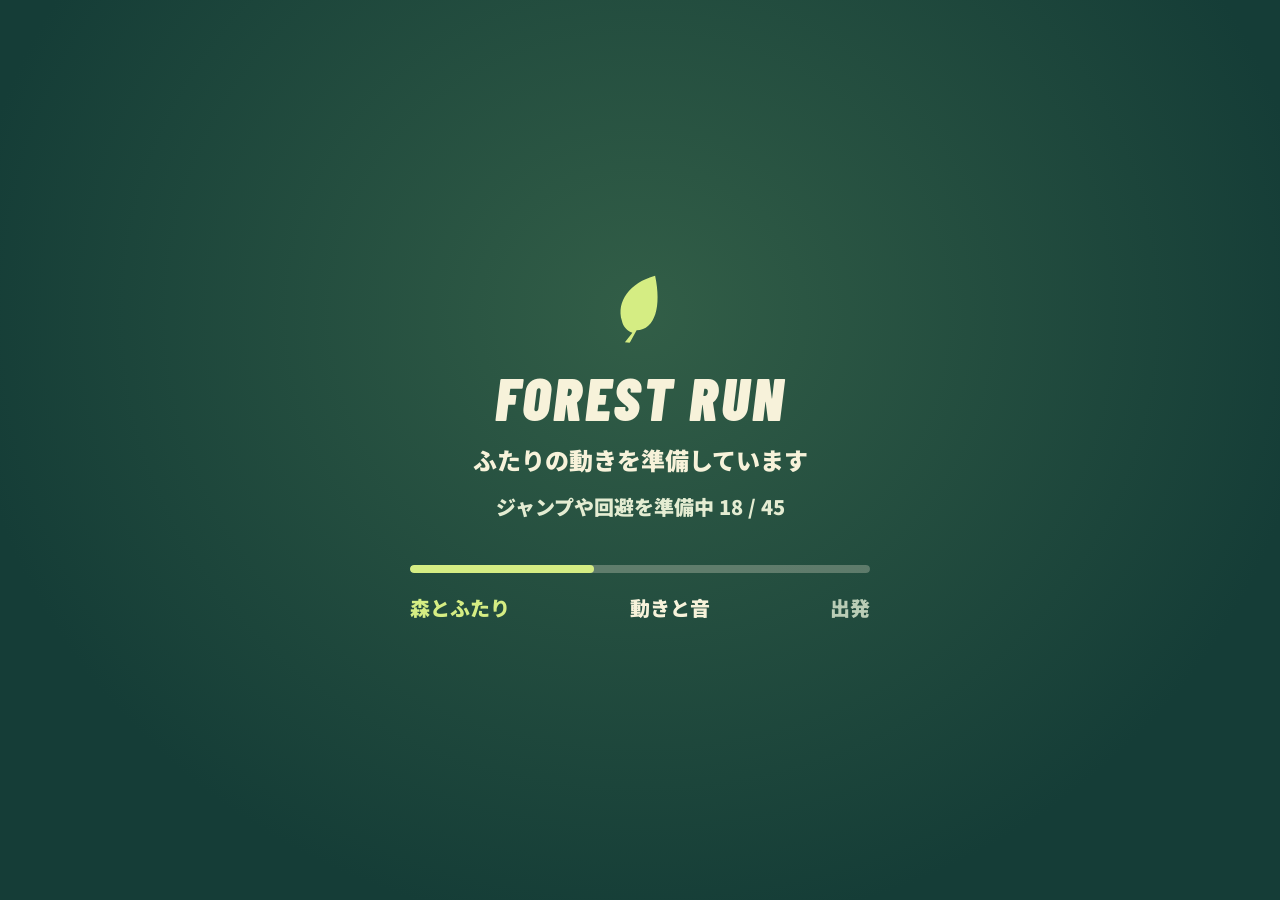
==== games/forest-runner/index.html @ 1a12293a "Use one share icon with a compact social menu" ====
<!doctype html>
<html lang="ja">
  <head>
    <meta charset="UTF-8" />
    <meta name="viewport" content="width=device-width, initial-scale=1, viewport-fit=cover" />
    <meta name="theme-color" content="#dbe9e3" />
    <meta name="description" content="犬とどんぐりと、森をひとっ走り。画面のどこでも、タイミングを合わせてタップ。" />
    <title>犬とどんぐり｜森を、ひとっ走り。</title>
    <link rel="canonical" href="https://green27donguri.github.io/games/forest-runner/" />
    <meta property="og:type" content="website" />
    <meta property="og:site_name" content="緑どんぐり" />
    <meta property="og:locale" content="ja_JP" />
    <meta property="og:url" content="https://green27donguri.github.io/games/forest-runner/" />
    <meta property="og:title" content="犬とどんぐり｜森を、ひとっ走り。" />
    <meta property="og:description" content="犬とどんぐりと、森をひとっ走り。画面のどこでも、タイミングを合わせてタップ。" />
    <meta property="og:image" content="https://green27donguri.github.io/games/forest-runner/thumbnail.png" />
    <meta property="og:image:type" content="image/png" />
    <meta property="og:image:width" content="1664" />
    <meta property="og:image:height" content="936" />
    <meta property="og:image:alt" content="森を走る犬とどんぐり" />
    <meta name="twitter:card" content="summary_large_image" />
    <meta name="twitter:title" content="犬とどんぐり｜森を、ひとっ走り。" />
    <meta name="twitter:description" content="犬とどんぐりと、森をひとっ走り。画面のどこでも、タイミングを合わせてタップ。" />
    <meta name="twitter:image" content="https://green27donguri.github.io/games/forest-runner/thumbnail.png" />
    <meta name="twitter:image:alt" content="森を走る犬とどんぐり" />
    <script type="module" crossorigin src="./assets/index-CJvctyU8.js"></script>
    <style id="game-ui">@font-face{font-family:Forest Display;src:url(./fonts/barlow-condensed-900-italic.woff2)format("woff2");font-weight:900;font-style:italic;font-display:swap}@font-face{font-family:Forest Sans JP;src:url(./fonts/noto-sans-jp-900-ui.woff2)format("woff2");font-weight:900;font-style:normal;font-display:swap}:root{--ink:#153d37;--cream:#f7f2da;--pear:#d5ed83;--mandarin:#dc8751;color:var(--ink);font-synthesis:none;text-rendering:optimizelegibility;-webkit-font-smoothing:antialiased;background:#dbe9e3;font-family:Forest Sans JP,sans-serif;font-weight:900}*{box-sizing:border-box}[hidden]{display:none!important}.instruction-part{white-space:nowrap;display:inline-block}html,body{overscroll-behavior:none;width:100%;height:100%;margin:0;overflow:hidden}body{-webkit-user-select:none;user-select:none;-webkit-tap-highlight-color:transparent}#game{--inset:7%;--ui-unit:clamp(.72px, min(.078125vw, .138889dvh), 3px);--ui-copy:max(16px, calc(20 * var(--ui-unit)));--ui-label:max(14px, calc(16 * var(--ui-unit)));--tap-size:clamp(72px, calc(92 * var(--ui-unit)), 12dvh);isolation:isolate;touch-action:none;cursor:pointer;outline:none;width:100%;height:100dvh;min-height:100%;position:relative;overflow:hidden}#scene,#scene canvas{width:100%;height:100%;display:block;position:absolute;inset:0}#loading-screen{z-index:8;padding:calc(24 * var(--ui-unit));color:var(--cream);background:radial-gradient(at 50% 35%,#325e47,#153d37 75%);place-items:center;display:grid;position:absolute;inset:0}.loading-card{width:min(100%, calc(460 * var(--ui-unit)));text-align:center}.loading-leaf{width:calc(50 * var(--ui-unit));height:calc(62 * var(--ui-unit));color:var(--pear);animation:1.8s ease-in-out infinite leaf-wait;transform:rotate(-12deg)}.loading-eyebrow{margin:calc(22 * var(--ui-unit)) 0 calc(8 * var(--ui-unit));font:italic 900 calc(60 * var(--ui-unit))/1 "Forest Display", sans-serif;letter-spacing:.045em}#loading-title{margin:calc(14 * var(--ui-unit)) 0 calc(12 * var(--ui-unit));font-size:max(var(--ui-copy), calc(24 * var(--ui-unit)));line-height:1.55}#loading-detail{min-height:3em;margin:0 0 calc(14 * var(--ui-unit));color:#e4ecd2;font-size:var(--ui-copy);line-height:1.6}#loading-progress{appearance:none;width:100%;height:calc(8 * var(--ui-unit));border-radius:calc(8 * var(--ui-unit));accent-color:var(--pear);background:#f7f2da26;border:0;display:block;overflow:hidden}#loading-progress::-webkit-progress-bar{border-radius:calc(8 * var(--ui-unit));background:#f7f2da26}#loading-progress::-webkit-progress-value{background:var(--pear);border-radius:calc(8 * var(--ui-unit))}#loading-progress::-moz-progress-bar{background:var(--pear);border-radius:calc(8 * var(--ui-unit))}.loading-steps{justify-content:space-between;gap:calc(16 * var(--ui-unit));margin:calc(20 * var(--ui-unit)) 0 0;font-size:var(--ui-copy);color:#bacdb6;padding:0;list-style:none;display:flex}.loading-steps li.active{color:var(--cream)}.loading-steps li.done{color:var(--pear)}#game[data-phase=loading] #intro,#game[data-phase=loading] #message,#game[data-phase=loading] #sound-toggle{visibility:hidden}@keyframes leaf-wait{0%,to{transform:translateY(0)rotate(-12deg)}50%{transform:translateY(calc(-7 * var(--ui-unit))) rotate(8deg)}}#sound-toggle{z-index:4;top:max(3%, calc(env(safe-area-inset-top) + calc(10 * var(--ui-unit))));width:max(44px, calc(44 * var(--ui-unit)));height:max(44px, calc(44 * var(--ui-unit)));padding:calc(9 * var(--ui-unit));border:calc(2 * var(--ui-unit)) solid var(--ink);background:var(--cream);color:var(--ink);box-shadow:calc(2 * var(--ui-unit)) calc(3 * var(--ui-unit)) 0 var(--ink);cursor:pointer;touch-action:manipulation;border-radius:50%;position:absolute;right:5%}#sound-toggle svg{width:100%;height:100%;overflow:visible}#sound-toggle .sound-slash,#sound-toggle[data-sound=off] .sound-waves{display:none}#sound-toggle[data-sound=off] .sound-slash{display:block}#sound-toggle:focus-visible{outline:calc(3 * var(--ui-unit)) solid var(--pear);outline-offset:calc(4 * var(--ui-unit))}.svg-library{width:0;height:0;position:absolute;overflow:hidden}.edge-art{pointer-events:none;position:absolute;inset:0;overflow:hidden}.edge-art:after{content:"";bottom:calc(-15 * var(--ui-unit));width:110%;height:calc(100 * var(--ui-unit));background:var(--ink);opacity:.97;position:absolute;left:-4%;transform:rotate(-5deg)}#game[data-phase=playing] .edge-art:after{opacity:0}#game[data-phase=playing] #cue{color:var(--ink);text-shadow:0 calc(1 * var(--ui-unit)) calc(2 * var(--ui-unit)) var(--cream), 0 0 calc(6 * var(--ui-unit)) var(--cream)}#intro{top:max(6.5%, calc(env(safe-area-inset-top) + calc(18 * var(--ui-unit))));left:var(--inset);pointer-events:none;transition:opacity .18s,translate .2s;position:absolute}h1{font-size:min(calc(92 * var(--ui-unit)), 16.8vw);letter-spacing:-.09em;transform-origin:0 100%;margin:0;font-weight:900;line-height:1.23;transform:rotate(-6deg)}.title-line{background:var(--cream);width:max-content;box-shadow:calc(5 * var(--ui-unit)) calc(6 * var(--ui-unit)) 0 var(--ink);margin:-.05em 0 0;padding:0 .22em .07em .13em;display:table;position:relative}.title-line:nth-child(2){margin-left:.16em}.title-line svg{width:.59em;height:.64em;margin-left:.18em;display:inline-block;transform:rotate(16deg)}.subtitle-ribbon{margin:calc(21 * var(--ui-unit)) 0 0 calc(12 * var(--ui-unit));padding:calc(7 * var(--ui-unit)) calc(22 * var(--ui-unit)) calc(9 * var(--ui-unit)) calc(14 * var(--ui-unit));background:var(--ink);color:var(--cream);font-size:var(--ui-copy);letter-spacing:.035em;clip-path:polygon(2% 0,100% 0,96% 100%,0 100%);display:table;transform:rotate(-6deg)}#message{pointer-events:none;opacity:0;visibility:hidden;transition:opacity .15s,visibility .15s;position:absolute;inset:0}#message.is-visible{opacity:1;visibility:visible}.result-heading{top:max(7.5%, calc(env(safe-area-inset-top) + calc(20 * var(--ui-unit))));left:var(--inset);transform-origin:0;position:absolute;right:6%;transform:rotate(-6deg)}.result-heading strong{padding:calc(2 * var(--ui-unit)) calc(22 * var(--ui-unit)) calc(9 * var(--ui-unit)) calc(13 * var(--ui-unit));font:italic 900 min(calc(80 * var(--ui-unit)), 17vw)/.97 "Forest Display", sans-serif;letter-spacing:-.018em;color:var(--cream);background:var(--ink);box-shadow:calc(6 * var(--ui-unit)) calc(7 * var(--ui-unit)) 0 var(--cream);white-space:nowrap;display:table;position:relative}.result-heading h2{margin:calc(16 * var(--ui-unit)) 0 0 calc(8 * var(--ui-unit));padding:calc(5 * var(--ui-unit)) calc(18 * var(--ui-unit)) calc(8 * var(--ui-unit)) calc(12 * var(--ui-unit));background:var(--pear);font-size:var(--ui-copy);letter-spacing:-.03em;clip-path:polygon(2% 0,100% 0,96% 100%,0 100%);line-height:1.25;display:table}#primary-action{bottom:max(8%, calc(env(safe-area-inset-bottom) + calc(27 * var(--ui-unit))));left:var(--inset);width:85%;min-height:calc(110 * var(--ui-unit));grid-template-columns:1fr calc(35 * var(--ui-unit));align-content:center;column-gap:calc(12 * var(--ui-unit));padding:calc(9 * var(--ui-unit)) calc(28 * var(--ui-unit)) calc(12 * var(--ui-unit)) calc(23 * var(--ui-unit));color:var(--ink);background:var(--pear);text-align:left;transform-origin:50%;box-shadow:calc(7 * var(--ui-unit)) calc(8 * var(--ui-unit)) 0 var(--ink);cursor:pointer;pointer-events:auto;border:0;border-radius:0;transition:translate .15s,box-shadow .15s,background .15s;display:grid;position:absolute;transform:rotate(-5deg)}#primary-action:after{content:"";right:calc(-1 * var(--ui-unit));top:calc(-1 * var(--ui-unit));width:calc(23 * var(--ui-unit));height:calc(23 * var(--ui-unit));background:var(--ink);clip-path:polygon(100% 0,100% 100%,0 0);position:absolute}#action-english{font:italic 900 calc(50 * var(--ui-unit))/.88 "Forest Display", sans-serif;letter-spacing:.01em}#action-japanese{margin-top:calc(6 * var(--ui-unit));font:900 var(--ui-copy)/1.35 "Forest Sans JP", sans-serif;letter-spacing:.05em;grid-column:1/-1}#primary-action svg{width:calc(29 * var(--ui-unit));height:calc(39 * var(--ui-unit));align-self:center}#primary-action:hover{translate:calc(2 * var(--ui-unit)) calc(-3 * var(--ui-unit));box-shadow:calc(9 * var(--ui-unit)) calc(11 * var(--ui-unit)) 0 var(--ink)}#primary-action:active{translate:calc(5 * var(--ui-unit)) calc(5 * var(--ui-unit));box-shadow:calc(2 * var(--ui-unit)) calc(3 * var(--ui-unit)) 0 var(--ink)}#primary-action:focus-visible{outline:calc(4 * var(--ui-unit)) solid var(--cream);outline-offset:calc(7 * var(--ui-unit))}#primary-action:disabled{opacity:.5;pointer-events:none}#message-detail{left:var(--inset);right:5%;bottom:max(3.5%, calc(env(safe-area-inset-bottom) + calc(8 * var(--ui-unit))));font-size:var(--ui-copy);color:var(--cream);text-align:center;letter-spacing:.015em;margin:0;line-height:1.5;position:absolute}#game[data-phase=ready] .result-heading{display:none}#game[data-phase=failed] #primary-action{background:var(--mandarin)}#game[data-phase=failed] .result-heading h2{background:var(--cream)}.result-summary{bottom:21%;left:calc(var(--inset) + calc(4 * var(--ui-unit)));align-items:baseline;gap:0 calc(13 * var(--ui-unit));width:max-content;padding:calc(5 * var(--ui-unit)) calc(15 * var(--ui-unit)) calc(8 * var(--ui-unit));background:var(--cream);box-shadow:calc(4 * var(--ui-unit)) calc(5 * var(--ui-unit)) 0 var(--ink);grid-template-columns:auto auto;display:grid;position:absolute;transform:rotate(-5deg)}.result-score{gap:calc(2 * var(--ui-unit));margin:calc(3 * var(--ui-unit)) 0 calc(5 * var(--ui-unit));grid-column:1/-1;display:grid}.result-score span{font:italic 900 var(--ui-label)/1 "Forest Display", sans-serif;letter-spacing:.12em}#result-score{font:italic 900 calc(80 * var(--ui-unit))/.95 "Forest Display", sans-serif;letter-spacing:-.02em;font-variant-numeric:tabular-nums}#result-label{font-size:var(--ui-label)}#result-count{font:italic 900 calc(30 * var(--ui-unit))/1 "Forest Display", sans-serif;letter-spacing:-.01em}.leaf-progress{align-items:center;gap:calc(5 * var(--ui-unit));--leaf-vein:var(--cream);display:flex}.leaf-progress svg{width:calc(13 * var(--ui-unit));height:calc(17 * var(--ui-unit));opacity:.23;transform:rotate(9deg)}.leaf-progress svg.filled{opacity:1;color:var(--charge-color,var(--ink));filter:drop-shadow(0 0 calc(var(--voltage,0) * calc(3 * var(--ui-unit))) #edc86e)}.result-summary .leaf-progress{margin-top:calc(4 * var(--ui-unit));padding:calc(2 * var(--ui-unit)) 0;grid-column:1/-1}.result-summary .leaf-progress svg{width:calc(11 * var(--ui-unit));height:calc(14 * var(--ui-unit))}#run-progress{top:max(4%, calc(env(safe-area-inset-top) + calc(12 * var(--ui-unit))));left:var(--inset);padding:calc(8 * var(--ui-unit)) calc(16 * var(--ui-unit)) calc(9 * var(--ui-unit)) calc(11 * var(--ui-unit));background:var(--cream);box-shadow:calc(4 * var(--ui-unit)) calc(5 * var(--ui-unit)) 0 var(--ink);pointer-events:none;transition:opacity .16s;position:absolute;transform:rotate(-5deg)}#run-count{font:italic 900 calc(46 * var(--ui-unit))/.95 "Forest Display", sans-serif;display:block}#run-count span{font-size:calc(28 * var(--ui-unit));margin-left:calc(3 * var(--ui-unit))}#run-progress .leaf-progress{margin-top:calc(5 * var(--ui-unit));gap:calc(3 * var(--ui-unit))}#run-progress .leaf-progress svg{width:calc(10 * var(--ui-unit));height:calc(13 * var(--ui-unit))}#tap-guide{pointer-events:none;transition:opacity .15s;position:absolute;inset:0}#cue{top:calc(90% - 39px + var(--tap-size) / 2 + 8 * var(--ui-unit));text-align:center;width:100%;font-size:var(--ui-copy);letter-spacing:.035em;color:var(--cream);margin:0;line-height:1.4;position:absolute}#cue:empty{display:none}#rhythm,#tap-acknowledgment{left:calc(50% - var(--tap-size) / 2);bottom:calc(10% + 39px - var(--tap-size) / 2);width:var(--tap-size);height:var(--tap-size);color:var(--ink);position:absolute}#tap-acknowledgment{pointer-events:none}.tap-target,#approach-ring,#tap-press,#tap-echo{border-radius:50%;position:absolute;inset:0}.tap-target{border:calc(3 * var(--ui-unit)) solid var(--ink);background:var(--cream);box-shadow:0 0 0 calc(4 * var(--ui-unit)) var(--cream), calc(3 * var(--ui-unit)) calc(6 * var(--ui-unit)) 0 calc(4 * var(--ui-unit)) #153d3744}#approach-ring{border:calc(3 * var(--ui-unit)) solid var(--pear);box-shadow:0 0 0 calc(1 * var(--ui-unit)) var(--ink)}#rhythm.waiting #approach-ring{opacity:.45;border-style:dashed}#rhythm.waiting .tap-target{background:#f7f2dabf}#rhythm.on-time .tap-target{background:var(--pear)}.target-leaf{top:calc(-17 * var(--ui-unit));right:calc(-8 * var(--ui-unit));width:calc(24 * var(--ui-unit));height:calc(29 * var(--ui-unit));color:var(--pear);filter:drop-shadow(calc(1 * var(--ui-unit)) calc(2 * var(--ui-unit)) 0 var(--ink));position:absolute;transform:rotate(35deg)}#tap-label{font:italic 900 max(23px, calc(32 * var(--ui-unit)))/1 "Forest Display", sans-serif;place-items:center;display:grid;position:absolute;inset:0}#tap-press{opacity:0;border:calc(2 * var(--ui-unit)) solid var(--ink);background:var(--cream)}#tap-echo{opacity:0;border:calc(3 * var(--ui-unit)) solid var(--cream)}#tap-feedback{top:max(18%, calc(130 * var(--ui-unit)));left:var(--inset);justify-items:start;gap:calc(7 * var(--ui-unit));transform-origin:0;pointer-events:none;transition:opacity .17s;display:grid;position:absolute;right:5%;transform:rotate(-7deg)}#tap-feedback strong{font:italic 900 min(calc(96 * var(--ui-unit)), 19vw)/.93 "Forest Display", sans-serif;letter-spacing:-.015em;padding:calc(1 * var(--ui-unit)) calc(19 * var(--ui-unit)) calc(9 * var(--ui-unit)) calc(10 * var(--ui-unit));color:var(--cream);background:var(--ink);box-shadow:calc(5 * var(--ui-unit)) calc(6 * var(--ui-unit)) 0 var(--cream);position:relative}#tap-feedback span{margin:calc(6 * var(--ui-unit)) 0 0 calc(9 * var(--ui-unit));padding:calc(4 * var(--ui-unit)) calc(19 * var(--ui-unit)) calc(7 * var(--ui-unit)) calc(12 * var(--ui-unit));background:var(--pear);font-size:var(--ui-copy);clip-path:polygon(2% 0,100% 0,96% 100%,0 100%);display:table}#tap-feedback>svg{width:calc(28 * var(--ui-unit));height:calc(34 * var(--ui-unit));left:calc(228 * var(--ui-unit));bottom:calc(-5 * var(--ui-unit));color:var(--ink);position:absolute;transform:rotate(28deg)}#tap-feedback.is-hint strong{font-size:calc(54 * var(--ui-unit))}#tap-feedback.is-hint span{font-size:var(--ui-label)}#tap-feedback[data-grade=GOOD] span{background:var(--mandarin)}#tap-feedback.is-result{top:auto;bottom:max(3.5%, calc(env(safe-area-inset-bottom) + calc(8 * var(--ui-unit))));justify-items:center;transform:rotate(-3deg)}#tap-feedback.is-result strong,#tap-feedback.is-result>svg{display:none}#tap-feedback.is-result span{padding:calc(5 * var(--ui-unit)) calc(16 * var(--ui-unit)) calc(7 * var(--ui-unit));color:var(--ink);background:var(--cream);box-shadow:calc(3 * var(--ui-unit)) calc(3 * var(--ui-unit)) 0 var(--ink);margin:0}#message.is-visible .result-heading{animation:.35s cubic-bezier(.16,.8,.25,1) both ribbon-in}#message.is-visible .result-summary{animation:.3s cubic-bezier(.16,.8,.25,1) .14s both ribbon-in}#message.is-visible #primary-action{animation:.32s cubic-bezier(.16,.8,.25,1) .28s both action-in}#game[data-phase=failed] #message.is-visible .result-heading,#game[data-phase=failed] #message.is-visible .result-summary,#game[data-phase=failed] #message.is-visible #primary-action{animation-name:result-soft-in;animation-duration:.28s}#game[data-phase=countdown] .result-heading,#game[data-phase=resuming] .result-heading{top:11%}.invisible{visibility:hidden;opacity:0!important}@keyframes ribbon-in{0%{opacity:0;translate:calc(-48 * var(--ui-unit)) calc(12 * var(--ui-unit))}to{opacity:1;translate:0}}@keyframes action-in{0%{opacity:0;translate:calc(35 * var(--ui-unit)) calc(22 * var(--ui-unit))}to{opacity:1;translate:0}}@keyframes result-soft-in{0%{opacity:0;translate:0 calc(6 * var(--ui-unit))}to{opacity:1;translate:0}}@media (aspect-ratio<=1){#game{--ui-unit:clamp(.85px, min(.25641vw, .128205dvh), 3px)}.result-summary{top:max(25%, calc(7.5% + 168 * var(--ui-unit)));align-items:center;gap:0 calc(8 * var(--ui-unit));padding:calc(5 * var(--ui-unit)) calc(11 * var(--ui-unit)) calc(6 * var(--ui-unit));grid-template-columns:auto auto auto;bottom:auto}.result-score{margin:0 calc(5 * var(--ui-unit)) 0 0;grid-area:1/1/3}#result-score{font-size:calc(50 * var(--ui-unit))}#result-label{grid-area:1/2}#result-count{font-size:calc(26 * var(--ui-unit));grid-area:1/3}.result-summary .leaf-progress{gap:calc(3 * var(--ui-unit));margin-top:calc(3 * var(--ui-unit));grid-area:2/2/auto/4}.result-summary .leaf-progress svg{width:calc(8 * var(--ui-unit));height:calc(10 * var(--ui-unit))}}@media (aspect-ratio>=1){#intro{top:8%}h1{font-size:calc(108 * var(--ui-unit))}#primary-action{width:min(40%, calc(320 * var(--ui-unit)));bottom:12%}#action-english{font-size:calc(65 * var(--ui-unit))}#message-detail{width:min(45%, calc(440 * var(--ui-unit)));text-align:left;bottom:3%}.result-heading{max-width:45%;top:9%;right:auto}.result-heading strong{font-size:calc(96 * var(--ui-unit))}.result-summary{bottom:34%}#tap-feedback{top:27%}#tap-feedback.is-result{width:min(40%, calc(320 * var(--ui-unit)));justify-items:start;top:auto;bottom:5%;right:auto}#tap-feedback strong{font-size:calc(96 * var(--ui-unit))}.edge-art:after{transform:rotate(-2deg)}}@media (height<=640px) and (aspect-ratio<=1){#intro{top:5%}.result-heading{top:7%}.result-heading strong{font-size:min(calc(64 * var(--ui-unit)), 17vw)}.result-heading h2{margin-top:calc(10 * var(--ui-unit))}#primary-action{min-height:calc(76 * var(--ui-unit));padding-top:calc(5 * var(--ui-unit));padding-bottom:calc(7 * var(--ui-unit));bottom:8%}#action-english{font-size:calc(38 * var(--ui-unit))}#action-japanese{font-size:max(14px, calc(18 * var(--ui-unit)));margin-top:calc(4 * var(--ui-unit))}#message-detail,#tap-feedback.is-result{bottom:max(1.2%, calc(env(safe-area-inset-bottom) + 6px))}.result-summary{top:max(28%, calc(7% + 128 * var(--ui-unit)));gap:0 calc(7 * var(--ui-unit))}#result-score{font-size:calc(44 * var(--ui-unit))}#result-count{font-size:calc(25 * var(--ui-unit))}#tap-feedback strong{padding-bottom:calc(5 * var(--ui-unit));font-size:14vw}#tap-feedback{top:max(18%, calc(106 * var(--ui-unit)));gap:calc(5 * var(--ui-unit))}#tap-feedback span{margin-top:calc(3 * var(--ui-unit));padding-top:calc(2 * var(--ui-unit));padding-bottom:calc(5 * var(--ui-unit))}#tap-feedback.is-result{top:auto}}@media (aspect-ratio>=3/2) and (height<=480px){h1{font-size:calc(64 * var(--ui-unit))}#message-detail,#tap-feedback.is-result{width:45%;bottom:max(2%, calc(env(safe-area-inset-bottom) + 6px))}.edge-art:after{height:max(64px, calc(80 * var(--ui-unit)))}.result-summary{left:auto;right:var(--inset);bottom:22%}}@media (prefers-reduced-motion:reduce){*,:before,:after{transition:none!important;animation:none!important}}#result-actions,#result-primary{display:contents}#game:is([data-phase=ready],[data-phase=paused],[data-phase=goal],[data-phase=failed]) #result-actions{left:var(--inset);bottom:max(3.5%, calc(env(safe-area-inset-bottom) + 10px));gap:max(12px, calc(14 * var(--ui-unit)));width:85%;display:grid;position:absolute}#game:is([data-phase=ready],[data-phase=paused],[data-phase=goal],[data-phase=failed]) #primary-action{width:100%;position:relative;inset:auto;transform:rotate(-3deg)}#game:is([data-phase=ready],[data-phase=paused],[data-phase=goal],[data-phase=failed]) #message-detail{text-align:left;width:100%;margin:0;position:static}#message-detail:empty{display:none}#result-links{gap:max(6px, calc(8 * var(--ui-unit)));pointer-events:auto;display:flex}#result-links>*{min-width:44px;min-height:max(44px, calc(44 * var(--ui-unit)));border:2px solid var(--ink);background:var(--cream);color:var(--ink);font:inherit;font-size:var(--ui-label);cursor:pointer;touch-action:manipulation;box-shadow:calc(3 * var(--ui-unit)) calc(3 * var(--ui-unit)) 0 var(--ink);border-radius:4px;flex:1 1 0;justify-content:center;align-items:center;gap:8px;padding:8px 2px;line-height:1.3;text-decoration:none;display:flex}#result-links svg{flex:none;width:20px;height:20px}#result-links>:hover{background:var(--pear)}#result-links>:focus-visible{outline:3px solid var(--cream);outline-offset:4px}#result-links>:disabled{opacity:.5;cursor:default}#game:is([data-phase=goal],[data-phase=failed]) #site-home span{display:none}#result-links[inert]{opacity:.5}#game:is([data-phase=goal],[data-phase=failed]) #result-primary{grid-template-columns:minmax(0,1fr) auto;align-items:center;gap:12px;display:grid;position:relative}#game:is([data-phase=goal],[data-phase=failed]) #result-links>*{width:max(44px, calc(44 * var(--ui-unit)));flex:none}#share-menu{z-index:7;overscroll-behavior:contain;touch-action:pan-y;pointer-events:auto;width:224px;max-width:calc(100vw - 32px);color:var(--ink);background:#fffef7;border:1px solid #153d3730;border-radius:10px;padding:6px;position:absolute;bottom:calc(100% + 12px);right:0;overflow-y:auto;box-shadow:0 8px 30px #153d3733,0 2px 5px #153d3726}#game.share-menu-open{touch-action:pan-y}#share-menu [role=menuitem]{width:100%;min-height:44px;color:inherit;text-align:left;cursor:pointer;touch-action:manipulation;background:0 0;border:0;border-radius:5px;align-items:center;gap:12px;padding:8px 10px;font:500 15px/1.4 system-ui,sans-serif;text-decoration:none;display:flex}#share-menu [role=menuitem]:hover,#share-menu [role=menuitem]:focus-visible{background:#e5efd7;outline:none}#share-menu [role=menuitem]:is(:disabled,[aria-disabled=true]){opacity:.45;cursor:default}.share-mark{flex:none;place-items:center;width:20px;height:20px;font:600 21px/1 sans-serif;display:grid}.share-x-mark{font-size:17px;font-weight:400}.share-line-mark{color:#fff;background:#06c755;border-radius:50%;font-size:6px;font-weight:800}.share-facebook-mark{color:#fff;background:#1877f2;border-radius:50%;padding-top:3px;font:900 22px/1 sans-serif}.share-divider{background:#153d3720;height:1px;margin:5px -6px}#game:is([data-phase=goal],[data-phase=failed]) #primary-action{min-height:max(64px, calc(72 * var(--ui-unit)));padding-top:6px;padding-bottom:8px}#game:is([data-phase=goal],[data-phase=failed]) #action-english{font-size:calc(42 * var(--ui-unit))}#game:is([data-phase=goal],[data-phase=failed]) #action-japanese{font-size:var(--ui-label);margin-top:4px}#share-status{font-size:var(--ui-label);color:var(--cream);margin:0;line-height:1.5}#share-status:empty,.has-share-status #message-detail{display:none}#share-manual{pointer-events:auto;gap:6px;display:flex}#share-text{width:0;min-height:44px;color:var(--ink);background:var(--cream);border:2px solid var(--ink);-webkit-user-select:text;user-select:text;border-radius:4px;flex:1;padding:8px;font:16px/1.5 sans-serif}#share-back{border:2px solid var(--ink);background:var(--cream);min-width:52px;min-height:44px;color:var(--ink);font:inherit;cursor:pointer;border-radius:4px;padding:6px;font-size:14px}#share-text:focus-visible,#share-back:focus-visible{outline:3px solid var(--cream);outline-offset:3px}@media (aspect-ratio>=1){#game:is([data-phase=ready],[data-phase=paused],[data-phase=goal],[data-phase=failed]) #result-actions{width:min(40%, calc(320 * var(--ui-unit)));bottom:max(3%, calc(env(safe-area-inset-bottom) + 10px))}#game:is([data-phase=goal],[data-phase=failed]) .result-summary{bottom:38%}}@media (aspect-ratio>=3/2) and (height<=480px){#game:is([data-phase=ready],[data-phase=paused],[data-phase=goal],[data-phase=failed]) #result-actions{bottom:max(2%, calc(env(safe-area-inset-bottom) + 6px));gap:10px}#primary-action{min-height:64px;padding-top:5px;padding-bottom:7px}#action-english{font-size:calc(48 * var(--ui-unit))}#game:is([data-phase=goal],[data-phase=failed]) .result-summary{bottom:22%}}@media (aspect-ratio<=1){#game:is([data-phase=goal],[data-phase=failed]) #result-primary{gap:8px}#game:is([data-phase=goal],[data-phase=failed]) #action-english{font-size:34px}#game:is([data-phase=goal],[data-phase=failed]) #primary-action{grid-template-columns:1fr;padding-left:12px;padding-right:12px}#game:is([data-phase=goal],[data-phase=failed]) #primary-action svg{display:none}}
</style>
  </head>
  <body>
    <main id="game" data-phase="loading" tabindex="0" aria-label="犬とどんぐり。画面のどこでもタップして遊べます。キーボードではスペースまたはエンター。">
      <section id="loading-screen" role="status" aria-live="polite" aria-label="ゲームの読み込み">
        <div class="loading-card">
          <svg class="loading-leaf" viewBox="0 0 32 40" aria-hidden="true"><path d="M30 1C13 2 2 12 3 25c0 4 2 7 5 9L2 39l3 1 6-7c12 2 19-12 19-32Z" fill="currentColor"/></svg>
          <p class="loading-eyebrow">FOREST RUN</p>
          <h2 id="loading-title">森を準備しています</h2>
          <p id="loading-detail">もうすぐ、出発。</p>
          <progress id="loading-progress" max="10" value="0" aria-label="森の読み込み"></progress>
          <ol class="loading-steps" aria-label="出発までの準備"><li data-loading-step="assets" class="active">森とふたり</li><li data-loading-step="motion">動きと音</li><li data-loading-step="graphics">出発</li></ol>
        </div>
      </section>
      <div id="scene" aria-hidden="true"></div>
      <svg class="svg-library" xmlns="http://www.w3.org/2000/svg" aria-hidden="true"><defs>
        <symbol id="leaf-mark" viewBox="0 0 32 40"><path fill="currentColor" d="M30 1C13 2 2 12 3 25c0 4 2 7 5 9L2 39l3 1 6-7c12 2 19-12 19-32Z"/><path d="m8 31 15-20" stroke="var(--leaf-vein, #f7f2da)" stroke-width="1.5" fill="none"/></symbol>
        <symbol id="forward-mark" viewBox="0 0 24 32"><path fill="currentColor" d="M3 2 22 16 3 30l4-14Z"/></symbol>
      </defs></svg>
      <div class="edge-art" aria-hidden="true"></div>
      <button id="sound-toggle" data-ui-control type="button" aria-label="音を切る" aria-pressed="true"><svg viewBox="0 0 28 28" aria-hidden="true"><path d="M4 11h5l6-5v16l-6-5H4Z" fill="currentColor"/><path class="sound-waves" d="M19 9q6 5 0 10M22 5q10 9 0 18" fill="none" stroke="currentColor" stroke-width="2" stroke-linecap="round"/><path class="sound-slash" d="m5 4 19 20" stroke="currentColor" stroke-width="2.5"/></svg></button>
      <header id="intro">
        <h1><span class="title-line"><span>犬と</span><svg><use href="#leaf-mark"/></svg></span><span class="title-line">どんぐり</span></h1>
        <p class="subtitle-ribbon">森を、ひとっ走り。</p>
      </header>
      <div id="run-progress" class="invisible" role="progressbar" aria-label="障害物の突破数" aria-valuemin="0" aria-valuemax="8" aria-valuenow="0">
        <span id="run-count">00<span>/08</span></span><span id="run-leaves" class="leaf-progress" aria-hidden="true"></span>
      </div>
      <section id="message" class="is-visible" aria-live="polite" aria-atomic="true">
        <div class="result-heading"><strong id="message-english">LOADING</strong><h2 id="message-title">森を準備しています</h2></div>
        <div id="result-summary" class="result-summary" hidden>
          <div class="result-score" aria-label="スコア"><span>SCORE</span><b id="result-score">0</b></div>
          <span id="result-label">突破</span><b id="result-count">00/08</b><span id="result-leaves" class="leaf-progress" aria-hidden="true"></span>
        </div>
        <div id="result-actions">
          <div id="result-primary">
          <button id="primary-action" type="button" hidden><span id="action-english">START</span><svg aria-hidden="true"><use href="#forward-mark"/></svg><span id="action-japanese">タップでスタート</span></button>
          <div id="result-links" data-ui-control hidden>
            <button id="share-toggle" type="button" aria-label="結果をシェア" aria-haspopup="menu" aria-controls="share-menu" aria-expanded="false" title="シェア" hidden><svg viewBox="0 0 24 24" aria-hidden="true" fill="none" stroke="currentColor" stroke-width="1.8" stroke-linecap="round" stroke-linejoin="round"><path d="M12 15V3m-4 4 4-4 4 4M7 10H5v11h14V10h-2"/></svg></button>
            <a id="site-home" href="https://green27donguri.github.io/" aria-label="ホームへ" title="ホームへ"><svg viewBox="0 0 24 24" aria-hidden="true" fill="none" stroke="currentColor" stroke-width="2" stroke-linecap="round" stroke-linejoin="round"><path d="m3 11 9-8 9 8M5 10v11h14V10M10 21v-7h4v7"/></svg><span>ホームへ</span></a>
          </div>
          <div id="share-menu" role="menu" aria-label="共有先を選ぶ" data-ui-control hidden>
            <button id="share-copy-link" type="button" role="menuitem"><span class="share-mark" aria-hidden="true">↗</span>リンクをコピー</button>
            <a id="share-x" role="menuitem" target="_blank" rel="noopener" aria-label="Xで結果をシェア"><span class="share-mark share-x-mark" aria-hidden="true">X</span>X</a>
            <a id="share-line" role="menuitem" target="_blank" rel="noopener" aria-label="LINEで結果をシェア"><span class="share-mark share-line-mark" aria-hidden="true">LINE</span>LINE</a>
            <a id="share-facebook" role="menuitem" target="_blank" rel="noopener" aria-label="Facebookでゲームをシェア"><span class="share-mark share-facebook-mark" aria-hidden="true">f</span>Facebook</a>
            <a id="share-threads" role="menuitem" target="_blank" rel="noopener" aria-label="Threadsで結果をシェア"><span class="share-mark" aria-hidden="true">@</span>Threads</a>
            <div class="share-divider" role="separator"></div>
            <a id="save-image" role="menuitem" aria-label="結果画像を保存" aria-disabled="true" tabindex="-1"><span class="share-mark" aria-hidden="true">↓</span><span id="save-image-label">画像を準備中</span></a>
            <button id="share-image" role="menuitem" type="button" aria-label="結果画像をSNSにシェア" hidden disabled><span class="share-mark" aria-hidden="true">↑</span>画像をシェア</button>
            <button id="share-copy" role="menuitem" type="button" aria-label="タグ付きの投稿文をコピー"><span class="share-mark" aria-hidden="true">≡</span>投稿文をコピー</button>
          </div>
          </div>
          <div id="share-manual" data-ui-control hidden><input id="share-text" type="text" readonly aria-label="コピーする結果とゲームURL"><button id="share-back" type="button" aria-label="共有ボタンに戻る">戻る</button></div>
          <p id="share-status" role="status" aria-live="polite"></p>
          <p id="message-detail">もうすぐ、出発。</p>
        </div>
      </section>
      <div id="tap-guide" class="invisible" aria-hidden="true">
        <div id="rhythm">
          <div class="tap-target"></div><div id="approach-ring"></div><svg class="target-leaf"><use href="#leaf-mark"/></svg>
          <span id="tap-label">TAP</span>
        </div>
        <p id="cue" role="status" aria-live="polite"></p>
      </div>
      <div id="tap-acknowledgment" aria-hidden="true"><div id="tap-press"></div><div id="tap-echo"></div></div>
      <div id="tap-feedback" class="invisible" role="status" aria-live="polite" aria-atomic="true"><strong></strong><span></span><svg aria-hidden="true"><use href="#leaf-mark"/></svg></div>
    </main>
    <noscript>遊ぶにはJavaScriptを有効にしてください。</noscript>

  </body>
</html>
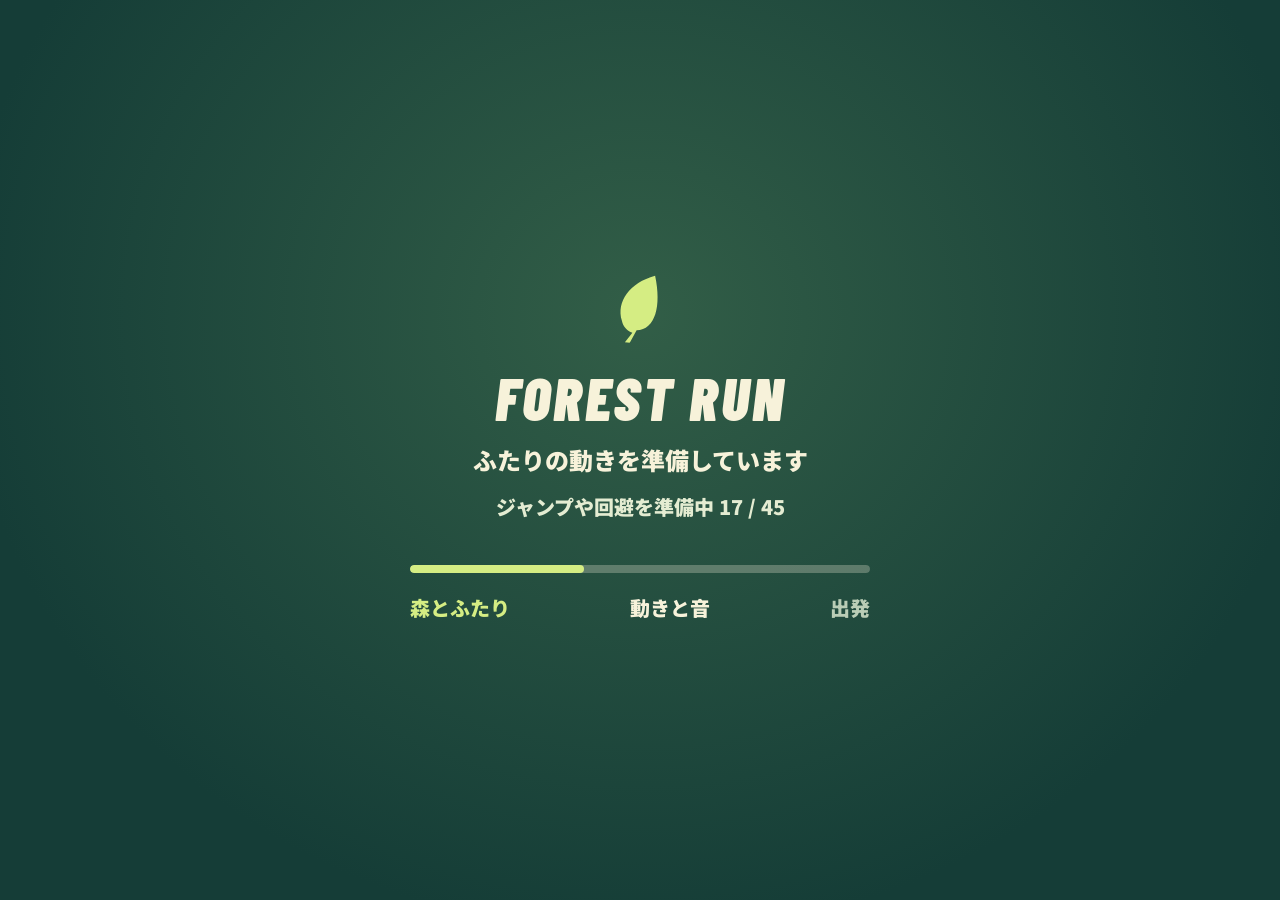
==== commit 41e90f1c: "Save result screenshots when opening social share destinations" ====
--- a/games/forest-runner/index.html
+++ b/games/forest-runner/index.html
@@ -23,8 +23,8 @@
     <meta name="twitter:description" content="犬とどんぐりと、森をひとっ走り。画面のどこでも、タイミングを合わせてタップ。" />
     <meta name="twitter:image" content="https://green27donguri.github.io/games/forest-runner/thumbnail.png" />
     <meta name="twitter:image:alt" content="森を走る犬とどんぐり" />
-    <script type="module" crossorigin src="./assets/index-CJvctyU8.js"></script>
-    <style id="game-ui">@font-face{font-family:Forest Display;src:url(./fonts/barlow-condensed-900-italic.woff2)format("woff2");font-weight:900;font-style:italic;font-display:swap}@font-face{font-family:Forest Sans JP;src:url(./fonts/noto-sans-jp-900-ui.woff2)format("woff2");font-weight:900;font-style:normal;font-display:swap}:root{--ink:#153d37;--cream:#f7f2da;--pear:#d5ed83;--mandarin:#dc8751;color:var(--ink);font-synthesis:none;text-rendering:optimizelegibility;-webkit-font-smoothing:antialiased;background:#dbe9e3;font-family:Forest Sans JP,sans-serif;font-weight:900}*{box-sizing:border-box}[hidden]{display:none!important}.instruction-part{white-space:nowrap;display:inline-block}html,body{overscroll-behavior:none;width:100%;height:100%;margin:0;overflow:hidden}body{-webkit-user-select:none;user-select:none;-webkit-tap-highlight-color:transparent}#game{--inset:7%;--ui-unit:clamp(.72px, min(.078125vw, .138889dvh), 3px);--ui-copy:max(16px, calc(20 * var(--ui-unit)));--ui-label:max(14px, calc(16 * var(--ui-unit)));--tap-size:clamp(72px, calc(92 * var(--ui-unit)), 12dvh);isolation:isolate;touch-action:none;cursor:pointer;outline:none;width:100%;height:100dvh;min-height:100%;position:relative;overflow:hidden}#scene,#scene canvas{width:100%;height:100%;display:block;position:absolute;inset:0}#loading-screen{z-index:8;padding:calc(24 * var(--ui-unit));color:var(--cream);background:radial-gradient(at 50% 35%,#325e47,#153d37 75%);place-items:center;display:grid;position:absolute;inset:0}.loading-card{width:min(100%, calc(460 * var(--ui-unit)));text-align:center}.loading-leaf{width:calc(50 * var(--ui-unit));height:calc(62 * var(--ui-unit));color:var(--pear);animation:1.8s ease-in-out infinite leaf-wait;transform:rotate(-12deg)}.loading-eyebrow{margin:calc(22 * var(--ui-unit)) 0 calc(8 * var(--ui-unit));font:italic 900 calc(60 * var(--ui-unit))/1 "Forest Display", sans-serif;letter-spacing:.045em}#loading-title{margin:calc(14 * var(--ui-unit)) 0 calc(12 * var(--ui-unit));font-size:max(var(--ui-copy), calc(24 * var(--ui-unit)));line-height:1.55}#loading-detail{min-height:3em;margin:0 0 calc(14 * var(--ui-unit));color:#e4ecd2;font-size:var(--ui-copy);line-height:1.6}#loading-progress{appearance:none;width:100%;height:calc(8 * var(--ui-unit));border-radius:calc(8 * var(--ui-unit));accent-color:var(--pear);background:#f7f2da26;border:0;display:block;overflow:hidden}#loading-progress::-webkit-progress-bar{border-radius:calc(8 * var(--ui-unit));background:#f7f2da26}#loading-progress::-webkit-progress-value{background:var(--pear);border-radius:calc(8 * var(--ui-unit))}#loading-progress::-moz-progress-bar{background:var(--pear);border-radius:calc(8 * var(--ui-unit))}.loading-steps{justify-content:space-between;gap:calc(16 * var(--ui-unit));margin:calc(20 * var(--ui-unit)) 0 0;font-size:var(--ui-copy);color:#bacdb6;padding:0;list-style:none;display:flex}.loading-steps li.active{color:var(--cream)}.loading-steps li.done{color:var(--pear)}#game[data-phase=loading] #intro,#game[data-phase=loading] #message,#game[data-phase=loading] #sound-toggle{visibility:hidden}@keyframes leaf-wait{0%,to{transform:translateY(0)rotate(-12deg)}50%{transform:translateY(calc(-7 * var(--ui-unit))) rotate(8deg)}}#sound-toggle{z-index:4;top:max(3%, calc(env(safe-area-inset-top) + calc(10 * var(--ui-unit))));width:max(44px, calc(44 * var(--ui-unit)));height:max(44px, calc(44 * var(--ui-unit)));padding:calc(9 * var(--ui-unit));border:calc(2 * var(--ui-unit)) solid var(--ink);background:var(--cream);color:var(--ink);box-shadow:calc(2 * var(--ui-unit)) calc(3 * var(--ui-unit)) 0 var(--ink);cursor:pointer;touch-action:manipulation;border-radius:50%;position:absolute;right:5%}#sound-toggle svg{width:100%;height:100%;overflow:visible}#sound-toggle .sound-slash,#sound-toggle[data-sound=off] .sound-waves{display:none}#sound-toggle[data-sound=off] .sound-slash{display:block}#sound-toggle:focus-visible{outline:calc(3 * var(--ui-unit)) solid var(--pear);outline-offset:calc(4 * var(--ui-unit))}.svg-library{width:0;height:0;position:absolute;overflow:hidden}.edge-art{pointer-events:none;position:absolute;inset:0;overflow:hidden}.edge-art:after{content:"";bottom:calc(-15 * var(--ui-unit));width:110%;height:calc(100 * var(--ui-unit));background:var(--ink);opacity:.97;position:absolute;left:-4%;transform:rotate(-5deg)}#game[data-phase=playing] .edge-art:after{opacity:0}#game[data-phase=playing] #cue{color:var(--ink);text-shadow:0 calc(1 * var(--ui-unit)) calc(2 * var(--ui-unit)) var(--cream), 0 0 calc(6 * var(--ui-unit)) var(--cream)}#intro{top:max(6.5%, calc(env(safe-area-inset-top) + calc(18 * var(--ui-unit))));left:var(--inset);pointer-events:none;transition:opacity .18s,translate .2s;position:absolute}h1{font-size:min(calc(92 * var(--ui-unit)), 16.8vw);letter-spacing:-.09em;transform-origin:0 100%;margin:0;font-weight:900;line-height:1.23;transform:rotate(-6deg)}.title-line{background:var(--cream);width:max-content;box-shadow:calc(5 * var(--ui-unit)) calc(6 * var(--ui-unit)) 0 var(--ink);margin:-.05em 0 0;padding:0 .22em .07em .13em;display:table;position:relative}.title-line:nth-child(2){margin-left:.16em}.title-line svg{width:.59em;height:.64em;margin-left:.18em;display:inline-block;transform:rotate(16deg)}.subtitle-ribbon{margin:calc(21 * var(--ui-unit)) 0 0 calc(12 * var(--ui-unit));padding:calc(7 * var(--ui-unit)) calc(22 * var(--ui-unit)) calc(9 * var(--ui-unit)) calc(14 * var(--ui-unit));background:var(--ink);color:var(--cream);font-size:var(--ui-copy);letter-spacing:.035em;clip-path:polygon(2% 0,100% 0,96% 100%,0 100%);display:table;transform:rotate(-6deg)}#message{pointer-events:none;opacity:0;visibility:hidden;transition:opacity .15s,visibility .15s;position:absolute;inset:0}#message.is-visible{opacity:1;visibility:visible}.result-heading{top:max(7.5%, calc(env(safe-area-inset-top) + calc(20 * var(--ui-unit))));left:var(--inset);transform-origin:0;position:absolute;right:6%;transform:rotate(-6deg)}.result-heading strong{padding:calc(2 * var(--ui-unit)) calc(22 * var(--ui-unit)) calc(9 * var(--ui-unit)) calc(13 * var(--ui-unit));font:italic 900 min(calc(80 * var(--ui-unit)), 17vw)/.97 "Forest Display", sans-serif;letter-spacing:-.018em;color:var(--cream);background:var(--ink);box-shadow:calc(6 * var(--ui-unit)) calc(7 * var(--ui-unit)) 0 var(--cream);white-space:nowrap;display:table;position:relative}.result-heading h2{margin:calc(16 * var(--ui-unit)) 0 0 calc(8 * var(--ui-unit));padding:calc(5 * var(--ui-unit)) calc(18 * var(--ui-unit)) calc(8 * var(--ui-unit)) calc(12 * var(--ui-unit));background:var(--pear);font-size:var(--ui-copy);letter-spacing:-.03em;clip-path:polygon(2% 0,100% 0,96% 100%,0 100%);line-height:1.25;display:table}#primary-action{bottom:max(8%, calc(env(safe-area-inset-bottom) + calc(27 * var(--ui-unit))));left:var(--inset);width:85%;min-height:calc(110 * var(--ui-unit));grid-template-columns:1fr calc(35 * var(--ui-unit));align-content:center;column-gap:calc(12 * var(--ui-unit));padding:calc(9 * var(--ui-unit)) calc(28 * var(--ui-unit)) calc(12 * var(--ui-unit)) calc(23 * var(--ui-unit));color:var(--ink);background:var(--pear);text-align:left;transform-origin:50%;box-shadow:calc(7 * var(--ui-unit)) calc(8 * var(--ui-unit)) 0 var(--ink);cursor:pointer;pointer-events:auto;border:0;border-radius:0;transition:translate .15s,box-shadow .15s,background .15s;display:grid;position:absolute;transform:rotate(-5deg)}#primary-action:after{content:"";right:calc(-1 * var(--ui-unit));top:calc(-1 * var(--ui-unit));width:calc(23 * var(--ui-unit));height:calc(23 * var(--ui-unit));background:var(--ink);clip-path:polygon(100% 0,100% 100%,0 0);position:absolute}#action-english{font:italic 900 calc(50 * var(--ui-unit))/.88 "Forest Display", sans-serif;letter-spacing:.01em}#action-japanese{margin-top:calc(6 * var(--ui-unit));font:900 var(--ui-copy)/1.35 "Forest Sans JP", sans-serif;letter-spacing:.05em;grid-column:1/-1}#primary-action svg{width:calc(29 * var(--ui-unit));height:calc(39 * var(--ui-unit));align-self:center}#primary-action:hover{translate:calc(2 * var(--ui-unit)) calc(-3 * var(--ui-unit));box-shadow:calc(9 * var(--ui-unit)) calc(11 * var(--ui-unit)) 0 var(--ink)}#primary-action:active{translate:calc(5 * var(--ui-unit)) calc(5 * var(--ui-unit));box-shadow:calc(2 * var(--ui-unit)) calc(3 * var(--ui-unit)) 0 var(--ink)}#primary-action:focus-visible{outline:calc(4 * var(--ui-unit)) solid var(--cream);outline-offset:calc(7 * var(--ui-unit))}#primary-action:disabled{opacity:.5;pointer-events:none}#message-detail{left:var(--inset);right:5%;bottom:max(3.5%, calc(env(safe-area-inset-bottom) + calc(8 * var(--ui-unit))));font-size:var(--ui-copy);color:var(--cream);text-align:center;letter-spacing:.015em;margin:0;line-height:1.5;position:absolute}#game[data-phase=ready] .result-heading{display:none}#game[data-phase=failed] #primary-action{background:var(--mandarin)}#game[data-phase=failed] .result-heading h2{background:var(--cream)}.result-summary{bottom:21%;left:calc(var(--inset) + calc(4 * var(--ui-unit)));align-items:baseline;gap:0 calc(13 * var(--ui-unit));width:max-content;padding:calc(5 * var(--ui-unit)) calc(15 * var(--ui-unit)) calc(8 * var(--ui-unit));background:var(--cream);box-shadow:calc(4 * var(--ui-unit)) calc(5 * var(--ui-unit)) 0 var(--ink);grid-template-columns:auto auto;display:grid;position:absolute;transform:rotate(-5deg)}.result-score{gap:calc(2 * var(--ui-unit));margin:calc(3 * var(--ui-unit)) 0 calc(5 * var(--ui-unit));grid-column:1/-1;display:grid}.result-score span{font:italic 900 var(--ui-label)/1 "Forest Display", sans-serif;letter-spacing:.12em}#result-score{font:italic 900 calc(80 * var(--ui-unit))/.95 "Forest Display", sans-serif;letter-spacing:-.02em;font-variant-numeric:tabular-nums}#result-label{font-size:var(--ui-label)}#result-count{font:italic 900 calc(30 * var(--ui-unit))/1 "Forest Display", sans-serif;letter-spacing:-.01em}.leaf-progress{align-items:center;gap:calc(5 * var(--ui-unit));--leaf-vein:var(--cream);display:flex}.leaf-progress svg{width:calc(13 * var(--ui-unit));height:calc(17 * var(--ui-unit));opacity:.23;transform:rotate(9deg)}.leaf-progress svg.filled{opacity:1;color:var(--charge-color,var(--ink));filter:drop-shadow(0 0 calc(var(--voltage,0) * calc(3 * var(--ui-unit))) #edc86e)}.result-summary .leaf-progress{margin-top:calc(4 * var(--ui-unit));padding:calc(2 * var(--ui-unit)) 0;grid-column:1/-1}.result-summary .leaf-progress svg{width:calc(11 * var(--ui-unit));height:calc(14 * var(--ui-unit))}#run-progress{top:max(4%, calc(env(safe-area-inset-top) + calc(12 * var(--ui-unit))));left:var(--inset);padding:calc(8 * var(--ui-unit)) calc(16 * var(--ui-unit)) calc(9 * var(--ui-unit)) calc(11 * var(--ui-unit));background:var(--cream);box-shadow:calc(4 * var(--ui-unit)) calc(5 * var(--ui-unit)) 0 var(--ink);pointer-events:none;transition:opacity .16s;position:absolute;transform:rotate(-5deg)}#run-count{font:italic 900 calc(46 * var(--ui-unit))/.95 "Forest Display", sans-serif;display:block}#run-count span{font-size:calc(28 * var(--ui-unit));margin-left:calc(3 * var(--ui-unit))}#run-progress .leaf-progress{margin-top:calc(5 * var(--ui-unit));gap:calc(3 * var(--ui-unit))}#run-progress .leaf-progress svg{width:calc(10 * var(--ui-unit));height:calc(13 * var(--ui-unit))}#tap-guide{pointer-events:none;transition:opacity .15s;position:absolute;inset:0}#cue{top:calc(90% - 39px + var(--tap-size) / 2 + 8 * var(--ui-unit));text-align:center;width:100%;font-size:var(--ui-copy);letter-spacing:.035em;color:var(--cream);margin:0;line-height:1.4;position:absolute}#cue:empty{display:none}#rhythm,#tap-acknowledgment{left:calc(50% - var(--tap-size) / 2);bottom:calc(10% + 39px - var(--tap-size) / 2);width:var(--tap-size);height:var(--tap-size);color:var(--ink);position:absolute}#tap-acknowledgment{pointer-events:none}.tap-target,#approach-ring,#tap-press,#tap-echo{border-radius:50%;position:absolute;inset:0}.tap-target{border:calc(3 * var(--ui-unit)) solid var(--ink);background:var(--cream);box-shadow:0 0 0 calc(4 * var(--ui-unit)) var(--cream), calc(3 * var(--ui-unit)) calc(6 * var(--ui-unit)) 0 calc(4 * var(--ui-unit)) #153d3744}#approach-ring{border:calc(3 * var(--ui-unit)) solid var(--pear);box-shadow:0 0 0 calc(1 * var(--ui-unit)) var(--ink)}#rhythm.waiting #approach-ring{opacity:.45;border-style:dashed}#rhythm.waiting .tap-target{background:#f7f2dabf}#rhythm.on-time .tap-target{background:var(--pear)}.target-leaf{top:calc(-17 * var(--ui-unit));right:calc(-8 * var(--ui-unit));width:calc(24 * var(--ui-unit));height:calc(29 * var(--ui-unit));color:var(--pear);filter:drop-shadow(calc(1 * var(--ui-unit)) calc(2 * var(--ui-unit)) 0 var(--ink));position:absolute;transform:rotate(35deg)}#tap-label{font:italic 900 max(23px, calc(32 * var(--ui-unit)))/1 "Forest Display", sans-serif;place-items:center;display:grid;position:absolute;inset:0}#tap-press{opacity:0;border:calc(2 * var(--ui-unit)) solid var(--ink);background:var(--cream)}#tap-echo{opacity:0;border:calc(3 * var(--ui-unit)) solid var(--cream)}#tap-feedback{top:max(18%, calc(130 * var(--ui-unit)));left:var(--inset);justify-items:start;gap:calc(7 * var(--ui-unit));transform-origin:0;pointer-events:none;transition:opacity .17s;display:grid;position:absolute;right:5%;transform:rotate(-7deg)}#tap-feedback strong{font:italic 900 min(calc(96 * var(--ui-unit)), 19vw)/.93 "Forest Display", sans-serif;letter-spacing:-.015em;padding:calc(1 * var(--ui-unit)) calc(19 * var(--ui-unit)) calc(9 * var(--ui-unit)) calc(10 * var(--ui-unit));color:var(--cream);background:var(--ink);box-shadow:calc(5 * var(--ui-unit)) calc(6 * var(--ui-unit)) 0 var(--cream);position:relative}#tap-feedback span{margin:calc(6 * var(--ui-unit)) 0 0 calc(9 * var(--ui-unit));padding:calc(4 * var(--ui-unit)) calc(19 * var(--ui-unit)) calc(7 * var(--ui-unit)) calc(12 * var(--ui-unit));background:var(--pear);font-size:var(--ui-copy);clip-path:polygon(2% 0,100% 0,96% 100%,0 100%);display:table}#tap-feedback>svg{width:calc(28 * var(--ui-unit));height:calc(34 * var(--ui-unit));left:calc(228 * var(--ui-unit));bottom:calc(-5 * var(--ui-unit));color:var(--ink);position:absolute;transform:rotate(28deg)}#tap-feedback.is-hint strong{font-size:calc(54 * var(--ui-unit))}#tap-feedback.is-hint span{font-size:var(--ui-label)}#tap-feedback[data-grade=GOOD] span{background:var(--mandarin)}#tap-feedback.is-result{top:auto;bottom:max(3.5%, calc(env(safe-area-inset-bottom) + calc(8 * var(--ui-unit))));justify-items:center;transform:rotate(-3deg)}#tap-feedback.is-result strong,#tap-feedback.is-result>svg{display:none}#tap-feedback.is-result span{padding:calc(5 * var(--ui-unit)) calc(16 * var(--ui-unit)) calc(7 * var(--ui-unit));color:var(--ink);background:var(--cream);box-shadow:calc(3 * var(--ui-unit)) calc(3 * var(--ui-unit)) 0 var(--ink);margin:0}#message.is-visible .result-heading{animation:.35s cubic-bezier(.16,.8,.25,1) both ribbon-in}#message.is-visible .result-summary{animation:.3s cubic-bezier(.16,.8,.25,1) .14s both ribbon-in}#message.is-visible #primary-action{animation:.32s cubic-bezier(.16,.8,.25,1) .28s both action-in}#game[data-phase=failed] #message.is-visible .result-heading,#game[data-phase=failed] #message.is-visible .result-summary,#game[data-phase=failed] #message.is-visible #primary-action{animation-name:result-soft-in;animation-duration:.28s}#game[data-phase=countdown] .result-heading,#game[data-phase=resuming] .result-heading{top:11%}.invisible{visibility:hidden;opacity:0!important}@keyframes ribbon-in{0%{opacity:0;translate:calc(-48 * var(--ui-unit)) calc(12 * var(--ui-unit))}to{opacity:1;translate:0}}@keyframes action-in{0%{opacity:0;translate:calc(35 * var(--ui-unit)) calc(22 * var(--ui-unit))}to{opacity:1;translate:0}}@keyframes result-soft-in{0%{opacity:0;translate:0 calc(6 * var(--ui-unit))}to{opacity:1;translate:0}}@media (aspect-ratio<=1){#game{--ui-unit:clamp(.85px, min(.25641vw, .128205dvh), 3px)}.result-summary{top:max(25%, calc(7.5% + 168 * var(--ui-unit)));align-items:center;gap:0 calc(8 * var(--ui-unit));padding:calc(5 * var(--ui-unit)) calc(11 * var(--ui-unit)) calc(6 * var(--ui-unit));grid-template-columns:auto auto auto;bottom:auto}.result-score{margin:0 calc(5 * var(--ui-unit)) 0 0;grid-area:1/1/3}#result-score{font-size:calc(50 * var(--ui-unit))}#result-label{grid-area:1/2}#result-count{font-size:calc(26 * var(--ui-unit));grid-area:1/3}.result-summary .leaf-progress{gap:calc(3 * var(--ui-unit));margin-top:calc(3 * var(--ui-unit));grid-area:2/2/auto/4}.result-summary .leaf-progress svg{width:calc(8 * var(--ui-unit));height:calc(10 * var(--ui-unit))}}@media (aspect-ratio>=1){#intro{top:8%}h1{font-size:calc(108 * var(--ui-unit))}#primary-action{width:min(40%, calc(320 * var(--ui-unit)));bottom:12%}#action-english{font-size:calc(65 * var(--ui-unit))}#message-detail{width:min(45%, calc(440 * var(--ui-unit)));text-align:left;bottom:3%}.result-heading{max-width:45%;top:9%;right:auto}.result-heading strong{font-size:calc(96 * var(--ui-unit))}.result-summary{bottom:34%}#tap-feedback{top:27%}#tap-feedback.is-result{width:min(40%, calc(320 * var(--ui-unit)));justify-items:start;top:auto;bottom:5%;right:auto}#tap-feedback strong{font-size:calc(96 * var(--ui-unit))}.edge-art:after{transform:rotate(-2deg)}}@media (height<=640px) and (aspect-ratio<=1){#intro{top:5%}.result-heading{top:7%}.result-heading strong{font-size:min(calc(64 * var(--ui-unit)), 17vw)}.result-heading h2{margin-top:calc(10 * var(--ui-unit))}#primary-action{min-height:calc(76 * var(--ui-unit));padding-top:calc(5 * var(--ui-unit));padding-bottom:calc(7 * var(--ui-unit));bottom:8%}#action-english{font-size:calc(38 * var(--ui-unit))}#action-japanese{font-size:max(14px, calc(18 * var(--ui-unit)));margin-top:calc(4 * var(--ui-unit))}#message-detail,#tap-feedback.is-result{bottom:max(1.2%, calc(env(safe-area-inset-bottom) + 6px))}.result-summary{top:max(28%, calc(7% + 128 * var(--ui-unit)));gap:0 calc(7 * var(--ui-unit))}#result-score{font-size:calc(44 * var(--ui-unit))}#result-count{font-size:calc(25 * var(--ui-unit))}#tap-feedback strong{padding-bottom:calc(5 * var(--ui-unit));font-size:14vw}#tap-feedback{top:max(18%, calc(106 * var(--ui-unit)));gap:calc(5 * var(--ui-unit))}#tap-feedback span{margin-top:calc(3 * var(--ui-unit));padding-top:calc(2 * var(--ui-unit));padding-bottom:calc(5 * var(--ui-unit))}#tap-feedback.is-result{top:auto}}@media (aspect-ratio>=3/2) and (height<=480px){h1{font-size:calc(64 * var(--ui-unit))}#message-detail,#tap-feedback.is-result{width:45%;bottom:max(2%, calc(env(safe-area-inset-bottom) + 6px))}.edge-art:after{height:max(64px, calc(80 * var(--ui-unit)))}.result-summary{left:auto;right:var(--inset);bottom:22%}}@media (prefers-reduced-motion:reduce){*,:before,:after{transition:none!important;animation:none!important}}#result-actions,#result-primary{display:contents}#game:is([data-phase=ready],[data-phase=paused],[data-phase=goal],[data-phase=failed]) #result-actions{left:var(--inset);bottom:max(3.5%, calc(env(safe-area-inset-bottom) + 10px));gap:max(12px, calc(14 * var(--ui-unit)));width:85%;display:grid;position:absolute}#game:is([data-phase=ready],[data-phase=paused],[data-phase=goal],[data-phase=failed]) #primary-action{width:100%;position:relative;inset:auto;transform:rotate(-3deg)}#game:is([data-phase=ready],[data-phase=paused],[data-phase=goal],[data-phase=failed]) #message-detail{text-align:left;width:100%;margin:0;position:static}#message-detail:empty{display:none}#result-links{gap:max(6px, calc(8 * var(--ui-unit)));pointer-events:auto;display:flex}#result-links>*{min-width:44px;min-height:max(44px, calc(44 * var(--ui-unit)));border:2px solid var(--ink);background:var(--cream);color:var(--ink);font:inherit;font-size:var(--ui-label);cursor:pointer;touch-action:manipulation;box-shadow:calc(3 * var(--ui-unit)) calc(3 * var(--ui-unit)) 0 var(--ink);border-radius:4px;flex:1 1 0;justify-content:center;align-items:center;gap:8px;padding:8px 2px;line-height:1.3;text-decoration:none;display:flex}#result-links svg{flex:none;width:20px;height:20px}#result-links>:hover{background:var(--pear)}#result-links>:focus-visible{outline:3px solid var(--cream);outline-offset:4px}#result-links>:disabled{opacity:.5;cursor:default}#game:is([data-phase=goal],[data-phase=failed]) #site-home span{display:none}#result-links[inert]{opacity:.5}#game:is([data-phase=goal],[data-phase=failed]) #result-primary{grid-template-columns:minmax(0,1fr) auto;align-items:center;gap:12px;display:grid;position:relative}#game:is([data-phase=goal],[data-phase=failed]) #result-links>*{width:max(44px, calc(44 * var(--ui-unit)));flex:none}#share-menu{z-index:7;overscroll-behavior:contain;touch-action:pan-y;pointer-events:auto;width:224px;max-width:calc(100vw - 32px);color:var(--ink);background:#fffef7;border:1px solid #153d3730;border-radius:10px;padding:6px;position:absolute;bottom:calc(100% + 12px);right:0;overflow-y:auto;box-shadow:0 8px 30px #153d3733,0 2px 5px #153d3726}#game.share-menu-open{touch-action:pan-y}#share-menu [role=menuitem]{width:100%;min-height:44px;color:inherit;text-align:left;cursor:pointer;touch-action:manipulation;background:0 0;border:0;border-radius:5px;align-items:center;gap:12px;padding:8px 10px;font:500 15px/1.4 system-ui,sans-serif;text-decoration:none;display:flex}#share-menu [role=menuitem]:hover,#share-menu [role=menuitem]:focus-visible{background:#e5efd7;outline:none}#share-menu [role=menuitem]:is(:disabled,[aria-disabled=true]){opacity:.45;cursor:default}.share-mark{flex:none;place-items:center;width:20px;height:20px;font:600 21px/1 sans-serif;display:grid}.share-x-mark{font-size:17px;font-weight:400}.share-line-mark{color:#fff;background:#06c755;border-radius:50%;font-size:6px;font-weight:800}.share-facebook-mark{color:#fff;background:#1877f2;border-radius:50%;padding-top:3px;font:900 22px/1 sans-serif}.share-divider{background:#153d3720;height:1px;margin:5px -6px}#game:is([data-phase=goal],[data-phase=failed]) #primary-action{min-height:max(64px, calc(72 * var(--ui-unit)));padding-top:6px;padding-bottom:8px}#game:is([data-phase=goal],[data-phase=failed]) #action-english{font-size:calc(42 * var(--ui-unit))}#game:is([data-phase=goal],[data-phase=failed]) #action-japanese{font-size:var(--ui-label);margin-top:4px}#share-status{font-size:var(--ui-label);color:var(--cream);margin:0;line-height:1.5}#share-status:empty,.has-share-status #message-detail{display:none}#share-manual{pointer-events:auto;gap:6px;display:flex}#share-text{width:0;min-height:44px;color:var(--ink);background:var(--cream);border:2px solid var(--ink);-webkit-user-select:text;user-select:text;border-radius:4px;flex:1;padding:8px;font:16px/1.5 sans-serif}#share-back{border:2px solid var(--ink);background:var(--cream);min-width:52px;min-height:44px;color:var(--ink);font:inherit;cursor:pointer;border-radius:4px;padding:6px;font-size:14px}#share-text:focus-visible,#share-back:focus-visible{outline:3px solid var(--cream);outline-offset:3px}@media (aspect-ratio>=1){#game:is([data-phase=ready],[data-phase=paused],[data-phase=goal],[data-phase=failed]) #result-actions{width:min(40%, calc(320 * var(--ui-unit)));bottom:max(3%, calc(env(safe-area-inset-bottom) + 10px))}#game:is([data-phase=goal],[data-phase=failed]) .result-summary{bottom:38%}}@media (aspect-ratio>=3/2) and (height<=480px){#game:is([data-phase=ready],[data-phase=paused],[data-phase=goal],[data-phase=failed]) #result-actions{bottom:max(2%, calc(env(safe-area-inset-bottom) + 6px));gap:10px}#primary-action{min-height:64px;padding-top:5px;padding-bottom:7px}#action-english{font-size:calc(48 * var(--ui-unit))}#game:is([data-phase=goal],[data-phase=failed]) .result-summary{bottom:22%}}@media (aspect-ratio<=1){#game:is([data-phase=goal],[data-phase=failed]) #result-primary{gap:8px}#game:is([data-phase=goal],[data-phase=failed]) #action-english{font-size:34px}#game:is([data-phase=goal],[data-phase=failed]) #primary-action{grid-template-columns:1fr;padding-left:12px;padding-right:12px}#game:is([data-phase=goal],[data-phase=failed]) #primary-action svg{display:none}}
+    <script type="module" crossorigin src="./assets/index-Bt08RuH2.js"></script>
+    <style id="game-ui">@font-face{font-family:Forest Display;src:url(./fonts/barlow-condensed-900-italic.woff2)format("woff2");font-weight:900;font-style:italic;font-display:swap}@font-face{font-family:Forest Sans JP;src:url(./fonts/noto-sans-jp-900-ui.woff2)format("woff2");font-weight:900;font-style:normal;font-display:swap}:root{--ink:#153d37;--cream:#f7f2da;--pear:#d5ed83;--mandarin:#dc8751;color:var(--ink);font-synthesis:none;text-rendering:optimizelegibility;-webkit-font-smoothing:antialiased;background:#dbe9e3;font-family:Forest Sans JP,sans-serif;font-weight:900}*{box-sizing:border-box}[hidden]{display:none!important}.instruction-part{white-space:nowrap;display:inline-block}html,body{overscroll-behavior:none;width:100%;height:100%;margin:0;overflow:hidden}body{-webkit-user-select:none;user-select:none;-webkit-tap-highlight-color:transparent}#game{--inset:7%;--ui-unit:clamp(.72px, min(.078125vw, .138889dvh), 3px);--ui-copy:max(16px, calc(20 * var(--ui-unit)));--ui-label:max(14px, calc(16 * var(--ui-unit)));--tap-size:clamp(72px, calc(92 * var(--ui-unit)), 12dvh);isolation:isolate;touch-action:none;cursor:pointer;outline:none;width:100%;height:100dvh;min-height:100%;position:relative;overflow:hidden}#scene,#scene canvas{width:100%;height:100%;display:block;position:absolute;inset:0}#loading-screen{z-index:8;padding:calc(24 * var(--ui-unit));color:var(--cream);background:radial-gradient(at 50% 35%,#325e47,#153d37 75%);place-items:center;display:grid;position:absolute;inset:0}.loading-card{width:min(100%, calc(460 * var(--ui-unit)));text-align:center}.loading-leaf{width:calc(50 * var(--ui-unit));height:calc(62 * var(--ui-unit));color:var(--pear);animation:1.8s ease-in-out infinite leaf-wait;transform:rotate(-12deg)}.loading-eyebrow{margin:calc(22 * var(--ui-unit)) 0 calc(8 * var(--ui-unit));font:italic 900 calc(60 * var(--ui-unit))/1 "Forest Display", sans-serif;letter-spacing:.045em}#loading-title{margin:calc(14 * var(--ui-unit)) 0 calc(12 * var(--ui-unit));font-size:max(var(--ui-copy), calc(24 * var(--ui-unit)));line-height:1.55}#loading-detail{min-height:3em;margin:0 0 calc(14 * var(--ui-unit));color:#e4ecd2;font-size:var(--ui-copy);line-height:1.6}#loading-progress{appearance:none;width:100%;height:calc(8 * var(--ui-unit));border-radius:calc(8 * var(--ui-unit));accent-color:var(--pear);background:#f7f2da26;border:0;display:block;overflow:hidden}#loading-progress::-webkit-progress-bar{border-radius:calc(8 * var(--ui-unit));background:#f7f2da26}#loading-progress::-webkit-progress-value{background:var(--pear);border-radius:calc(8 * var(--ui-unit))}#loading-progress::-moz-progress-bar{background:var(--pear);border-radius:calc(8 * var(--ui-unit))}.loading-steps{justify-content:space-between;gap:calc(16 * var(--ui-unit));margin:calc(20 * var(--ui-unit)) 0 0;font-size:var(--ui-copy);color:#bacdb6;padding:0;list-style:none;display:flex}.loading-steps li.active{color:var(--cream)}.loading-steps li.done{color:var(--pear)}#game[data-phase=loading] #intro,#game[data-phase=loading] #message,#game[data-phase=loading] #sound-toggle{visibility:hidden}@keyframes leaf-wait{0%,to{transform:translateY(0)rotate(-12deg)}50%{transform:translateY(calc(-7 * var(--ui-unit))) rotate(8deg)}}#sound-toggle{z-index:4;top:max(3%, calc(env(safe-area-inset-top) + calc(10 * var(--ui-unit))));width:max(44px, calc(44 * var(--ui-unit)));height:max(44px, calc(44 * var(--ui-unit)));padding:calc(9 * var(--ui-unit));border:calc(2 * var(--ui-unit)) solid var(--ink);background:var(--cream);color:var(--ink);box-shadow:calc(2 * var(--ui-unit)) calc(3 * var(--ui-unit)) 0 var(--ink);cursor:pointer;touch-action:manipulation;border-radius:50%;position:absolute;right:5%}#sound-toggle svg{width:100%;height:100%;overflow:visible}#sound-toggle .sound-slash,#sound-toggle[data-sound=off] .sound-waves{display:none}#sound-toggle[data-sound=off] .sound-slash{display:block}#sound-toggle:focus-visible{outline:calc(3 * var(--ui-unit)) solid var(--pear);outline-offset:calc(4 * var(--ui-unit))}.svg-library{width:0;height:0;position:absolute;overflow:hidden}.edge-art{pointer-events:none;position:absolute;inset:0;overflow:hidden}.edge-art:after{content:"";bottom:calc(-15 * var(--ui-unit));width:110%;height:calc(100 * var(--ui-unit));background:var(--ink);opacity:.97;position:absolute;left:-4%;transform:rotate(-5deg)}#game[data-phase=playing] .edge-art:after{opacity:0}#game[data-phase=playing] #cue{color:var(--ink);text-shadow:0 calc(1 * var(--ui-unit)) calc(2 * var(--ui-unit)) var(--cream), 0 0 calc(6 * var(--ui-unit)) var(--cream)}#intro{top:max(6.5%, calc(env(safe-area-inset-top) + calc(18 * var(--ui-unit))));left:var(--inset);pointer-events:none;transition:opacity .18s,translate .2s;position:absolute}h1{font-size:min(calc(92 * var(--ui-unit)), 16.8vw);letter-spacing:-.09em;transform-origin:0 100%;margin:0;font-weight:900;line-height:1.23;transform:rotate(-6deg)}.title-line{background:var(--cream);width:max-content;box-shadow:calc(5 * var(--ui-unit)) calc(6 * var(--ui-unit)) 0 var(--ink);margin:-.05em 0 0;padding:0 .22em .07em .13em;display:table;position:relative}.title-line:nth-child(2){margin-left:.16em}.title-line svg{width:.59em;height:.64em;margin-left:.18em;display:inline-block;transform:rotate(16deg)}.subtitle-ribbon{margin:calc(21 * var(--ui-unit)) 0 0 calc(12 * var(--ui-unit));padding:calc(7 * var(--ui-unit)) calc(22 * var(--ui-unit)) calc(9 * var(--ui-unit)) calc(14 * var(--ui-unit));background:var(--ink);color:var(--cream);font-size:var(--ui-copy);letter-spacing:.035em;clip-path:polygon(2% 0,100% 0,96% 100%,0 100%);display:table;transform:rotate(-6deg)}#message{pointer-events:none;opacity:0;visibility:hidden;transition:opacity .15s,visibility .15s;position:absolute;inset:0}#message.is-visible{opacity:1;visibility:visible}.result-heading{top:max(7.5%, calc(env(safe-area-inset-top) + calc(20 * var(--ui-unit))));left:var(--inset);transform-origin:0;position:absolute;right:6%;transform:rotate(-6deg)}.result-heading strong{padding:calc(2 * var(--ui-unit)) calc(22 * var(--ui-unit)) calc(9 * var(--ui-unit)) calc(13 * var(--ui-unit));font:italic 900 min(calc(80 * var(--ui-unit)), 17vw)/.97 "Forest Display", sans-serif;letter-spacing:-.018em;color:var(--cream);background:var(--ink);box-shadow:calc(6 * var(--ui-unit)) calc(7 * var(--ui-unit)) 0 var(--cream);white-space:nowrap;display:table;position:relative}.result-heading h2{margin:calc(16 * var(--ui-unit)) 0 0 calc(8 * var(--ui-unit));padding:calc(5 * var(--ui-unit)) calc(18 * var(--ui-unit)) calc(8 * var(--ui-unit)) calc(12 * var(--ui-unit));background:var(--pear);font-size:var(--ui-copy);letter-spacing:-.03em;clip-path:polygon(2% 0,100% 0,96% 100%,0 100%);line-height:1.25;display:table}#primary-action{bottom:max(8%, calc(env(safe-area-inset-bottom) + calc(27 * var(--ui-unit))));left:var(--inset);width:85%;min-height:calc(110 * var(--ui-unit));grid-template-columns:1fr calc(35 * var(--ui-unit));align-content:center;column-gap:calc(12 * var(--ui-unit));padding:calc(9 * var(--ui-unit)) calc(28 * var(--ui-unit)) calc(12 * var(--ui-unit)) calc(23 * var(--ui-unit));color:var(--ink);background:var(--pear);text-align:left;transform-origin:50%;box-shadow:calc(7 * var(--ui-unit)) calc(8 * var(--ui-unit)) 0 var(--ink);cursor:pointer;pointer-events:auto;border:0;border-radius:0;transition:translate .15s,box-shadow .15s,background .15s;display:grid;position:absolute;transform:rotate(-5deg)}#primary-action:after{content:"";right:calc(-1 * var(--ui-unit));top:calc(-1 * var(--ui-unit));width:calc(23 * var(--ui-unit));height:calc(23 * var(--ui-unit));background:var(--ink);clip-path:polygon(100% 0,100% 100%,0 0);position:absolute}#action-english{font:italic 900 calc(50 * var(--ui-unit))/.88 "Forest Display", sans-serif;letter-spacing:.01em}#action-japanese{margin-top:calc(6 * var(--ui-unit));font:900 var(--ui-copy)/1.35 "Forest Sans JP", sans-serif;letter-spacing:.05em;grid-column:1/-1}#primary-action svg{width:calc(29 * var(--ui-unit));height:calc(39 * var(--ui-unit));align-self:center}#primary-action:hover{translate:calc(2 * var(--ui-unit)) calc(-3 * var(--ui-unit));box-shadow:calc(9 * var(--ui-unit)) calc(11 * var(--ui-unit)) 0 var(--ink)}#primary-action:active{translate:calc(5 * var(--ui-unit)) calc(5 * var(--ui-unit));box-shadow:calc(2 * var(--ui-unit)) calc(3 * var(--ui-unit)) 0 var(--ink)}#primary-action:focus-visible{outline:calc(4 * var(--ui-unit)) solid var(--cream);outline-offset:calc(7 * var(--ui-unit))}#primary-action:disabled{opacity:.5;pointer-events:none}#message-detail{left:var(--inset);right:5%;bottom:max(3.5%, calc(env(safe-area-inset-bottom) + calc(8 * var(--ui-unit))));font-size:var(--ui-copy);color:var(--cream);text-align:center;letter-spacing:.015em;margin:0;line-height:1.5;position:absolute}#game[data-phase=ready] .result-heading{display:none}#game[data-phase=failed] #primary-action{background:var(--mandarin)}#game[data-phase=failed] .result-heading h2{background:var(--cream)}.result-summary{bottom:21%;left:calc(var(--inset) + calc(4 * var(--ui-unit)));align-items:baseline;gap:0 calc(13 * var(--ui-unit));width:max-content;padding:calc(5 * var(--ui-unit)) calc(15 * var(--ui-unit)) calc(8 * var(--ui-unit));background:var(--cream);box-shadow:calc(4 * var(--ui-unit)) calc(5 * var(--ui-unit)) 0 var(--ink);grid-template-columns:auto auto;display:grid;position:absolute;transform:rotate(-5deg)}.result-score{gap:calc(2 * var(--ui-unit));margin:calc(3 * var(--ui-unit)) 0 calc(5 * var(--ui-unit));grid-column:1/-1;display:grid}.result-score span{font:italic 900 var(--ui-label)/1 "Forest Display", sans-serif;letter-spacing:.12em}#result-score{font:italic 900 calc(80 * var(--ui-unit))/.95 "Forest Display", sans-serif;letter-spacing:-.02em;font-variant-numeric:tabular-nums}#result-label{font-size:var(--ui-label)}#result-count{font:italic 900 calc(30 * var(--ui-unit))/1 "Forest Display", sans-serif;letter-spacing:-.01em}.leaf-progress{align-items:center;gap:calc(5 * var(--ui-unit));--leaf-vein:var(--cream);display:flex}.leaf-progress svg{width:calc(13 * var(--ui-unit));height:calc(17 * var(--ui-unit));opacity:.23;transform:rotate(9deg)}.leaf-progress svg.filled{opacity:1;color:var(--charge-color,var(--ink));filter:drop-shadow(0 0 calc(var(--voltage,0) * calc(3 * var(--ui-unit))) #edc86e)}.result-summary .leaf-progress{margin-top:calc(4 * var(--ui-unit));padding:calc(2 * var(--ui-unit)) 0;grid-column:1/-1}.result-summary .leaf-progress svg{width:calc(11 * var(--ui-unit));height:calc(14 * var(--ui-unit))}#run-progress{top:max(4%, calc(env(safe-area-inset-top) + calc(12 * var(--ui-unit))));left:var(--inset);padding:calc(8 * var(--ui-unit)) calc(16 * var(--ui-unit)) calc(9 * var(--ui-unit)) calc(11 * var(--ui-unit));background:var(--cream);box-shadow:calc(4 * var(--ui-unit)) calc(5 * var(--ui-unit)) 0 var(--ink);pointer-events:none;transition:opacity .16s;position:absolute;transform:rotate(-5deg)}#run-count{font:italic 900 calc(46 * var(--ui-unit))/.95 "Forest Display", sans-serif;display:block}#run-count span{font-size:calc(28 * var(--ui-unit));margin-left:calc(3 * var(--ui-unit))}#run-progress .leaf-progress{margin-top:calc(5 * var(--ui-unit));gap:calc(3 * var(--ui-unit))}#run-progress .leaf-progress svg{width:calc(10 * var(--ui-unit));height:calc(13 * var(--ui-unit))}#tap-guide{pointer-events:none;transition:opacity .15s;position:absolute;inset:0}#cue{top:calc(90% - 39px + var(--tap-size) / 2 + 8 * var(--ui-unit));text-align:center;width:100%;font-size:var(--ui-copy);letter-spacing:.035em;color:var(--cream);margin:0;line-height:1.4;position:absolute}#cue:empty{display:none}#rhythm,#tap-acknowledgment{left:calc(50% - var(--tap-size) / 2);bottom:calc(10% + 39px - var(--tap-size) / 2);width:var(--tap-size);height:var(--tap-size);color:var(--ink);position:absolute}#tap-acknowledgment{pointer-events:none}.tap-target,#approach-ring,#tap-press,#tap-echo{border-radius:50%;position:absolute;inset:0}.tap-target{border:calc(3 * var(--ui-unit)) solid var(--ink);background:var(--cream);box-shadow:0 0 0 calc(4 * var(--ui-unit)) var(--cream), calc(3 * var(--ui-unit)) calc(6 * var(--ui-unit)) 0 calc(4 * var(--ui-unit)) #153d3744}#approach-ring{border:calc(3 * var(--ui-unit)) solid var(--pear);box-shadow:0 0 0 calc(1 * var(--ui-unit)) var(--ink)}#rhythm.waiting #approach-ring{opacity:.45;border-style:dashed}#rhythm.waiting .tap-target{background:#f7f2dabf}#rhythm.on-time .tap-target{background:var(--pear)}.target-leaf{top:calc(-17 * var(--ui-unit));right:calc(-8 * var(--ui-unit));width:calc(24 * var(--ui-unit));height:calc(29 * var(--ui-unit));color:var(--pear);filter:drop-shadow(calc(1 * var(--ui-unit)) calc(2 * var(--ui-unit)) 0 var(--ink));position:absolute;transform:rotate(35deg)}#tap-label{font:italic 900 max(23px, calc(32 * var(--ui-unit)))/1 "Forest Display", sans-serif;place-items:center;display:grid;position:absolute;inset:0}#tap-press{opacity:0;border:calc(2 * var(--ui-unit)) solid var(--ink);background:var(--cream)}#tap-echo{opacity:0;border:calc(3 * var(--ui-unit)) solid var(--cream)}#tap-feedback{top:max(18%, calc(130 * var(--ui-unit)));left:var(--inset);justify-items:start;gap:calc(7 * var(--ui-unit));transform-origin:0;pointer-events:none;transition:opacity .17s;display:grid;position:absolute;right:5%;transform:rotate(-7deg)}#tap-feedback strong{font:italic 900 min(calc(96 * var(--ui-unit)), 19vw)/.93 "Forest Display", sans-serif;letter-spacing:-.015em;padding:calc(1 * var(--ui-unit)) calc(19 * var(--ui-unit)) calc(9 * var(--ui-unit)) calc(10 * var(--ui-unit));color:var(--cream);background:var(--ink);box-shadow:calc(5 * var(--ui-unit)) calc(6 * var(--ui-unit)) 0 var(--cream);position:relative}#tap-feedback span{margin:calc(6 * var(--ui-unit)) 0 0 calc(9 * var(--ui-unit));padding:calc(4 * var(--ui-unit)) calc(19 * var(--ui-unit)) calc(7 * var(--ui-unit)) calc(12 * var(--ui-unit));background:var(--pear);font-size:var(--ui-copy);clip-path:polygon(2% 0,100% 0,96% 100%,0 100%);display:table}#tap-feedback>svg{width:calc(28 * var(--ui-unit));height:calc(34 * var(--ui-unit));left:calc(228 * var(--ui-unit));bottom:calc(-5 * var(--ui-unit));color:var(--ink);position:absolute;transform:rotate(28deg)}#tap-feedback.is-hint strong{font-size:calc(54 * var(--ui-unit))}#tap-feedback.is-hint span{font-size:var(--ui-label)}#tap-feedback[data-grade=GOOD] span{background:var(--mandarin)}#tap-feedback.is-result{top:auto;bottom:max(3.5%, calc(env(safe-area-inset-bottom) + calc(8 * var(--ui-unit))));justify-items:center;transform:rotate(-3deg)}#tap-feedback.is-result strong,#tap-feedback.is-result>svg{display:none}#tap-feedback.is-result span{padding:calc(5 * var(--ui-unit)) calc(16 * var(--ui-unit)) calc(7 * var(--ui-unit));color:var(--ink);background:var(--cream);box-shadow:calc(3 * var(--ui-unit)) calc(3 * var(--ui-unit)) 0 var(--ink);margin:0}#message.is-visible .result-heading{animation:.35s cubic-bezier(.16,.8,.25,1) both ribbon-in}#message.is-visible .result-summary{animation:.3s cubic-bezier(.16,.8,.25,1) .14s both ribbon-in}#message.is-visible #primary-action{animation:.32s cubic-bezier(.16,.8,.25,1) .28s both action-in}#game[data-phase=failed] #message.is-visible .result-heading,#game[data-phase=failed] #message.is-visible .result-summary,#game[data-phase=failed] #message.is-visible #primary-action{animation-name:result-soft-in;animation-duration:.28s}#game[data-phase=countdown] .result-heading,#game[data-phase=resuming] .result-heading{top:11%}.invisible{visibility:hidden;opacity:0!important}@keyframes ribbon-in{0%{opacity:0;translate:calc(-48 * var(--ui-unit)) calc(12 * var(--ui-unit))}to{opacity:1;translate:0}}@keyframes action-in{0%{opacity:0;translate:calc(35 * var(--ui-unit)) calc(22 * var(--ui-unit))}to{opacity:1;translate:0}}@keyframes result-soft-in{0%{opacity:0;translate:0 calc(6 * var(--ui-unit))}to{opacity:1;translate:0}}@media (aspect-ratio<=1){#game{--ui-unit:clamp(.85px, min(.25641vw, .128205dvh), 3px)}.result-summary{top:max(25%, calc(7.5% + 168 * var(--ui-unit)));align-items:center;gap:0 calc(8 * var(--ui-unit));padding:calc(5 * var(--ui-unit)) calc(11 * var(--ui-unit)) calc(6 * var(--ui-unit));grid-template-columns:auto auto auto;bottom:auto}.result-score{margin:0 calc(5 * var(--ui-unit)) 0 0;grid-area:1/1/3}#result-score{font-size:calc(50 * var(--ui-unit))}#result-label{grid-area:1/2}#result-count{font-size:calc(26 * var(--ui-unit));grid-area:1/3}.result-summary .leaf-progress{gap:calc(3 * var(--ui-unit));margin-top:calc(3 * var(--ui-unit));grid-area:2/2/auto/4}.result-summary .leaf-progress svg{width:calc(8 * var(--ui-unit));height:calc(10 * var(--ui-unit))}}@media (aspect-ratio>=1){#intro{top:8%}h1{font-size:calc(108 * var(--ui-unit))}#primary-action{width:min(40%, calc(320 * var(--ui-unit)));bottom:12%}#action-english{font-size:calc(65 * var(--ui-unit))}#message-detail{width:min(45%, calc(440 * var(--ui-unit)));text-align:left;bottom:3%}.result-heading{max-width:45%;top:9%;right:auto}.result-heading strong{font-size:calc(96 * var(--ui-unit))}.result-summary{bottom:34%}#tap-feedback{top:27%}#tap-feedback.is-result{width:min(40%, calc(320 * var(--ui-unit)));justify-items:start;top:auto;bottom:5%;right:auto}#tap-feedback strong{font-size:calc(96 * var(--ui-unit))}.edge-art:after{transform:rotate(-2deg)}}@media (height<=640px) and (aspect-ratio<=1){#intro{top:5%}.result-heading{top:7%}.result-heading strong{font-size:min(calc(64 * var(--ui-unit)), 17vw)}.result-heading h2{margin-top:calc(10 * var(--ui-unit))}#primary-action{min-height:calc(76 * var(--ui-unit));padding-top:calc(5 * var(--ui-unit));padding-bottom:calc(7 * var(--ui-unit));bottom:8%}#action-english{font-size:calc(38 * var(--ui-unit))}#action-japanese{font-size:max(14px, calc(18 * var(--ui-unit)));margin-top:calc(4 * var(--ui-unit))}#message-detail,#tap-feedback.is-result{bottom:max(1.2%, calc(env(safe-area-inset-bottom) + 6px))}.result-summary{top:max(28%, calc(7% + 128 * var(--ui-unit)));gap:0 calc(7 * var(--ui-unit))}#result-score{font-size:calc(44 * var(--ui-unit))}#result-count{font-size:calc(25 * var(--ui-unit))}#tap-feedback strong{padding-bottom:calc(5 * var(--ui-unit));font-size:14vw}#tap-feedback{top:max(18%, calc(106 * var(--ui-unit)));gap:calc(5 * var(--ui-unit))}#tap-feedback span{margin-top:calc(3 * var(--ui-unit));padding-top:calc(2 * var(--ui-unit));padding-bottom:calc(5 * var(--ui-unit))}#tap-feedback.is-result{top:auto}}@media (aspect-ratio>=3/2) and (height<=480px){h1{font-size:calc(64 * var(--ui-unit))}#message-detail,#tap-feedback.is-result{width:45%;bottom:max(2%, calc(env(safe-area-inset-bottom) + 6px))}.edge-art:after{height:max(64px, calc(80 * var(--ui-unit)))}.result-summary{left:auto;right:var(--inset);bottom:22%}}@media (prefers-reduced-motion:reduce){*,:before,:after{transition:none!important;animation:none!important}}#result-actions,#result-primary{display:contents}#game:is([data-phase=ready],[data-phase=paused],[data-phase=goal],[data-phase=failed]) #result-actions{left:var(--inset);bottom:max(3.5%, calc(env(safe-area-inset-bottom) + 10px));gap:max(12px, calc(14 * var(--ui-unit)));width:85%;display:grid;position:absolute}#game:is([data-phase=ready],[data-phase=paused],[data-phase=goal],[data-phase=failed]) #primary-action{width:100%;position:relative;inset:auto;transform:rotate(-3deg)}#game:is([data-phase=ready],[data-phase=paused],[data-phase=goal],[data-phase=failed]) #message-detail{text-align:left;width:100%;margin:0;position:static}#message-detail:empty{display:none}#result-links{gap:max(6px, calc(8 * var(--ui-unit)));pointer-events:auto;display:flex}#result-links>*{min-width:44px;min-height:max(44px, calc(44 * var(--ui-unit)));border:2px solid var(--ink);background:var(--cream);color:var(--ink);font:inherit;font-size:var(--ui-label);cursor:pointer;touch-action:manipulation;box-shadow:calc(3 * var(--ui-unit)) calc(3 * var(--ui-unit)) 0 var(--ink);border-radius:4px;flex:1 1 0;justify-content:center;align-items:center;gap:8px;padding:8px 2px;line-height:1.3;text-decoration:none;display:flex}#result-links svg{flex:none;width:20px;height:20px}#result-links>:hover{background:var(--pear)}#result-links>:focus-visible{outline:3px solid var(--cream);outline-offset:4px}#result-links>:disabled{opacity:.5;cursor:default}#game:is([data-phase=goal],[data-phase=failed]) #site-home span{display:none}#result-links[inert]{opacity:.5}#game:is([data-phase=goal],[data-phase=failed]) #result-primary{grid-template-columns:minmax(0,1fr) auto;align-items:center;gap:12px;display:grid;position:relative}#game:is([data-phase=goal],[data-phase=failed]) #result-links>*{width:max(44px, calc(44 * var(--ui-unit)));flex:none}#share-menu{z-index:7;overscroll-behavior:contain;touch-action:pan-y;pointer-events:auto;width:260px;max-width:calc(100vw - 32px);color:var(--ink);background:#fffef7;border:1px solid #153d3730;border-radius:10px;padding:6px;position:absolute;bottom:calc(100% + 12px);right:0;overflow-y:auto;box-shadow:0 8px 30px #153d3733,0 2px 5px #153d3726}#game.share-menu-open{touch-action:pan-y}#share-menu :is([role=menuitem],[role=menuitemcheckbox]){width:100%;min-height:44px;color:inherit;text-align:left;cursor:pointer;touch-action:manipulation;background:0 0;border:0;border-radius:5px;align-items:center;gap:12px;padding:8px 10px;font:500 15px/1.4 system-ui,sans-serif;text-decoration:none;display:flex}#share-menu :is([role=menuitem],[role=menuitemcheckbox]):hover,#share-menu :is([role=menuitem],[role=menuitemcheckbox]):focus-visible{background:#e5efd7;outline:none}#share-menu [role=menuitem]:is(:disabled,[aria-disabled=true]){opacity:.45;cursor:default}.share-mark{flex:none;place-items:center;width:20px;height:20px;font:600 21px/1 sans-serif;display:grid}.share-x-mark{font-size:17px;font-weight:400}.share-line-mark{color:#fff;background:#06c755;border-radius:50%;font-size:6px;font-weight:800}.share-facebook-mark{color:#fff;background:#1877f2;border-radius:50%;padding-top:3px;font:900 22px/1 sans-serif}.share-bluesky-mark{color:#168aff;font-size:16px}.share-whatsapp-mark{color:#128c5e;font-size:15px}.share-telegram-mark{color:#168ac5}.share-tumblr-mark{color:#35465c}.share-destinations{grid-template-columns:repeat(2,minmax(0,1fr));display:grid}#share-menu .share-destinations [role=menuitem]{gap:7px;padding:8px 6px;font-size:14px}.share-option-mark{border:1.5px solid var(--ink);border-radius:3px;place-items:center;width:18px;height:18px;display:grid}#share-with-image[aria-checked=true] .share-option-mark:before{content:"✓";font-size:14px}.share-hint{color:#596b63;margin:0 10px 8px;font:12px/1.5 system-ui,sans-serif}#share-menu #share-image{background:#e5efd7}.share-divider{background:#153d3720;height:1px;margin:5px -6px}#game:is([data-phase=goal],[data-phase=failed]) #primary-action{min-height:max(64px, calc(72 * var(--ui-unit)));padding-top:6px;padding-bottom:8px}#game:is([data-phase=goal],[data-phase=failed]) #action-english{font-size:calc(42 * var(--ui-unit))}#game:is([data-phase=goal],[data-phase=failed]) #action-japanese{font-size:var(--ui-label);margin-top:4px}#share-status{font-size:var(--ui-label);color:var(--cream);margin:0;line-height:1.5}#share-status:empty,.has-share-status #message-detail{display:none}#share-manual{pointer-events:auto;gap:6px;display:flex}#share-text{width:0;min-height:44px;color:var(--ink);background:var(--cream);border:2px solid var(--ink);-webkit-user-select:text;user-select:text;border-radius:4px;flex:1;padding:8px;font:16px/1.5 sans-serif}#share-back{border:2px solid var(--ink);background:var(--cream);min-width:52px;min-height:44px;color:var(--ink);font:inherit;cursor:pointer;border-radius:4px;padding:6px;font-size:14px}#share-text:focus-visible,#share-back:focus-visible{outline:3px solid var(--cream);outline-offset:3px}@media (aspect-ratio>=1){#game:is([data-phase=ready],[data-phase=paused],[data-phase=goal],[data-phase=failed]) #result-actions{width:min(40%, calc(320 * var(--ui-unit)));bottom:max(3%, calc(env(safe-area-inset-bottom) + 10px))}#game:is([data-phase=goal],[data-phase=failed]) .result-summary{bottom:38%}}@media (aspect-ratio>=3/2) and (height<=480px){#game:is([data-phase=ready],[data-phase=paused],[data-phase=goal],[data-phase=failed]) #result-actions{bottom:max(2%, calc(env(safe-area-inset-bottom) + 6px));gap:10px}#primary-action{min-height:64px;padding-top:5px;padding-bottom:7px}#action-english{font-size:calc(48 * var(--ui-unit))}#game:is([data-phase=goal],[data-phase=failed]) .result-summary{bottom:22%}}@media (aspect-ratio<=1){#game:is([data-phase=goal],[data-phase=failed]) #result-primary{gap:8px}#game:is([data-phase=goal],[data-phase=failed]) #action-english{font-size:34px}#game:is([data-phase=goal],[data-phase=failed]) #primary-action{grid-template-columns:1fr;padding-left:12px;padding-right:12px}#game:is([data-phase=goal],[data-phase=failed]) #primary-action svg{display:none}}
 </style>
   </head>
   <body>
@@ -67,14 +67,23 @@
             <a id="site-home" href="https://green27donguri.github.io/" aria-label="ホームへ" title="ホームへ"><svg viewBox="0 0 24 24" aria-hidden="true" fill="none" stroke="currentColor" stroke-width="2" stroke-linecap="round" stroke-linejoin="round"><path d="m3 11 9-8 9 8M5 10v11h14V10M10 21v-7h4v7"/></svg><span>ホームへ</span></a>
           </div>
           <div id="share-menu" role="menu" aria-label="共有先を選ぶ" data-ui-control hidden>
-            <button id="share-copy-link" type="button" role="menuitem"><span class="share-mark" aria-hidden="true">↗</span>リンクをコピー</button>
+            <button id="share-image" role="menuitem" type="button" aria-label="スクショをアプリに共有" hidden disabled><span class="share-mark" aria-hidden="true">↑</span>スクショをシェア</button>
+            <button id="share-with-image" role="menuitemcheckbox" aria-checked="true" type="button"><span class="share-option-mark" aria-hidden="true"></span>スクショも保存する</button>
+            <p id="share-image-hint" class="share-hint">保存されたスクショを投稿画面で添付してください。</p>
+            <div class="share-divider" role="separator"></div>
+            <div class="share-destinations" role="group" aria-label="SNSを選ぶ・8種類">
             <a id="share-x" role="menuitem" target="_blank" rel="noopener" aria-label="Xで結果をシェア"><span class="share-mark share-x-mark" aria-hidden="true">X</span>X</a>
             <a id="share-line" role="menuitem" target="_blank" rel="noopener" aria-label="LINEで結果をシェア"><span class="share-mark share-line-mark" aria-hidden="true">LINE</span>LINE</a>
             <a id="share-facebook" role="menuitem" target="_blank" rel="noopener" aria-label="Facebookでゲームをシェア"><span class="share-mark share-facebook-mark" aria-hidden="true">f</span>Facebook</a>
             <a id="share-threads" role="menuitem" target="_blank" rel="noopener" aria-label="Threadsで結果をシェア"><span class="share-mark" aria-hidden="true">@</span>Threads</a>
+            <a id="share-bluesky" role="menuitem" target="_blank" rel="noopener" aria-label="Blueskyで結果をシェア"><span class="share-mark share-bluesky-mark" aria-hidden="true">B</span>Bluesky</a>
+            <a id="share-whatsapp" role="menuitem" target="_blank" rel="noopener" aria-label="WhatsAppで結果をシェア"><span class="share-mark share-whatsapp-mark" aria-hidden="true">W</span>WhatsApp</a>
+            <a id="share-telegram" role="menuitem" target="_blank" rel="noopener" aria-label="Telegramで結果をシェア"><span class="share-mark share-telegram-mark" aria-hidden="true">↗</span>Telegram</a>
+            <a id="share-tumblr" role="menuitem" target="_blank" rel="noopener" aria-label="Tumblrで結果をシェア"><span class="share-mark share-tumblr-mark" aria-hidden="true">t</span>Tumblr</a>
+            </div>
             <div class="share-divider" role="separator"></div>
+            <button id="share-copy-link" type="button" role="menuitem"><span class="share-mark" aria-hidden="true">↗</span>リンクをコピー</button>
             <a id="save-image" role="menuitem" aria-label="結果画像を保存" aria-disabled="true" tabindex="-1"><span class="share-mark" aria-hidden="true">↓</span><span id="save-image-label">画像を準備中</span></a>
-            <button id="share-image" role="menuitem" type="button" aria-label="結果画像をSNSにシェア" hidden disabled><span class="share-mark" aria-hidden="true">↑</span>画像をシェア</button>
             <button id="share-copy" role="menuitem" type="button" aria-label="タグ付きの投稿文をコピー"><span class="share-mark" aria-hidden="true">≡</span>投稿文をコピー</button>
           </div>
           </div>
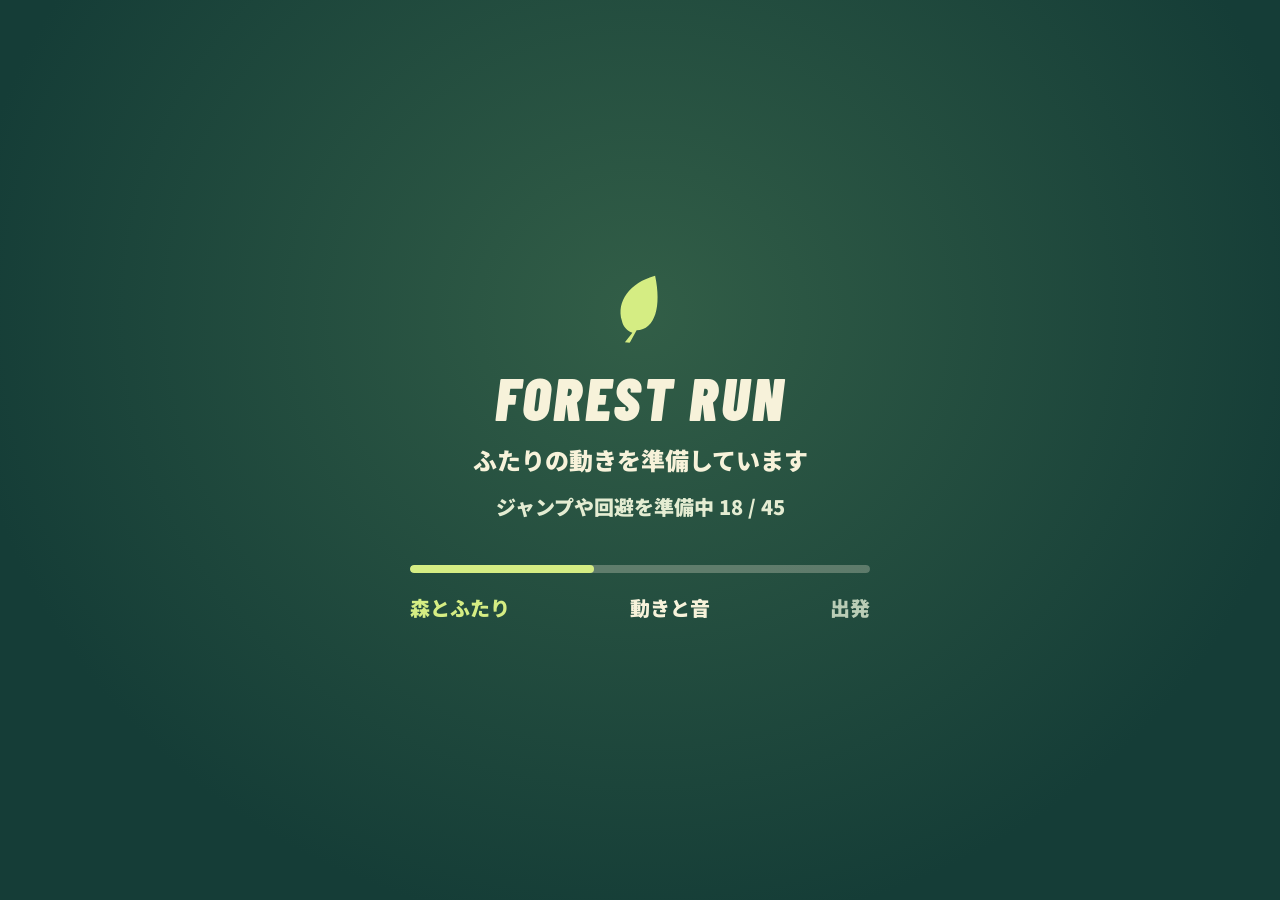
==== commit eec4a474: "Limit game sharing to X, Threads and PNG save" ====
--- a/games/forest-runner/index.html
+++ b/games/forest-runner/index.html
@@ -23,8 +23,8 @@
     <meta name="twitter:description" content="犬とどんぐりと、森をひとっ走り。画面のどこでも、タイミングを合わせてタップ。" />
     <meta name="twitter:image" content="https://green27donguri.github.io/games/forest-runner/thumbnail.png" />
     <meta name="twitter:image:alt" content="森を走る犬とどんぐり" />
-    <script type="module" crossorigin src="./assets/index-Bt08RuH2.js"></script>
-    <style id="game-ui">@font-face{font-family:Forest Display;src:url(./fonts/barlow-condensed-900-italic.woff2)format("woff2");font-weight:900;font-style:italic;font-display:swap}@font-face{font-family:Forest Sans JP;src:url(./fonts/noto-sans-jp-900-ui.woff2)format("woff2");font-weight:900;font-style:normal;font-display:swap}:root{--ink:#153d37;--cream:#f7f2da;--pear:#d5ed83;--mandarin:#dc8751;color:var(--ink);font-synthesis:none;text-rendering:optimizelegibility;-webkit-font-smoothing:antialiased;background:#dbe9e3;font-family:Forest Sans JP,sans-serif;font-weight:900}*{box-sizing:border-box}[hidden]{display:none!important}.instruction-part{white-space:nowrap;display:inline-block}html,body{overscroll-behavior:none;width:100%;height:100%;margin:0;overflow:hidden}body{-webkit-user-select:none;user-select:none;-webkit-tap-highlight-color:transparent}#game{--inset:7%;--ui-unit:clamp(.72px, min(.078125vw, .138889dvh), 3px);--ui-copy:max(16px, calc(20 * var(--ui-unit)));--ui-label:max(14px, calc(16 * var(--ui-unit)));--tap-size:clamp(72px, calc(92 * var(--ui-unit)), 12dvh);isolation:isolate;touch-action:none;cursor:pointer;outline:none;width:100%;height:100dvh;min-height:100%;position:relative;overflow:hidden}#scene,#scene canvas{width:100%;height:100%;display:block;position:absolute;inset:0}#loading-screen{z-index:8;padding:calc(24 * var(--ui-unit));color:var(--cream);background:radial-gradient(at 50% 35%,#325e47,#153d37 75%);place-items:center;display:grid;position:absolute;inset:0}.loading-card{width:min(100%, calc(460 * var(--ui-unit)));text-align:center}.loading-leaf{width:calc(50 * var(--ui-unit));height:calc(62 * var(--ui-unit));color:var(--pear);animation:1.8s ease-in-out infinite leaf-wait;transform:rotate(-12deg)}.loading-eyebrow{margin:calc(22 * var(--ui-unit)) 0 calc(8 * var(--ui-unit));font:italic 900 calc(60 * var(--ui-unit))/1 "Forest Display", sans-serif;letter-spacing:.045em}#loading-title{margin:calc(14 * var(--ui-unit)) 0 calc(12 * var(--ui-unit));font-size:max(var(--ui-copy), calc(24 * var(--ui-unit)));line-height:1.55}#loading-detail{min-height:3em;margin:0 0 calc(14 * var(--ui-unit));color:#e4ecd2;font-size:var(--ui-copy);line-height:1.6}#loading-progress{appearance:none;width:100%;height:calc(8 * var(--ui-unit));border-radius:calc(8 * var(--ui-unit));accent-color:var(--pear);background:#f7f2da26;border:0;display:block;overflow:hidden}#loading-progress::-webkit-progress-bar{border-radius:calc(8 * var(--ui-unit));background:#f7f2da26}#loading-progress::-webkit-progress-value{background:var(--pear);border-radius:calc(8 * var(--ui-unit))}#loading-progress::-moz-progress-bar{background:var(--pear);border-radius:calc(8 * var(--ui-unit))}.loading-steps{justify-content:space-between;gap:calc(16 * var(--ui-unit));margin:calc(20 * var(--ui-unit)) 0 0;font-size:var(--ui-copy);color:#bacdb6;padding:0;list-style:none;display:flex}.loading-steps li.active{color:var(--cream)}.loading-steps li.done{color:var(--pear)}#game[data-phase=loading] #intro,#game[data-phase=loading] #message,#game[data-phase=loading] #sound-toggle{visibility:hidden}@keyframes leaf-wait{0%,to{transform:translateY(0)rotate(-12deg)}50%{transform:translateY(calc(-7 * var(--ui-unit))) rotate(8deg)}}#sound-toggle{z-index:4;top:max(3%, calc(env(safe-area-inset-top) + calc(10 * var(--ui-unit))));width:max(44px, calc(44 * var(--ui-unit)));height:max(44px, calc(44 * var(--ui-unit)));padding:calc(9 * var(--ui-unit));border:calc(2 * var(--ui-unit)) solid var(--ink);background:var(--cream);color:var(--ink);box-shadow:calc(2 * var(--ui-unit)) calc(3 * var(--ui-unit)) 0 var(--ink);cursor:pointer;touch-action:manipulation;border-radius:50%;position:absolute;right:5%}#sound-toggle svg{width:100%;height:100%;overflow:visible}#sound-toggle .sound-slash,#sound-toggle[data-sound=off] .sound-waves{display:none}#sound-toggle[data-sound=off] .sound-slash{display:block}#sound-toggle:focus-visible{outline:calc(3 * var(--ui-unit)) solid var(--pear);outline-offset:calc(4 * var(--ui-unit))}.svg-library{width:0;height:0;position:absolute;overflow:hidden}.edge-art{pointer-events:none;position:absolute;inset:0;overflow:hidden}.edge-art:after{content:"";bottom:calc(-15 * var(--ui-unit));width:110%;height:calc(100 * var(--ui-unit));background:var(--ink);opacity:.97;position:absolute;left:-4%;transform:rotate(-5deg)}#game[data-phase=playing] .edge-art:after{opacity:0}#game[data-phase=playing] #cue{color:var(--ink);text-shadow:0 calc(1 * var(--ui-unit)) calc(2 * var(--ui-unit)) var(--cream), 0 0 calc(6 * var(--ui-unit)) var(--cream)}#intro{top:max(6.5%, calc(env(safe-area-inset-top) + calc(18 * var(--ui-unit))));left:var(--inset);pointer-events:none;transition:opacity .18s,translate .2s;position:absolute}h1{font-size:min(calc(92 * var(--ui-unit)), 16.8vw);letter-spacing:-.09em;transform-origin:0 100%;margin:0;font-weight:900;line-height:1.23;transform:rotate(-6deg)}.title-line{background:var(--cream);width:max-content;box-shadow:calc(5 * var(--ui-unit)) calc(6 * var(--ui-unit)) 0 var(--ink);margin:-.05em 0 0;padding:0 .22em .07em .13em;display:table;position:relative}.title-line:nth-child(2){margin-left:.16em}.title-line svg{width:.59em;height:.64em;margin-left:.18em;display:inline-block;transform:rotate(16deg)}.subtitle-ribbon{margin:calc(21 * var(--ui-unit)) 0 0 calc(12 * var(--ui-unit));padding:calc(7 * var(--ui-unit)) calc(22 * var(--ui-unit)) calc(9 * var(--ui-unit)) calc(14 * var(--ui-unit));background:var(--ink);color:var(--cream);font-size:var(--ui-copy);letter-spacing:.035em;clip-path:polygon(2% 0,100% 0,96% 100%,0 100%);display:table;transform:rotate(-6deg)}#message{pointer-events:none;opacity:0;visibility:hidden;transition:opacity .15s,visibility .15s;position:absolute;inset:0}#message.is-visible{opacity:1;visibility:visible}.result-heading{top:max(7.5%, calc(env(safe-area-inset-top) + calc(20 * var(--ui-unit))));left:var(--inset);transform-origin:0;position:absolute;right:6%;transform:rotate(-6deg)}.result-heading strong{padding:calc(2 * var(--ui-unit)) calc(22 * var(--ui-unit)) calc(9 * var(--ui-unit)) calc(13 * var(--ui-unit));font:italic 900 min(calc(80 * var(--ui-unit)), 17vw)/.97 "Forest Display", sans-serif;letter-spacing:-.018em;color:var(--cream);background:var(--ink);box-shadow:calc(6 * var(--ui-unit)) calc(7 * var(--ui-unit)) 0 var(--cream);white-space:nowrap;display:table;position:relative}.result-heading h2{margin:calc(16 * var(--ui-unit)) 0 0 calc(8 * var(--ui-unit));padding:calc(5 * var(--ui-unit)) calc(18 * var(--ui-unit)) calc(8 * var(--ui-unit)) calc(12 * var(--ui-unit));background:var(--pear);font-size:var(--ui-copy);letter-spacing:-.03em;clip-path:polygon(2% 0,100% 0,96% 100%,0 100%);line-height:1.25;display:table}#primary-action{bottom:max(8%, calc(env(safe-area-inset-bottom) + calc(27 * var(--ui-unit))));left:var(--inset);width:85%;min-height:calc(110 * var(--ui-unit));grid-template-columns:1fr calc(35 * var(--ui-unit));align-content:center;column-gap:calc(12 * var(--ui-unit));padding:calc(9 * var(--ui-unit)) calc(28 * var(--ui-unit)) calc(12 * var(--ui-unit)) calc(23 * var(--ui-unit));color:var(--ink);background:var(--pear);text-align:left;transform-origin:50%;box-shadow:calc(7 * var(--ui-unit)) calc(8 * var(--ui-unit)) 0 var(--ink);cursor:pointer;pointer-events:auto;border:0;border-radius:0;transition:translate .15s,box-shadow .15s,background .15s;display:grid;position:absolute;transform:rotate(-5deg)}#primary-action:after{content:"";right:calc(-1 * var(--ui-unit));top:calc(-1 * var(--ui-unit));width:calc(23 * var(--ui-unit));height:calc(23 * var(--ui-unit));background:var(--ink);clip-path:polygon(100% 0,100% 100%,0 0);position:absolute}#action-english{font:italic 900 calc(50 * var(--ui-unit))/.88 "Forest Display", sans-serif;letter-spacing:.01em}#action-japanese{margin-top:calc(6 * var(--ui-unit));font:900 var(--ui-copy)/1.35 "Forest Sans JP", sans-serif;letter-spacing:.05em;grid-column:1/-1}#primary-action svg{width:calc(29 * var(--ui-unit));height:calc(39 * var(--ui-unit));align-self:center}#primary-action:hover{translate:calc(2 * var(--ui-unit)) calc(-3 * var(--ui-unit));box-shadow:calc(9 * var(--ui-unit)) calc(11 * var(--ui-unit)) 0 var(--ink)}#primary-action:active{translate:calc(5 * var(--ui-unit)) calc(5 * var(--ui-unit));box-shadow:calc(2 * var(--ui-unit)) calc(3 * var(--ui-unit)) 0 var(--ink)}#primary-action:focus-visible{outline:calc(4 * var(--ui-unit)) solid var(--cream);outline-offset:calc(7 * var(--ui-unit))}#primary-action:disabled{opacity:.5;pointer-events:none}#message-detail{left:var(--inset);right:5%;bottom:max(3.5%, calc(env(safe-area-inset-bottom) + calc(8 * var(--ui-unit))));font-size:var(--ui-copy);color:var(--cream);text-align:center;letter-spacing:.015em;margin:0;line-height:1.5;position:absolute}#game[data-phase=ready] .result-heading{display:none}#game[data-phase=failed] #primary-action{background:var(--mandarin)}#game[data-phase=failed] .result-heading h2{background:var(--cream)}.result-summary{bottom:21%;left:calc(var(--inset) + calc(4 * var(--ui-unit)));align-items:baseline;gap:0 calc(13 * var(--ui-unit));width:max-content;padding:calc(5 * var(--ui-unit)) calc(15 * var(--ui-unit)) calc(8 * var(--ui-unit));background:var(--cream);box-shadow:calc(4 * var(--ui-unit)) calc(5 * var(--ui-unit)) 0 var(--ink);grid-template-columns:auto auto;display:grid;position:absolute;transform:rotate(-5deg)}.result-score{gap:calc(2 * var(--ui-unit));margin:calc(3 * var(--ui-unit)) 0 calc(5 * var(--ui-unit));grid-column:1/-1;display:grid}.result-score span{font:italic 900 var(--ui-label)/1 "Forest Display", sans-serif;letter-spacing:.12em}#result-score{font:italic 900 calc(80 * var(--ui-unit))/.95 "Forest Display", sans-serif;letter-spacing:-.02em;font-variant-numeric:tabular-nums}#result-label{font-size:var(--ui-label)}#result-count{font:italic 900 calc(30 * var(--ui-unit))/1 "Forest Display", sans-serif;letter-spacing:-.01em}.leaf-progress{align-items:center;gap:calc(5 * var(--ui-unit));--leaf-vein:var(--cream);display:flex}.leaf-progress svg{width:calc(13 * var(--ui-unit));height:calc(17 * var(--ui-unit));opacity:.23;transform:rotate(9deg)}.leaf-progress svg.filled{opacity:1;color:var(--charge-color,var(--ink));filter:drop-shadow(0 0 calc(var(--voltage,0) * calc(3 * var(--ui-unit))) #edc86e)}.result-summary .leaf-progress{margin-top:calc(4 * var(--ui-unit));padding:calc(2 * var(--ui-unit)) 0;grid-column:1/-1}.result-summary .leaf-progress svg{width:calc(11 * var(--ui-unit));height:calc(14 * var(--ui-unit))}#run-progress{top:max(4%, calc(env(safe-area-inset-top) + calc(12 * var(--ui-unit))));left:var(--inset);padding:calc(8 * var(--ui-unit)) calc(16 * var(--ui-unit)) calc(9 * var(--ui-unit)) calc(11 * var(--ui-unit));background:var(--cream);box-shadow:calc(4 * var(--ui-unit)) calc(5 * var(--ui-unit)) 0 var(--ink);pointer-events:none;transition:opacity .16s;position:absolute;transform:rotate(-5deg)}#run-count{font:italic 900 calc(46 * var(--ui-unit))/.95 "Forest Display", sans-serif;display:block}#run-count span{font-size:calc(28 * var(--ui-unit));margin-left:calc(3 * var(--ui-unit))}#run-progress .leaf-progress{margin-top:calc(5 * var(--ui-unit));gap:calc(3 * var(--ui-unit))}#run-progress .leaf-progress svg{width:calc(10 * var(--ui-unit));height:calc(13 * var(--ui-unit))}#tap-guide{pointer-events:none;transition:opacity .15s;position:absolute;inset:0}#cue{top:calc(90% - 39px + var(--tap-size) / 2 + 8 * var(--ui-unit));text-align:center;width:100%;font-size:var(--ui-copy);letter-spacing:.035em;color:var(--cream);margin:0;line-height:1.4;position:absolute}#cue:empty{display:none}#rhythm,#tap-acknowledgment{left:calc(50% - var(--tap-size) / 2);bottom:calc(10% + 39px - var(--tap-size) / 2);width:var(--tap-size);height:var(--tap-size);color:var(--ink);position:absolute}#tap-acknowledgment{pointer-events:none}.tap-target,#approach-ring,#tap-press,#tap-echo{border-radius:50%;position:absolute;inset:0}.tap-target{border:calc(3 * var(--ui-unit)) solid var(--ink);background:var(--cream);box-shadow:0 0 0 calc(4 * var(--ui-unit)) var(--cream), calc(3 * var(--ui-unit)) calc(6 * var(--ui-unit)) 0 calc(4 * var(--ui-unit)) #153d3744}#approach-ring{border:calc(3 * var(--ui-unit)) solid var(--pear);box-shadow:0 0 0 calc(1 * var(--ui-unit)) var(--ink)}#rhythm.waiting #approach-ring{opacity:.45;border-style:dashed}#rhythm.waiting .tap-target{background:#f7f2dabf}#rhythm.on-time .tap-target{background:var(--pear)}.target-leaf{top:calc(-17 * var(--ui-unit));right:calc(-8 * var(--ui-unit));width:calc(24 * var(--ui-unit));height:calc(29 * var(--ui-unit));color:var(--pear);filter:drop-shadow(calc(1 * var(--ui-unit)) calc(2 * var(--ui-unit)) 0 var(--ink));position:absolute;transform:rotate(35deg)}#tap-label{font:italic 900 max(23px, calc(32 * var(--ui-unit)))/1 "Forest Display", sans-serif;place-items:center;display:grid;position:absolute;inset:0}#tap-press{opacity:0;border:calc(2 * var(--ui-unit)) solid var(--ink);background:var(--cream)}#tap-echo{opacity:0;border:calc(3 * var(--ui-unit)) solid var(--cream)}#tap-feedback{top:max(18%, calc(130 * var(--ui-unit)));left:var(--inset);justify-items:start;gap:calc(7 * var(--ui-unit));transform-origin:0;pointer-events:none;transition:opacity .17s;display:grid;position:absolute;right:5%;transform:rotate(-7deg)}#tap-feedback strong{font:italic 900 min(calc(96 * var(--ui-unit)), 19vw)/.93 "Forest Display", sans-serif;letter-spacing:-.015em;padding:calc(1 * var(--ui-unit)) calc(19 * var(--ui-unit)) calc(9 * var(--ui-unit)) calc(10 * var(--ui-unit));color:var(--cream);background:var(--ink);box-shadow:calc(5 * var(--ui-unit)) calc(6 * var(--ui-unit)) 0 var(--cream);position:relative}#tap-feedback span{margin:calc(6 * var(--ui-unit)) 0 0 calc(9 * var(--ui-unit));padding:calc(4 * var(--ui-unit)) calc(19 * var(--ui-unit)) calc(7 * var(--ui-unit)) calc(12 * var(--ui-unit));background:var(--pear);font-size:var(--ui-copy);clip-path:polygon(2% 0,100% 0,96% 100%,0 100%);display:table}#tap-feedback>svg{width:calc(28 * var(--ui-unit));height:calc(34 * var(--ui-unit));left:calc(228 * var(--ui-unit));bottom:calc(-5 * var(--ui-unit));color:var(--ink);position:absolute;transform:rotate(28deg)}#tap-feedback.is-hint strong{font-size:calc(54 * var(--ui-unit))}#tap-feedback.is-hint span{font-size:var(--ui-label)}#tap-feedback[data-grade=GOOD] span{background:var(--mandarin)}#tap-feedback.is-result{top:auto;bottom:max(3.5%, calc(env(safe-area-inset-bottom) + calc(8 * var(--ui-unit))));justify-items:center;transform:rotate(-3deg)}#tap-feedback.is-result strong,#tap-feedback.is-result>svg{display:none}#tap-feedback.is-result span{padding:calc(5 * var(--ui-unit)) calc(16 * var(--ui-unit)) calc(7 * var(--ui-unit));color:var(--ink);background:var(--cream);box-shadow:calc(3 * var(--ui-unit)) calc(3 * var(--ui-unit)) 0 var(--ink);margin:0}#message.is-visible .result-heading{animation:.35s cubic-bezier(.16,.8,.25,1) both ribbon-in}#message.is-visible .result-summary{animation:.3s cubic-bezier(.16,.8,.25,1) .14s both ribbon-in}#message.is-visible #primary-action{animation:.32s cubic-bezier(.16,.8,.25,1) .28s both action-in}#game[data-phase=failed] #message.is-visible .result-heading,#game[data-phase=failed] #message.is-visible .result-summary,#game[data-phase=failed] #message.is-visible #primary-action{animation-name:result-soft-in;animation-duration:.28s}#game[data-phase=countdown] .result-heading,#game[data-phase=resuming] .result-heading{top:11%}.invisible{visibility:hidden;opacity:0!important}@keyframes ribbon-in{0%{opacity:0;translate:calc(-48 * var(--ui-unit)) calc(12 * var(--ui-unit))}to{opacity:1;translate:0}}@keyframes action-in{0%{opacity:0;translate:calc(35 * var(--ui-unit)) calc(22 * var(--ui-unit))}to{opacity:1;translate:0}}@keyframes result-soft-in{0%{opacity:0;translate:0 calc(6 * var(--ui-unit))}to{opacity:1;translate:0}}@media (aspect-ratio<=1){#game{--ui-unit:clamp(.85px, min(.25641vw, .128205dvh), 3px)}.result-summary{top:max(25%, calc(7.5% + 168 * var(--ui-unit)));align-items:center;gap:0 calc(8 * var(--ui-unit));padding:calc(5 * var(--ui-unit)) calc(11 * var(--ui-unit)) calc(6 * var(--ui-unit));grid-template-columns:auto auto auto;bottom:auto}.result-score{margin:0 calc(5 * var(--ui-unit)) 0 0;grid-area:1/1/3}#result-score{font-size:calc(50 * var(--ui-unit))}#result-label{grid-area:1/2}#result-count{font-size:calc(26 * var(--ui-unit));grid-area:1/3}.result-summary .leaf-progress{gap:calc(3 * var(--ui-unit));margin-top:calc(3 * var(--ui-unit));grid-area:2/2/auto/4}.result-summary .leaf-progress svg{width:calc(8 * var(--ui-unit));height:calc(10 * var(--ui-unit))}}@media (aspect-ratio>=1){#intro{top:8%}h1{font-size:calc(108 * var(--ui-unit))}#primary-action{width:min(40%, calc(320 * var(--ui-unit)));bottom:12%}#action-english{font-size:calc(65 * var(--ui-unit))}#message-detail{width:min(45%, calc(440 * var(--ui-unit)));text-align:left;bottom:3%}.result-heading{max-width:45%;top:9%;right:auto}.result-heading strong{font-size:calc(96 * var(--ui-unit))}.result-summary{bottom:34%}#tap-feedback{top:27%}#tap-feedback.is-result{width:min(40%, calc(320 * var(--ui-unit)));justify-items:start;top:auto;bottom:5%;right:auto}#tap-feedback strong{font-size:calc(96 * var(--ui-unit))}.edge-art:after{transform:rotate(-2deg)}}@media (height<=640px) and (aspect-ratio<=1){#intro{top:5%}.result-heading{top:7%}.result-heading strong{font-size:min(calc(64 * var(--ui-unit)), 17vw)}.result-heading h2{margin-top:calc(10 * var(--ui-unit))}#primary-action{min-height:calc(76 * var(--ui-unit));padding-top:calc(5 * var(--ui-unit));padding-bottom:calc(7 * var(--ui-unit));bottom:8%}#action-english{font-size:calc(38 * var(--ui-unit))}#action-japanese{font-size:max(14px, calc(18 * var(--ui-unit)));margin-top:calc(4 * var(--ui-unit))}#message-detail,#tap-feedback.is-result{bottom:max(1.2%, calc(env(safe-area-inset-bottom) + 6px))}.result-summary{top:max(28%, calc(7% + 128 * var(--ui-unit)));gap:0 calc(7 * var(--ui-unit))}#result-score{font-size:calc(44 * var(--ui-unit))}#result-count{font-size:calc(25 * var(--ui-unit))}#tap-feedback strong{padding-bottom:calc(5 * var(--ui-unit));font-size:14vw}#tap-feedback{top:max(18%, calc(106 * var(--ui-unit)));gap:calc(5 * var(--ui-unit))}#tap-feedback span{margin-top:calc(3 * var(--ui-unit));padding-top:calc(2 * var(--ui-unit));padding-bottom:calc(5 * var(--ui-unit))}#tap-feedback.is-result{top:auto}}@media (aspect-ratio>=3/2) and (height<=480px){h1{font-size:calc(64 * var(--ui-unit))}#message-detail,#tap-feedback.is-result{width:45%;bottom:max(2%, calc(env(safe-area-inset-bottom) + 6px))}.edge-art:after{height:max(64px, calc(80 * var(--ui-unit)))}.result-summary{left:auto;right:var(--inset);bottom:22%}}@media (prefers-reduced-motion:reduce){*,:before,:after{transition:none!important;animation:none!important}}#result-actions,#result-primary{display:contents}#game:is([data-phase=ready],[data-phase=paused],[data-phase=goal],[data-phase=failed]) #result-actions{left:var(--inset);bottom:max(3.5%, calc(env(safe-area-inset-bottom) + 10px));gap:max(12px, calc(14 * var(--ui-unit)));width:85%;display:grid;position:absolute}#game:is([data-phase=ready],[data-phase=paused],[data-phase=goal],[data-phase=failed]) #primary-action{width:100%;position:relative;inset:auto;transform:rotate(-3deg)}#game:is([data-phase=ready],[data-phase=paused],[data-phase=goal],[data-phase=failed]) #message-detail{text-align:left;width:100%;margin:0;position:static}#message-detail:empty{display:none}#result-links{gap:max(6px, calc(8 * var(--ui-unit)));pointer-events:auto;display:flex}#result-links>*{min-width:44px;min-height:max(44px, calc(44 * var(--ui-unit)));border:2px solid var(--ink);background:var(--cream);color:var(--ink);font:inherit;font-size:var(--ui-label);cursor:pointer;touch-action:manipulation;box-shadow:calc(3 * var(--ui-unit)) calc(3 * var(--ui-unit)) 0 var(--ink);border-radius:4px;flex:1 1 0;justify-content:center;align-items:center;gap:8px;padding:8px 2px;line-height:1.3;text-decoration:none;display:flex}#result-links svg{flex:none;width:20px;height:20px}#result-links>:hover{background:var(--pear)}#result-links>:focus-visible{outline:3px solid var(--cream);outline-offset:4px}#result-links>:disabled{opacity:.5;cursor:default}#game:is([data-phase=goal],[data-phase=failed]) #site-home span{display:none}#result-links[inert]{opacity:.5}#game:is([data-phase=goal],[data-phase=failed]) #result-primary{grid-template-columns:minmax(0,1fr) auto;align-items:center;gap:12px;display:grid;position:relative}#game:is([data-phase=goal],[data-phase=failed]) #result-links>*{width:max(44px, calc(44 * var(--ui-unit)));flex:none}#share-menu{z-index:7;overscroll-behavior:contain;touch-action:pan-y;pointer-events:auto;width:260px;max-width:calc(100vw - 32px);color:var(--ink);background:#fffef7;border:1px solid #153d3730;border-radius:10px;padding:6px;position:absolute;bottom:calc(100% + 12px);right:0;overflow-y:auto;box-shadow:0 8px 30px #153d3733,0 2px 5px #153d3726}#game.share-menu-open{touch-action:pan-y}#share-menu :is([role=menuitem],[role=menuitemcheckbox]){width:100%;min-height:44px;color:inherit;text-align:left;cursor:pointer;touch-action:manipulation;background:0 0;border:0;border-radius:5px;align-items:center;gap:12px;padding:8px 10px;font:500 15px/1.4 system-ui,sans-serif;text-decoration:none;display:flex}#share-menu :is([role=menuitem],[role=menuitemcheckbox]):hover,#share-menu :is([role=menuitem],[role=menuitemcheckbox]):focus-visible{background:#e5efd7;outline:none}#share-menu [role=menuitem]:is(:disabled,[aria-disabled=true]){opacity:.45;cursor:default}.share-mark{flex:none;place-items:center;width:20px;height:20px;font:600 21px/1 sans-serif;display:grid}.share-x-mark{font-size:17px;font-weight:400}.share-line-mark{color:#fff;background:#06c755;border-radius:50%;font-size:6px;font-weight:800}.share-facebook-mark{color:#fff;background:#1877f2;border-radius:50%;padding-top:3px;font:900 22px/1 sans-serif}.share-bluesky-mark{color:#168aff;font-size:16px}.share-whatsapp-mark{color:#128c5e;font-size:15px}.share-telegram-mark{color:#168ac5}.share-tumblr-mark{color:#35465c}.share-destinations{grid-template-columns:repeat(2,minmax(0,1fr));display:grid}#share-menu .share-destinations [role=menuitem]{gap:7px;padding:8px 6px;font-size:14px}.share-option-mark{border:1.5px solid var(--ink);border-radius:3px;place-items:center;width:18px;height:18px;display:grid}#share-with-image[aria-checked=true] .share-option-mark:before{content:"✓";font-size:14px}.share-hint{color:#596b63;margin:0 10px 8px;font:12px/1.5 system-ui,sans-serif}#share-menu #share-image{background:#e5efd7}.share-divider{background:#153d3720;height:1px;margin:5px -6px}#game:is([data-phase=goal],[data-phase=failed]) #primary-action{min-height:max(64px, calc(72 * var(--ui-unit)));padding-top:6px;padding-bottom:8px}#game:is([data-phase=goal],[data-phase=failed]) #action-english{font-size:calc(42 * var(--ui-unit))}#game:is([data-phase=goal],[data-phase=failed]) #action-japanese{font-size:var(--ui-label);margin-top:4px}#share-status{font-size:var(--ui-label);color:var(--cream);margin:0;line-height:1.5}#share-status:empty,.has-share-status #message-detail{display:none}#share-manual{pointer-events:auto;gap:6px;display:flex}#share-text{width:0;min-height:44px;color:var(--ink);background:var(--cream);border:2px solid var(--ink);-webkit-user-select:text;user-select:text;border-radius:4px;flex:1;padding:8px;font:16px/1.5 sans-serif}#share-back{border:2px solid var(--ink);background:var(--cream);min-width:52px;min-height:44px;color:var(--ink);font:inherit;cursor:pointer;border-radius:4px;padding:6px;font-size:14px}#share-text:focus-visible,#share-back:focus-visible{outline:3px solid var(--cream);outline-offset:3px}@media (aspect-ratio>=1){#game:is([data-phase=ready],[data-phase=paused],[data-phase=goal],[data-phase=failed]) #result-actions{width:min(40%, calc(320 * var(--ui-unit)));bottom:max(3%, calc(env(safe-area-inset-bottom) + 10px))}#game:is([data-phase=goal],[data-phase=failed]) .result-summary{bottom:38%}}@media (aspect-ratio>=3/2) and (height<=480px){#game:is([data-phase=ready],[data-phase=paused],[data-phase=goal],[data-phase=failed]) #result-actions{bottom:max(2%, calc(env(safe-area-inset-bottom) + 6px));gap:10px}#primary-action{min-height:64px;padding-top:5px;padding-bottom:7px}#action-english{font-size:calc(48 * var(--ui-unit))}#game:is([data-phase=goal],[data-phase=failed]) .result-summary{bottom:22%}}@media (aspect-ratio<=1){#game:is([data-phase=goal],[data-phase=failed]) #result-primary{gap:8px}#game:is([data-phase=goal],[data-phase=failed]) #action-english{font-size:34px}#game:is([data-phase=goal],[data-phase=failed]) #primary-action{grid-template-columns:1fr;padding-left:12px;padding-right:12px}#game:is([data-phase=goal],[data-phase=failed]) #primary-action svg{display:none}}
+    <script type="module" crossorigin src="./assets/index-D-UmJDlc.js"></script>
+    <style id="game-ui">@font-face{font-family:Forest Display;src:url(./fonts/barlow-condensed-900-italic.woff2)format("woff2");font-weight:900;font-style:italic;font-display:swap}@font-face{font-family:Forest Sans JP;src:url(./fonts/noto-sans-jp-900-ui.woff2)format("woff2");font-weight:900;font-style:normal;font-display:swap}:root{--ink:#153d37;--cream:#f7f2da;--pear:#d5ed83;--mandarin:#dc8751;color:var(--ink);font-synthesis:none;text-rendering:optimizelegibility;-webkit-font-smoothing:antialiased;background:#dbe9e3;font-family:Forest Sans JP,sans-serif;font-weight:900}*{box-sizing:border-box}[hidden]{display:none!important}.instruction-part{white-space:nowrap;display:inline-block}html,body{overscroll-behavior:none;width:100%;height:100%;margin:0;overflow:hidden}body{-webkit-user-select:none;user-select:none;-webkit-tap-highlight-color:transparent}#game{--inset:7%;--ui-unit:clamp(.72px, min(.078125vw, .138889dvh), 3px);--ui-copy:max(16px, calc(20 * var(--ui-unit)));--ui-label:max(14px, calc(16 * var(--ui-unit)));--tap-size:clamp(72px, calc(92 * var(--ui-unit)), 12dvh);isolation:isolate;touch-action:none;cursor:pointer;outline:none;width:100%;height:100dvh;min-height:100%;position:relative;overflow:hidden}#scene,#scene canvas{width:100%;height:100%;display:block;position:absolute;inset:0}#loading-screen{z-index:8;padding:calc(24 * var(--ui-unit));color:var(--cream);background:radial-gradient(at 50% 35%,#325e47,#153d37 75%);place-items:center;display:grid;position:absolute;inset:0}.loading-card{width:min(100%, calc(460 * var(--ui-unit)));text-align:center}.loading-leaf{width:calc(50 * var(--ui-unit));height:calc(62 * var(--ui-unit));color:var(--pear);animation:1.8s ease-in-out infinite leaf-wait;transform:rotate(-12deg)}.loading-eyebrow{margin:calc(22 * var(--ui-unit)) 0 calc(8 * var(--ui-unit));font:italic 900 calc(60 * var(--ui-unit))/1 "Forest Display", sans-serif;letter-spacing:.045em}#loading-title{margin:calc(14 * var(--ui-unit)) 0 calc(12 * var(--ui-unit));font-size:max(var(--ui-copy), calc(24 * var(--ui-unit)));line-height:1.55}#loading-detail{min-height:3em;margin:0 0 calc(14 * var(--ui-unit));color:#e4ecd2;font-size:var(--ui-copy);line-height:1.6}#loading-progress{appearance:none;width:100%;height:calc(8 * var(--ui-unit));border-radius:calc(8 * var(--ui-unit));accent-color:var(--pear);background:#f7f2da26;border:0;display:block;overflow:hidden}#loading-progress::-webkit-progress-bar{border-radius:calc(8 * var(--ui-unit));background:#f7f2da26}#loading-progress::-webkit-progress-value{background:var(--pear);border-radius:calc(8 * var(--ui-unit))}#loading-progress::-moz-progress-bar{background:var(--pear);border-radius:calc(8 * var(--ui-unit))}.loading-steps{justify-content:space-between;gap:calc(16 * var(--ui-unit));margin:calc(20 * var(--ui-unit)) 0 0;font-size:var(--ui-copy);color:#bacdb6;padding:0;list-style:none;display:flex}.loading-steps li.active{color:var(--cream)}.loading-steps li.done{color:var(--pear)}#game[data-phase=loading] #intro,#game[data-phase=loading] #message,#game[data-phase=loading] #sound-toggle{visibility:hidden}@keyframes leaf-wait{0%,to{transform:translateY(0)rotate(-12deg)}50%{transform:translateY(calc(-7 * var(--ui-unit))) rotate(8deg)}}#sound-toggle{z-index:4;top:max(3%, calc(env(safe-area-inset-top) + calc(10 * var(--ui-unit))));width:max(44px, calc(44 * var(--ui-unit)));height:max(44px, calc(44 * var(--ui-unit)));padding:calc(9 * var(--ui-unit));border:calc(2 * var(--ui-unit)) solid var(--ink);background:var(--cream);color:var(--ink);box-shadow:calc(2 * var(--ui-unit)) calc(3 * var(--ui-unit)) 0 var(--ink);cursor:pointer;touch-action:manipulation;border-radius:50%;position:absolute;right:5%}#sound-toggle svg{width:100%;height:100%;overflow:visible}#sound-toggle .sound-slash,#sound-toggle[data-sound=off] .sound-waves{display:none}#sound-toggle[data-sound=off] .sound-slash{display:block}#sound-toggle:focus-visible{outline:calc(3 * var(--ui-unit)) solid var(--pear);outline-offset:calc(4 * var(--ui-unit))}.svg-library{width:0;height:0;position:absolute;overflow:hidden}.edge-art{pointer-events:none;position:absolute;inset:0;overflow:hidden}.edge-art:after{content:"";bottom:calc(-15 * var(--ui-unit));width:110%;height:calc(100 * var(--ui-unit));background:var(--ink);opacity:.97;position:absolute;left:-4%;transform:rotate(-5deg)}#game[data-phase=playing] .edge-art:after{opacity:0}#game[data-phase=playing] #cue{color:var(--ink);text-shadow:0 calc(1 * var(--ui-unit)) calc(2 * var(--ui-unit)) var(--cream), 0 0 calc(6 * var(--ui-unit)) var(--cream)}#intro{top:max(6.5%, calc(env(safe-area-inset-top) + calc(18 * var(--ui-unit))));left:var(--inset);pointer-events:none;transition:opacity .18s,translate .2s;position:absolute}h1{font-size:min(calc(92 * var(--ui-unit)), 16.8vw);letter-spacing:-.09em;transform-origin:0 100%;margin:0;font-weight:900;line-height:1.23;transform:rotate(-6deg)}.title-line{background:var(--cream);width:max-content;box-shadow:calc(5 * var(--ui-unit)) calc(6 * var(--ui-unit)) 0 var(--ink);margin:-.05em 0 0;padding:0 .22em .07em .13em;display:table;position:relative}.title-line:nth-child(2){margin-left:.16em}.title-line svg{width:.59em;height:.64em;margin-left:.18em;display:inline-block;transform:rotate(16deg)}.subtitle-ribbon{margin:calc(21 * var(--ui-unit)) 0 0 calc(12 * var(--ui-unit));padding:calc(7 * var(--ui-unit)) calc(22 * var(--ui-unit)) calc(9 * var(--ui-unit)) calc(14 * var(--ui-unit));background:var(--ink);color:var(--cream);font-size:var(--ui-copy);letter-spacing:.035em;clip-path:polygon(2% 0,100% 0,96% 100%,0 100%);display:table;transform:rotate(-6deg)}#message{pointer-events:none;opacity:0;visibility:hidden;transition:opacity .15s,visibility .15s;position:absolute;inset:0}#message.is-visible{opacity:1;visibility:visible}.result-heading{top:max(7.5%, calc(env(safe-area-inset-top) + calc(20 * var(--ui-unit))));left:var(--inset);transform-origin:0;position:absolute;right:6%;transform:rotate(-6deg)}.result-heading strong{padding:calc(2 * var(--ui-unit)) calc(22 * var(--ui-unit)) calc(9 * var(--ui-unit)) calc(13 * var(--ui-unit));font:italic 900 min(calc(80 * var(--ui-unit)), 17vw)/.97 "Forest Display", sans-serif;letter-spacing:-.018em;color:var(--cream);background:var(--ink);box-shadow:calc(6 * var(--ui-unit)) calc(7 * var(--ui-unit)) 0 var(--cream);white-space:nowrap;display:table;position:relative}.result-heading h2{margin:calc(16 * var(--ui-unit)) 0 0 calc(8 * var(--ui-unit));padding:calc(5 * var(--ui-unit)) calc(18 * var(--ui-unit)) calc(8 * var(--ui-unit)) calc(12 * var(--ui-unit));background:var(--pear);font-size:var(--ui-copy);letter-spacing:-.03em;clip-path:polygon(2% 0,100% 0,96% 100%,0 100%);line-height:1.25;display:table}#primary-action{bottom:max(8%, calc(env(safe-area-inset-bottom) + calc(27 * var(--ui-unit))));left:var(--inset);width:85%;min-height:calc(110 * var(--ui-unit));grid-template-columns:1fr calc(35 * var(--ui-unit));align-content:center;column-gap:calc(12 * var(--ui-unit));padding:calc(9 * var(--ui-unit)) calc(28 * var(--ui-unit)) calc(12 * var(--ui-unit)) calc(23 * var(--ui-unit));color:var(--ink);background:var(--pear);text-align:left;transform-origin:50%;box-shadow:calc(7 * var(--ui-unit)) calc(8 * var(--ui-unit)) 0 var(--ink);cursor:pointer;pointer-events:auto;border:0;border-radius:0;transition:translate .15s,box-shadow .15s,background .15s;display:grid;position:absolute;transform:rotate(-5deg)}#primary-action:after{content:"";right:calc(-1 * var(--ui-unit));top:calc(-1 * var(--ui-unit));width:calc(23 * var(--ui-unit));height:calc(23 * var(--ui-unit));background:var(--ink);clip-path:polygon(100% 0,100% 100%,0 0);position:absolute}#action-english{font:italic 900 calc(50 * var(--ui-unit))/.88 "Forest Display", sans-serif;letter-spacing:.01em}#action-japanese{margin-top:calc(6 * var(--ui-unit));font:900 var(--ui-copy)/1.35 "Forest Sans JP", sans-serif;letter-spacing:.05em;grid-column:1/-1}#primary-action svg{width:calc(29 * var(--ui-unit));height:calc(39 * var(--ui-unit));align-self:center}#primary-action:hover{translate:calc(2 * var(--ui-unit)) calc(-3 * var(--ui-unit));box-shadow:calc(9 * var(--ui-unit)) calc(11 * var(--ui-unit)) 0 var(--ink)}#primary-action:active{translate:calc(5 * var(--ui-unit)) calc(5 * var(--ui-unit));box-shadow:calc(2 * var(--ui-unit)) calc(3 * var(--ui-unit)) 0 var(--ink)}#primary-action:focus-visible{outline:calc(4 * var(--ui-unit)) solid var(--cream);outline-offset:calc(7 * var(--ui-unit))}#primary-action:disabled{opacity:.5;pointer-events:none}#message-detail{left:var(--inset);right:5%;bottom:max(3.5%, calc(env(safe-area-inset-bottom) + calc(8 * var(--ui-unit))));font-size:var(--ui-copy);color:var(--cream);text-align:center;letter-spacing:.015em;margin:0;line-height:1.5;position:absolute}#game[data-phase=ready] .result-heading{display:none}#game[data-phase=failed] #primary-action{background:var(--mandarin)}#game[data-phase=failed] .result-heading h2{background:var(--cream)}.result-summary{bottom:21%;left:calc(var(--inset) + calc(4 * var(--ui-unit)));align-items:baseline;gap:0 calc(13 * var(--ui-unit));width:max-content;padding:calc(5 * var(--ui-unit)) calc(15 * var(--ui-unit)) calc(8 * var(--ui-unit));background:var(--cream);box-shadow:calc(4 * var(--ui-unit)) calc(5 * var(--ui-unit)) 0 var(--ink);grid-template-columns:auto auto;display:grid;position:absolute;transform:rotate(-5deg)}.result-score{gap:calc(2 * var(--ui-unit));margin:calc(3 * var(--ui-unit)) 0 calc(5 * var(--ui-unit));grid-column:1/-1;display:grid}.result-score span{font:italic 900 var(--ui-label)/1 "Forest Display", sans-serif;letter-spacing:.12em}#result-score{font:italic 900 calc(80 * var(--ui-unit))/.95 "Forest Display", sans-serif;letter-spacing:-.02em;font-variant-numeric:tabular-nums}#result-label{font-size:var(--ui-label)}#result-count{font:italic 900 calc(30 * var(--ui-unit))/1 "Forest Display", sans-serif;letter-spacing:-.01em}.leaf-progress{align-items:center;gap:calc(5 * var(--ui-unit));--leaf-vein:var(--cream);display:flex}.leaf-progress svg{width:calc(13 * var(--ui-unit));height:calc(17 * var(--ui-unit));opacity:.23;transform:rotate(9deg)}.leaf-progress svg.filled{opacity:1;color:var(--charge-color,var(--ink));filter:drop-shadow(0 0 calc(var(--voltage,0) * calc(3 * var(--ui-unit))) #edc86e)}.result-summary .leaf-progress{margin-top:calc(4 * var(--ui-unit));padding:calc(2 * var(--ui-unit)) 0;grid-column:1/-1}.result-summary .leaf-progress svg{width:calc(11 * var(--ui-unit));height:calc(14 * var(--ui-unit))}#run-progress{top:max(4%, calc(env(safe-area-inset-top) + calc(12 * var(--ui-unit))));left:var(--inset);padding:calc(8 * var(--ui-unit)) calc(16 * var(--ui-unit)) calc(9 * var(--ui-unit)) calc(11 * var(--ui-unit));background:var(--cream);box-shadow:calc(4 * var(--ui-unit)) calc(5 * var(--ui-unit)) 0 var(--ink);pointer-events:none;transition:opacity .16s;position:absolute;transform:rotate(-5deg)}#run-count{font:italic 900 calc(46 * var(--ui-unit))/.95 "Forest Display", sans-serif;display:block}#run-count span{font-size:calc(28 * var(--ui-unit));margin-left:calc(3 * var(--ui-unit))}#run-progress .leaf-progress{margin-top:calc(5 * var(--ui-unit));gap:calc(3 * var(--ui-unit))}#run-progress .leaf-progress svg{width:calc(10 * var(--ui-unit));height:calc(13 * var(--ui-unit))}#tap-guide{pointer-events:none;transition:opacity .15s;position:absolute;inset:0}#cue{top:calc(90% - 39px + var(--tap-size) / 2 + 8 * var(--ui-unit));text-align:center;width:100%;font-size:var(--ui-copy);letter-spacing:.035em;color:var(--cream);margin:0;line-height:1.4;position:absolute}#cue:empty{display:none}#rhythm,#tap-acknowledgment{left:calc(50% - var(--tap-size) / 2);bottom:calc(10% + 39px - var(--tap-size) / 2);width:var(--tap-size);height:var(--tap-size);color:var(--ink);position:absolute}#tap-acknowledgment{pointer-events:none}.tap-target,#approach-ring,#tap-press,#tap-echo{border-radius:50%;position:absolute;inset:0}.tap-target{border:calc(3 * var(--ui-unit)) solid var(--ink);background:var(--cream);box-shadow:0 0 0 calc(4 * var(--ui-unit)) var(--cream), calc(3 * var(--ui-unit)) calc(6 * var(--ui-unit)) 0 calc(4 * var(--ui-unit)) #153d3744}#approach-ring{border:calc(3 * var(--ui-unit)) solid var(--pear);box-shadow:0 0 0 calc(1 * var(--ui-unit)) var(--ink)}#rhythm.waiting #approach-ring{opacity:.45;border-style:dashed}#rhythm.waiting .tap-target{background:#f7f2dabf}#rhythm.on-time .tap-target{background:var(--pear)}.target-leaf{top:calc(-17 * var(--ui-unit));right:calc(-8 * var(--ui-unit));width:calc(24 * var(--ui-unit));height:calc(29 * var(--ui-unit));color:var(--pear);filter:drop-shadow(calc(1 * var(--ui-unit)) calc(2 * var(--ui-unit)) 0 var(--ink));position:absolute;transform:rotate(35deg)}#tap-label{font:italic 900 max(23px, calc(32 * var(--ui-unit)))/1 "Forest Display", sans-serif;place-items:center;display:grid;position:absolute;inset:0}#tap-press{opacity:0;border:calc(2 * var(--ui-unit)) solid var(--ink);background:var(--cream)}#tap-echo{opacity:0;border:calc(3 * var(--ui-unit)) solid var(--cream)}#tap-feedback{top:max(18%, calc(130 * var(--ui-unit)));left:var(--inset);justify-items:start;gap:calc(7 * var(--ui-unit));transform-origin:0;pointer-events:none;transition:opacity .17s;display:grid;position:absolute;right:5%;transform:rotate(-7deg)}#tap-feedback strong{font:italic 900 min(calc(96 * var(--ui-unit)), 19vw)/.93 "Forest Display", sans-serif;letter-spacing:-.015em;padding:calc(1 * var(--ui-unit)) calc(19 * var(--ui-unit)) calc(9 * var(--ui-unit)) calc(10 * var(--ui-unit));color:var(--cream);background:var(--ink);box-shadow:calc(5 * var(--ui-unit)) calc(6 * var(--ui-unit)) 0 var(--cream);position:relative}#tap-feedback span{margin:calc(6 * var(--ui-unit)) 0 0 calc(9 * var(--ui-unit));padding:calc(4 * var(--ui-unit)) calc(19 * var(--ui-unit)) calc(7 * var(--ui-unit)) calc(12 * var(--ui-unit));background:var(--pear);font-size:var(--ui-copy);clip-path:polygon(2% 0,100% 0,96% 100%,0 100%);display:table}#tap-feedback>svg{width:calc(28 * var(--ui-unit));height:calc(34 * var(--ui-unit));left:calc(228 * var(--ui-unit));bottom:calc(-5 * var(--ui-unit));color:var(--ink);position:absolute;transform:rotate(28deg)}#tap-feedback.is-hint strong{font-size:calc(54 * var(--ui-unit))}#tap-feedback.is-hint span{font-size:var(--ui-label)}#tap-feedback[data-grade=GOOD] span{background:var(--mandarin)}#tap-feedback.is-result{top:auto;bottom:max(3.5%, calc(env(safe-area-inset-bottom) + calc(8 * var(--ui-unit))));justify-items:center;transform:rotate(-3deg)}#tap-feedback.is-result strong,#tap-feedback.is-result>svg{display:none}#tap-feedback.is-result span{padding:calc(5 * var(--ui-unit)) calc(16 * var(--ui-unit)) calc(7 * var(--ui-unit));color:var(--ink);background:var(--cream);box-shadow:calc(3 * var(--ui-unit)) calc(3 * var(--ui-unit)) 0 var(--ink);margin:0}#message.is-visible .result-heading{animation:.35s cubic-bezier(.16,.8,.25,1) both ribbon-in}#message.is-visible .result-summary{animation:.3s cubic-bezier(.16,.8,.25,1) .14s both ribbon-in}#message.is-visible #primary-action{animation:.32s cubic-bezier(.16,.8,.25,1) .28s both action-in}#game[data-phase=failed] #message.is-visible .result-heading,#game[data-phase=failed] #message.is-visible .result-summary,#game[data-phase=failed] #message.is-visible #primary-action{animation-name:result-soft-in;animation-duration:.28s}#game[data-phase=countdown] .result-heading,#game[data-phase=resuming] .result-heading{top:11%}.invisible{visibility:hidden;opacity:0!important}@keyframes ribbon-in{0%{opacity:0;translate:calc(-48 * var(--ui-unit)) calc(12 * var(--ui-unit))}to{opacity:1;translate:0}}@keyframes action-in{0%{opacity:0;translate:calc(35 * var(--ui-unit)) calc(22 * var(--ui-unit))}to{opacity:1;translate:0}}@keyframes result-soft-in{0%{opacity:0;translate:0 calc(6 * var(--ui-unit))}to{opacity:1;translate:0}}@media (aspect-ratio<=1){#game{--ui-unit:clamp(.85px, min(.25641vw, .128205dvh), 3px)}.result-summary{top:max(25%, calc(7.5% + 168 * var(--ui-unit)));align-items:center;gap:0 calc(8 * var(--ui-unit));padding:calc(5 * var(--ui-unit)) calc(11 * var(--ui-unit)) calc(6 * var(--ui-unit));grid-template-columns:auto auto auto;bottom:auto}.result-score{margin:0 calc(5 * var(--ui-unit)) 0 0;grid-area:1/1/3}#result-score{font-size:calc(50 * var(--ui-unit))}#result-label{grid-area:1/2}#result-count{font-size:calc(26 * var(--ui-unit));grid-area:1/3}.result-summary .leaf-progress{gap:calc(3 * var(--ui-unit));margin-top:calc(3 * var(--ui-unit));grid-area:2/2/auto/4}.result-summary .leaf-progress svg{width:calc(8 * var(--ui-unit));height:calc(10 * var(--ui-unit))}}@media (aspect-ratio>=1){#intro{top:8%}h1{font-size:calc(108 * var(--ui-unit))}#primary-action{width:min(40%, calc(320 * var(--ui-unit)));bottom:12%}#action-english{font-size:calc(65 * var(--ui-unit))}#message-detail{width:min(45%, calc(440 * var(--ui-unit)));text-align:left;bottom:3%}.result-heading{max-width:45%;top:9%;right:auto}.result-heading strong{font-size:calc(96 * var(--ui-unit))}.result-summary{bottom:34%}#tap-feedback{top:27%}#tap-feedback.is-result{width:min(40%, calc(320 * var(--ui-unit)));justify-items:start;top:auto;bottom:5%;right:auto}#tap-feedback strong{font-size:calc(96 * var(--ui-unit))}.edge-art:after{transform:rotate(-2deg)}}@media (height<=640px) and (aspect-ratio<=1){#intro{top:5%}.result-heading{top:7%}.result-heading strong{font-size:min(calc(64 * var(--ui-unit)), 17vw)}.result-heading h2{margin-top:calc(10 * var(--ui-unit))}#primary-action{min-height:calc(76 * var(--ui-unit));padding-top:calc(5 * var(--ui-unit));padding-bottom:calc(7 * var(--ui-unit));bottom:8%}#action-english{font-size:calc(38 * var(--ui-unit))}#action-japanese{font-size:max(14px, calc(18 * var(--ui-unit)));margin-top:calc(4 * var(--ui-unit))}#message-detail,#tap-feedback.is-result{bottom:max(1.2%, calc(env(safe-area-inset-bottom) + 6px))}.result-summary{top:max(28%, calc(7% + 128 * var(--ui-unit)));gap:0 calc(7 * var(--ui-unit))}#result-score{font-size:calc(44 * var(--ui-unit))}#result-count{font-size:calc(25 * var(--ui-unit))}#tap-feedback strong{padding-bottom:calc(5 * var(--ui-unit));font-size:14vw}#tap-feedback{top:max(18%, calc(106 * var(--ui-unit)));gap:calc(5 * var(--ui-unit))}#tap-feedback span{margin-top:calc(3 * var(--ui-unit));padding-top:calc(2 * var(--ui-unit));padding-bottom:calc(5 * var(--ui-unit))}#tap-feedback.is-result{top:auto}}@media (aspect-ratio>=3/2) and (height<=480px){h1{font-size:calc(64 * var(--ui-unit))}#message-detail,#tap-feedback.is-result{width:45%;bottom:max(2%, calc(env(safe-area-inset-bottom) + 6px))}.edge-art:after{height:max(64px, calc(80 * var(--ui-unit)))}.result-summary{left:auto;right:var(--inset);bottom:22%}}@media (prefers-reduced-motion:reduce){*,:before,:after{transition:none!important;animation:none!important}}#result-actions,#result-primary{display:contents}#game:is([data-phase=ready],[data-phase=paused],[data-phase=goal],[data-phase=failed]) #result-actions{left:var(--inset);bottom:max(3.5%, calc(env(safe-area-inset-bottom) + 10px));gap:max(12px, calc(14 * var(--ui-unit)));width:85%;display:grid;position:absolute}#game:is([data-phase=ready],[data-phase=paused],[data-phase=goal],[data-phase=failed]) #primary-action{width:100%;position:relative;inset:auto;transform:rotate(-3deg)}#game:is([data-phase=ready],[data-phase=paused],[data-phase=goal],[data-phase=failed]) #message-detail{text-align:left;width:100%;margin:0;position:static}#message-detail:empty{display:none}#result-links{gap:max(6px, calc(8 * var(--ui-unit)));pointer-events:auto;display:flex}#result-links>*{min-width:44px;min-height:max(44px, calc(44 * var(--ui-unit)));border:2px solid var(--ink);background:var(--cream);color:var(--ink);font:inherit;font-size:var(--ui-label);cursor:pointer;touch-action:manipulation;box-shadow:calc(3 * var(--ui-unit)) calc(3 * var(--ui-unit)) 0 var(--ink);border-radius:4px;flex:1 1 0;justify-content:center;align-items:center;gap:8px;padding:8px 2px;line-height:1.3;text-decoration:none;display:flex}#result-links svg{flex:none;width:20px;height:20px}#result-links>:hover{background:var(--pear)}#result-links>:focus-visible{outline:3px solid var(--cream);outline-offset:4px}#result-links>:disabled{opacity:.5;cursor:default}#game:is([data-phase=goal],[data-phase=failed]) #site-home span{display:none}#result-links[inert]{opacity:.5}#game:is([data-phase=goal],[data-phase=failed]) #result-primary{grid-template-columns:minmax(0,1fr) auto;align-items:center;gap:12px;display:grid;position:relative}#game:is([data-phase=goal],[data-phase=failed]) #result-links>*{width:max(44px, calc(44 * var(--ui-unit)));flex:none}#share-menu{z-index:7;overscroll-behavior:contain;touch-action:pan-y;pointer-events:auto;width:260px;max-width:calc(100vw - 32px);color:var(--ink);background:#fffef7;border:1px solid #153d3730;border-radius:10px;padding:6px;position:absolute;bottom:calc(100% + 12px);right:0;overflow-y:auto;box-shadow:0 8px 30px #153d3733,0 2px 5px #153d3726}#game.share-menu-open{touch-action:pan-y}#share-menu [role=menuitem]{width:100%;min-height:44px;color:inherit;text-align:left;cursor:pointer;touch-action:manipulation;background:0 0;border:0;border-radius:5px;align-items:center;gap:12px;padding:8px 10px;font:500 15px/1.4 system-ui,sans-serif;text-decoration:none;display:flex}#share-menu [role=menuitem]:hover,#share-menu [role=menuitem]:focus-visible{background:#e5efd7;outline:none}#share-menu [role=menuitem]:is(:disabled,[aria-disabled=true]){opacity:.45;cursor:default}.share-mark{flex:none;place-items:center;width:20px;height:20px;font:600 21px/1 sans-serif;display:grid}.share-x-mark{font-size:17px;font-weight:400}.share-destinations{grid-template-columns:repeat(2,minmax(0,1fr));display:grid}#share-menu .share-destinations [role=menuitem]{gap:7px;padding:8px 6px;font-size:14px}.share-divider{background:#153d3720;height:1px;margin:5px -6px}#game:is([data-phase=goal],[data-phase=failed]) #primary-action{min-height:max(64px, calc(72 * var(--ui-unit)));padding-top:6px;padding-bottom:8px}#game:is([data-phase=goal],[data-phase=failed]) #action-english{font-size:calc(42 * var(--ui-unit))}#game:is([data-phase=goal],[data-phase=failed]) #action-japanese{font-size:var(--ui-label);margin-top:4px}#share-status{font-size:var(--ui-label);color:var(--cream);margin:0;line-height:1.5}#share-status:empty,.has-share-status #message-detail{display:none}@media (aspect-ratio>=1){#game:is([data-phase=ready],[data-phase=paused],[data-phase=goal],[data-phase=failed]) #result-actions{width:min(40%, calc(320 * var(--ui-unit)));bottom:max(3%, calc(env(safe-area-inset-bottom) + 10px))}#game:is([data-phase=goal],[data-phase=failed]) .result-summary{bottom:38%}}@media (aspect-ratio>=3/2) and (height<=480px){#game:is([data-phase=ready],[data-phase=paused],[data-phase=goal],[data-phase=failed]) #result-actions{bottom:max(2%, calc(env(safe-area-inset-bottom) + 6px));gap:10px}#primary-action{min-height:64px;padding-top:5px;padding-bottom:7px}#action-english{font-size:calc(48 * var(--ui-unit))}#game:is([data-phase=goal],[data-phase=failed]) .result-summary{bottom:22%}}@media (aspect-ratio<=1){#game:is([data-phase=goal],[data-phase=failed]) #result-primary{gap:8px}#game:is([data-phase=goal],[data-phase=failed]) #action-english{font-size:34px}#game:is([data-phase=goal],[data-phase=failed]) #primary-action{grid-template-columns:1fr;padding-left:12px;padding-right:12px}#game:is([data-phase=goal],[data-phase=failed]) #primary-action svg{display:none}}
 </style>
   </head>
   <body>
@@ -67,27 +67,14 @@
             <a id="site-home" href="https://green27donguri.github.io/" aria-label="ホームへ" title="ホームへ"><svg viewBox="0 0 24 24" aria-hidden="true" fill="none" stroke="currentColor" stroke-width="2" stroke-linecap="round" stroke-linejoin="round"><path d="m3 11 9-8 9 8M5 10v11h14V10M10 21v-7h4v7"/></svg><span>ホームへ</span></a>
           </div>
           <div id="share-menu" role="menu" aria-label="共有先を選ぶ" data-ui-control hidden>
-            <button id="share-image" role="menuitem" type="button" aria-label="スクショをアプリに共有" hidden disabled><span class="share-mark" aria-hidden="true">↑</span>スクショをシェア</button>
-            <button id="share-with-image" role="menuitemcheckbox" aria-checked="true" type="button"><span class="share-option-mark" aria-hidden="true"></span>スクショも保存する</button>
-            <p id="share-image-hint" class="share-hint">保存されたスクショを投稿画面で添付してください。</p>
-            <div class="share-divider" role="separator"></div>
-            <div class="share-destinations" role="group" aria-label="SNSを選ぶ・8種類">
+            <div class="share-destinations" role="group" aria-label="SNSのページを開く">
             <a id="share-x" role="menuitem" target="_blank" rel="noopener" aria-label="Xで結果をシェア"><span class="share-mark share-x-mark" aria-hidden="true">X</span>X</a>
-            <a id="share-line" role="menuitem" target="_blank" rel="noopener" aria-label="LINEで結果をシェア"><span class="share-mark share-line-mark" aria-hidden="true">LINE</span>LINE</a>
-            <a id="share-facebook" role="menuitem" target="_blank" rel="noopener" aria-label="Facebookでゲームをシェア"><span class="share-mark share-facebook-mark" aria-hidden="true">f</span>Facebook</a>
             <a id="share-threads" role="menuitem" target="_blank" rel="noopener" aria-label="Threadsで結果をシェア"><span class="share-mark" aria-hidden="true">@</span>Threads</a>
-            <a id="share-bluesky" role="menuitem" target="_blank" rel="noopener" aria-label="Blueskyで結果をシェア"><span class="share-mark share-bluesky-mark" aria-hidden="true">B</span>Bluesky</a>
-            <a id="share-whatsapp" role="menuitem" target="_blank" rel="noopener" aria-label="WhatsAppで結果をシェア"><span class="share-mark share-whatsapp-mark" aria-hidden="true">W</span>WhatsApp</a>
-            <a id="share-telegram" role="menuitem" target="_blank" rel="noopener" aria-label="Telegramで結果をシェア"><span class="share-mark share-telegram-mark" aria-hidden="true">↗</span>Telegram</a>
-            <a id="share-tumblr" role="menuitem" target="_blank" rel="noopener" aria-label="Tumblrで結果をシェア"><span class="share-mark share-tumblr-mark" aria-hidden="true">t</span>Tumblr</a>
             </div>
             <div class="share-divider" role="separator"></div>
-            <button id="share-copy-link" type="button" role="menuitem"><span class="share-mark" aria-hidden="true">↗</span>リンクをコピー</button>
             <a id="save-image" role="menuitem" aria-label="結果画像を保存" aria-disabled="true" tabindex="-1"><span class="share-mark" aria-hidden="true">↓</span><span id="save-image-label">画像を準備中</span></a>
-            <button id="share-copy" role="menuitem" type="button" aria-label="タグ付きの投稿文をコピー"><span class="share-mark" aria-hidden="true">≡</span>投稿文をコピー</button>
           </div>
           </div>
-          <div id="share-manual" data-ui-control hidden><input id="share-text" type="text" readonly aria-label="コピーする結果とゲームURL"><button id="share-back" type="button" aria-label="共有ボタンに戻る">戻る</button></div>
           <p id="share-status" role="status" aria-live="polite"></p>
           <p id="message-detail">もうすぐ、出発。</p>
         </div>
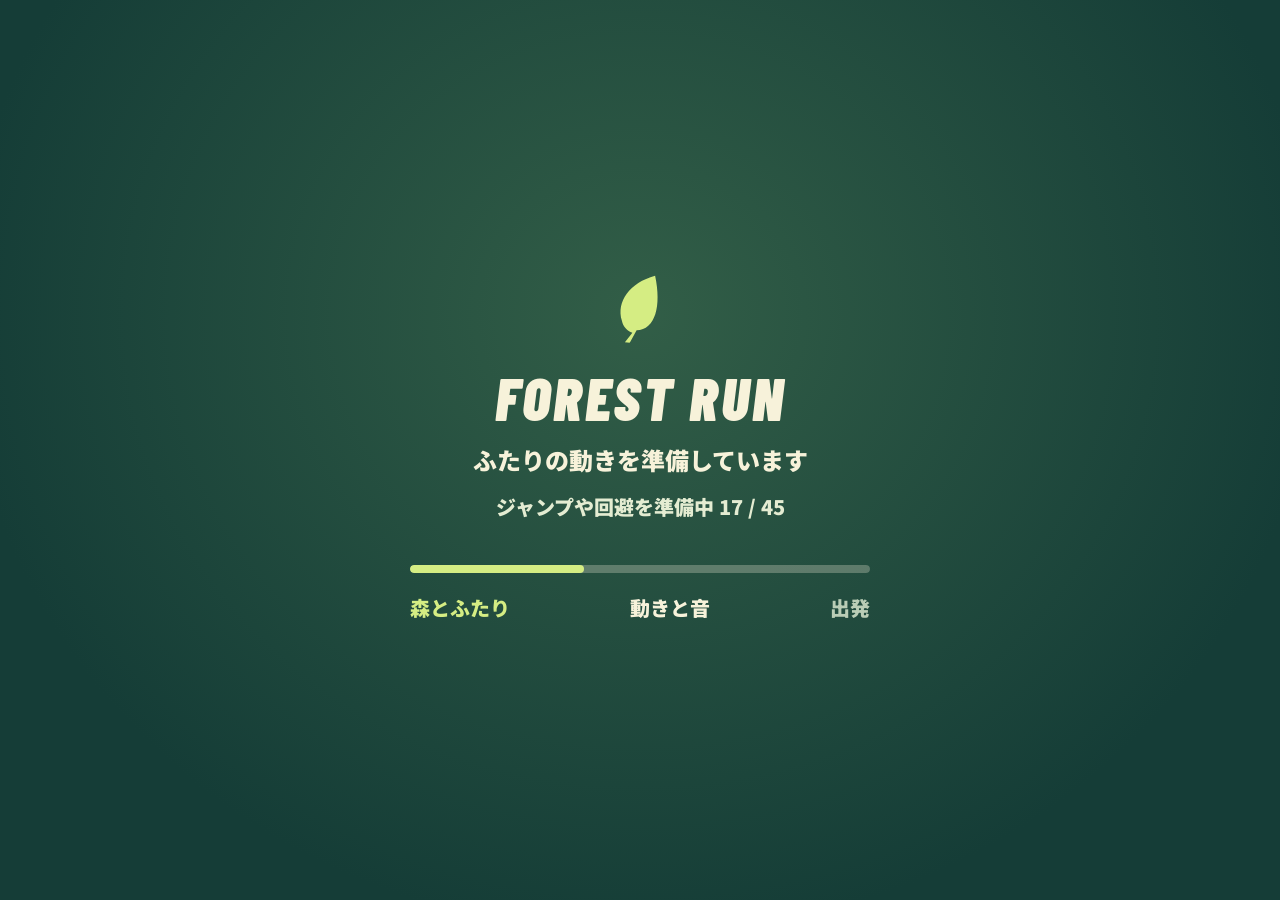
==== commit 2343c93a: "Enable mobile device sharing and game analytics" ====
--- a/games/forest-runner/index.html
+++ b/games/forest-runner/index.html
@@ -23,10 +23,12 @@
     <meta name="twitter:description" content="犬とどんぐりと、森をひとっ走り。画面のどこでも、タイミングを合わせてタップ。" />
     <meta name="twitter:image" content="https://green27donguri.github.io/games/forest-runner/thumbnail.png" />
     <meta name="twitter:image:alt" content="森を走る犬とどんぐり" />
-    <script type="module" crossorigin src="./assets/index-D-UmJDlc.js"></script>
-    <style id="game-ui">@font-face{font-family:Forest Display;src:url(./fonts/barlow-condensed-900-italic.woff2)format("woff2");font-weight:900;font-style:italic;font-display:swap}@font-face{font-family:Forest Sans JP;src:url(./fonts/noto-sans-jp-900-ui.woff2)format("woff2");font-weight:900;font-style:normal;font-display:swap}:root{--ink:#153d37;--cream:#f7f2da;--pear:#d5ed83;--mandarin:#dc8751;color:var(--ink);font-synthesis:none;text-rendering:optimizelegibility;-webkit-font-smoothing:antialiased;background:#dbe9e3;font-family:Forest Sans JP,sans-serif;font-weight:900}*{box-sizing:border-box}[hidden]{display:none!important}.instruction-part{white-space:nowrap;display:inline-block}html,body{overscroll-behavior:none;width:100%;height:100%;margin:0;overflow:hidden}body{-webkit-user-select:none;user-select:none;-webkit-tap-highlight-color:transparent}#game{--inset:7%;--ui-unit:clamp(.72px, min(.078125vw, .138889dvh), 3px);--ui-copy:max(16px, calc(20 * var(--ui-unit)));--ui-label:max(14px, calc(16 * var(--ui-unit)));--tap-size:clamp(72px, calc(92 * var(--ui-unit)), 12dvh);isolation:isolate;touch-action:none;cursor:pointer;outline:none;width:100%;height:100dvh;min-height:100%;position:relative;overflow:hidden}#scene,#scene canvas{width:100%;height:100%;display:block;position:absolute;inset:0}#loading-screen{z-index:8;padding:calc(24 * var(--ui-unit));color:var(--cream);background:radial-gradient(at 50% 35%,#325e47,#153d37 75%);place-items:center;display:grid;position:absolute;inset:0}.loading-card{width:min(100%, calc(460 * var(--ui-unit)));text-align:center}.loading-leaf{width:calc(50 * var(--ui-unit));height:calc(62 * var(--ui-unit));color:var(--pear);animation:1.8s ease-in-out infinite leaf-wait;transform:rotate(-12deg)}.loading-eyebrow{margin:calc(22 * var(--ui-unit)) 0 calc(8 * var(--ui-unit));font:italic 900 calc(60 * var(--ui-unit))/1 "Forest Display", sans-serif;letter-spacing:.045em}#loading-title{margin:calc(14 * var(--ui-unit)) 0 calc(12 * var(--ui-unit));font-size:max(var(--ui-copy), calc(24 * var(--ui-unit)));line-height:1.55}#loading-detail{min-height:3em;margin:0 0 calc(14 * var(--ui-unit));color:#e4ecd2;font-size:var(--ui-copy);line-height:1.6}#loading-progress{appearance:none;width:100%;height:calc(8 * var(--ui-unit));border-radius:calc(8 * var(--ui-unit));accent-color:var(--pear);background:#f7f2da26;border:0;display:block;overflow:hidden}#loading-progress::-webkit-progress-bar{border-radius:calc(8 * var(--ui-unit));background:#f7f2da26}#loading-progress::-webkit-progress-value{background:var(--pear);border-radius:calc(8 * var(--ui-unit))}#loading-progress::-moz-progress-bar{background:var(--pear);border-radius:calc(8 * var(--ui-unit))}.loading-steps{justify-content:space-between;gap:calc(16 * var(--ui-unit));margin:calc(20 * var(--ui-unit)) 0 0;font-size:var(--ui-copy);color:#bacdb6;padding:0;list-style:none;display:flex}.loading-steps li.active{color:var(--cream)}.loading-steps li.done{color:var(--pear)}#game[data-phase=loading] #intro,#game[data-phase=loading] #message,#game[data-phase=loading] #sound-toggle{visibility:hidden}@keyframes leaf-wait{0%,to{transform:translateY(0)rotate(-12deg)}50%{transform:translateY(calc(-7 * var(--ui-unit))) rotate(8deg)}}#sound-toggle{z-index:4;top:max(3%, calc(env(safe-area-inset-top) + calc(10 * var(--ui-unit))));width:max(44px, calc(44 * var(--ui-unit)));height:max(44px, calc(44 * var(--ui-unit)));padding:calc(9 * var(--ui-unit));border:calc(2 * var(--ui-unit)) solid var(--ink);background:var(--cream);color:var(--ink);box-shadow:calc(2 * var(--ui-unit)) calc(3 * var(--ui-unit)) 0 var(--ink);cursor:pointer;touch-action:manipulation;border-radius:50%;position:absolute;right:5%}#sound-toggle svg{width:100%;height:100%;overflow:visible}#sound-toggle .sound-slash,#sound-toggle[data-sound=off] .sound-waves{display:none}#sound-toggle[data-sound=off] .sound-slash{display:block}#sound-toggle:focus-visible{outline:calc(3 * var(--ui-unit)) solid var(--pear);outline-offset:calc(4 * var(--ui-unit))}.svg-library{width:0;height:0;position:absolute;overflow:hidden}.edge-art{pointer-events:none;position:absolute;inset:0;overflow:hidden}.edge-art:after{content:"";bottom:calc(-15 * var(--ui-unit));width:110%;height:calc(100 * var(--ui-unit));background:var(--ink);opacity:.97;position:absolute;left:-4%;transform:rotate(-5deg)}#game[data-phase=playing] .edge-art:after{opacity:0}#game[data-phase=playing] #cue{color:var(--ink);text-shadow:0 calc(1 * var(--ui-unit)) calc(2 * var(--ui-unit)) var(--cream), 0 0 calc(6 * var(--ui-unit)) var(--cream)}#intro{top:max(6.5%, calc(env(safe-area-inset-top) + calc(18 * var(--ui-unit))));left:var(--inset);pointer-events:none;transition:opacity .18s,translate .2s;position:absolute}h1{font-size:min(calc(92 * var(--ui-unit)), 16.8vw);letter-spacing:-.09em;transform-origin:0 100%;margin:0;font-weight:900;line-height:1.23;transform:rotate(-6deg)}.title-line{background:var(--cream);width:max-content;box-shadow:calc(5 * var(--ui-unit)) calc(6 * var(--ui-unit)) 0 var(--ink);margin:-.05em 0 0;padding:0 .22em .07em .13em;display:table;position:relative}.title-line:nth-child(2){margin-left:.16em}.title-line svg{width:.59em;height:.64em;margin-left:.18em;display:inline-block;transform:rotate(16deg)}.subtitle-ribbon{margin:calc(21 * var(--ui-unit)) 0 0 calc(12 * var(--ui-unit));padding:calc(7 * var(--ui-unit)) calc(22 * var(--ui-unit)) calc(9 * var(--ui-unit)) calc(14 * var(--ui-unit));background:var(--ink);color:var(--cream);font-size:var(--ui-copy);letter-spacing:.035em;clip-path:polygon(2% 0,100% 0,96% 100%,0 100%);display:table;transform:rotate(-6deg)}#message{pointer-events:none;opacity:0;visibility:hidden;transition:opacity .15s,visibility .15s;position:absolute;inset:0}#message.is-visible{opacity:1;visibility:visible}.result-heading{top:max(7.5%, calc(env(safe-area-inset-top) + calc(20 * var(--ui-unit))));left:var(--inset);transform-origin:0;position:absolute;right:6%;transform:rotate(-6deg)}.result-heading strong{padding:calc(2 * var(--ui-unit)) calc(22 * var(--ui-unit)) calc(9 * var(--ui-unit)) calc(13 * var(--ui-unit));font:italic 900 min(calc(80 * var(--ui-unit)), 17vw)/.97 "Forest Display", sans-serif;letter-spacing:-.018em;color:var(--cream);background:var(--ink);box-shadow:calc(6 * var(--ui-unit)) calc(7 * var(--ui-unit)) 0 var(--cream);white-space:nowrap;display:table;position:relative}.result-heading h2{margin:calc(16 * var(--ui-unit)) 0 0 calc(8 * var(--ui-unit));padding:calc(5 * var(--ui-unit)) calc(18 * var(--ui-unit)) calc(8 * var(--ui-unit)) calc(12 * var(--ui-unit));background:var(--pear);font-size:var(--ui-copy);letter-spacing:-.03em;clip-path:polygon(2% 0,100% 0,96% 100%,0 100%);line-height:1.25;display:table}#primary-action{bottom:max(8%, calc(env(safe-area-inset-bottom) + calc(27 * var(--ui-unit))));left:var(--inset);width:85%;min-height:calc(110 * var(--ui-unit));grid-template-columns:1fr calc(35 * var(--ui-unit));align-content:center;column-gap:calc(12 * var(--ui-unit));padding:calc(9 * var(--ui-unit)) calc(28 * var(--ui-unit)) calc(12 * var(--ui-unit)) calc(23 * var(--ui-unit));color:var(--ink);background:var(--pear);text-align:left;transform-origin:50%;box-shadow:calc(7 * var(--ui-unit)) calc(8 * var(--ui-unit)) 0 var(--ink);cursor:pointer;pointer-events:auto;border:0;border-radius:0;transition:translate .15s,box-shadow .15s,background .15s;display:grid;position:absolute;transform:rotate(-5deg)}#primary-action:after{content:"";right:calc(-1 * var(--ui-unit));top:calc(-1 * var(--ui-unit));width:calc(23 * var(--ui-unit));height:calc(23 * var(--ui-unit));background:var(--ink);clip-path:polygon(100% 0,100% 100%,0 0);position:absolute}#action-english{font:italic 900 calc(50 * var(--ui-unit))/.88 "Forest Display", sans-serif;letter-spacing:.01em}#action-japanese{margin-top:calc(6 * var(--ui-unit));font:900 var(--ui-copy)/1.35 "Forest Sans JP", sans-serif;letter-spacing:.05em;grid-column:1/-1}#primary-action svg{width:calc(29 * var(--ui-unit));height:calc(39 * var(--ui-unit));align-self:center}#primary-action:hover{translate:calc(2 * var(--ui-unit)) calc(-3 * var(--ui-unit));box-shadow:calc(9 * var(--ui-unit)) calc(11 * var(--ui-unit)) 0 var(--ink)}#primary-action:active{translate:calc(5 * var(--ui-unit)) calc(5 * var(--ui-unit));box-shadow:calc(2 * var(--ui-unit)) calc(3 * var(--ui-unit)) 0 var(--ink)}#primary-action:focus-visible{outline:calc(4 * var(--ui-unit)) solid var(--cream);outline-offset:calc(7 * var(--ui-unit))}#primary-action:disabled{opacity:.5;pointer-events:none}#message-detail{left:var(--inset);right:5%;bottom:max(3.5%, calc(env(safe-area-inset-bottom) + calc(8 * var(--ui-unit))));font-size:var(--ui-copy);color:var(--cream);text-align:center;letter-spacing:.015em;margin:0;line-height:1.5;position:absolute}#game[data-phase=ready] .result-heading{display:none}#game[data-phase=failed] #primary-action{background:var(--mandarin)}#game[data-phase=failed] .result-heading h2{background:var(--cream)}.result-summary{bottom:21%;left:calc(var(--inset) + calc(4 * var(--ui-unit)));align-items:baseline;gap:0 calc(13 * var(--ui-unit));width:max-content;padding:calc(5 * var(--ui-unit)) calc(15 * var(--ui-unit)) calc(8 * var(--ui-unit));background:var(--cream);box-shadow:calc(4 * var(--ui-unit)) calc(5 * var(--ui-unit)) 0 var(--ink);grid-template-columns:auto auto;display:grid;position:absolute;transform:rotate(-5deg)}.result-score{gap:calc(2 * var(--ui-unit));margin:calc(3 * var(--ui-unit)) 0 calc(5 * var(--ui-unit));grid-column:1/-1;display:grid}.result-score span{font:italic 900 var(--ui-label)/1 "Forest Display", sans-serif;letter-spacing:.12em}#result-score{font:italic 900 calc(80 * var(--ui-unit))/.95 "Forest Display", sans-serif;letter-spacing:-.02em;font-variant-numeric:tabular-nums}#result-label{font-size:var(--ui-label)}#result-count{font:italic 900 calc(30 * var(--ui-unit))/1 "Forest Display", sans-serif;letter-spacing:-.01em}.leaf-progress{align-items:center;gap:calc(5 * var(--ui-unit));--leaf-vein:var(--cream);display:flex}.leaf-progress svg{width:calc(13 * var(--ui-unit));height:calc(17 * var(--ui-unit));opacity:.23;transform:rotate(9deg)}.leaf-progress svg.filled{opacity:1;color:var(--charge-color,var(--ink));filter:drop-shadow(0 0 calc(var(--voltage,0) * calc(3 * var(--ui-unit))) #edc86e)}.result-summary .leaf-progress{margin-top:calc(4 * var(--ui-unit));padding:calc(2 * var(--ui-unit)) 0;grid-column:1/-1}.result-summary .leaf-progress svg{width:calc(11 * var(--ui-unit));height:calc(14 * var(--ui-unit))}#run-progress{top:max(4%, calc(env(safe-area-inset-top) + calc(12 * var(--ui-unit))));left:var(--inset);padding:calc(8 * var(--ui-unit)) calc(16 * var(--ui-unit)) calc(9 * var(--ui-unit)) calc(11 * var(--ui-unit));background:var(--cream);box-shadow:calc(4 * var(--ui-unit)) calc(5 * var(--ui-unit)) 0 var(--ink);pointer-events:none;transition:opacity .16s;position:absolute;transform:rotate(-5deg)}#run-count{font:italic 900 calc(46 * var(--ui-unit))/.95 "Forest Display", sans-serif;display:block}#run-count span{font-size:calc(28 * var(--ui-unit));margin-left:calc(3 * var(--ui-unit))}#run-progress .leaf-progress{margin-top:calc(5 * var(--ui-unit));gap:calc(3 * var(--ui-unit))}#run-progress .leaf-progress svg{width:calc(10 * var(--ui-unit));height:calc(13 * var(--ui-unit))}#tap-guide{pointer-events:none;transition:opacity .15s;position:absolute;inset:0}#cue{top:calc(90% - 39px + var(--tap-size) / 2 + 8 * var(--ui-unit));text-align:center;width:100%;font-size:var(--ui-copy);letter-spacing:.035em;color:var(--cream);margin:0;line-height:1.4;position:absolute}#cue:empty{display:none}#rhythm,#tap-acknowledgment{left:calc(50% - var(--tap-size) / 2);bottom:calc(10% + 39px - var(--tap-size) / 2);width:var(--tap-size);height:var(--tap-size);color:var(--ink);position:absolute}#tap-acknowledgment{pointer-events:none}.tap-target,#approach-ring,#tap-press,#tap-echo{border-radius:50%;position:absolute;inset:0}.tap-target{border:calc(3 * var(--ui-unit)) solid var(--ink);background:var(--cream);box-shadow:0 0 0 calc(4 * var(--ui-unit)) var(--cream), calc(3 * var(--ui-unit)) calc(6 * var(--ui-unit)) 0 calc(4 * var(--ui-unit)) #153d3744}#approach-ring{border:calc(3 * var(--ui-unit)) solid var(--pear);box-shadow:0 0 0 calc(1 * var(--ui-unit)) var(--ink)}#rhythm.waiting #approach-ring{opacity:.45;border-style:dashed}#rhythm.waiting .tap-target{background:#f7f2dabf}#rhythm.on-time .tap-target{background:var(--pear)}.target-leaf{top:calc(-17 * var(--ui-unit));right:calc(-8 * var(--ui-unit));width:calc(24 * var(--ui-unit));height:calc(29 * var(--ui-unit));color:var(--pear);filter:drop-shadow(calc(1 * var(--ui-unit)) calc(2 * var(--ui-unit)) 0 var(--ink));position:absolute;transform:rotate(35deg)}#tap-label{font:italic 900 max(23px, calc(32 * var(--ui-unit)))/1 "Forest Display", sans-serif;place-items:center;display:grid;position:absolute;inset:0}#tap-press{opacity:0;border:calc(2 * var(--ui-unit)) solid var(--ink);background:var(--cream)}#tap-echo{opacity:0;border:calc(3 * var(--ui-unit)) solid var(--cream)}#tap-feedback{top:max(18%, calc(130 * var(--ui-unit)));left:var(--inset);justify-items:start;gap:calc(7 * var(--ui-unit));transform-origin:0;pointer-events:none;transition:opacity .17s;display:grid;position:absolute;right:5%;transform:rotate(-7deg)}#tap-feedback strong{font:italic 900 min(calc(96 * var(--ui-unit)), 19vw)/.93 "Forest Display", sans-serif;letter-spacing:-.015em;padding:calc(1 * var(--ui-unit)) calc(19 * var(--ui-unit)) calc(9 * var(--ui-unit)) calc(10 * var(--ui-unit));color:var(--cream);background:var(--ink);box-shadow:calc(5 * var(--ui-unit)) calc(6 * var(--ui-unit)) 0 var(--cream);position:relative}#tap-feedback span{margin:calc(6 * var(--ui-unit)) 0 0 calc(9 * var(--ui-unit));padding:calc(4 * var(--ui-unit)) calc(19 * var(--ui-unit)) calc(7 * var(--ui-unit)) calc(12 * var(--ui-unit));background:var(--pear);font-size:var(--ui-copy);clip-path:polygon(2% 0,100% 0,96% 100%,0 100%);display:table}#tap-feedback>svg{width:calc(28 * var(--ui-unit));height:calc(34 * var(--ui-unit));left:calc(228 * var(--ui-unit));bottom:calc(-5 * var(--ui-unit));color:var(--ink);position:absolute;transform:rotate(28deg)}#tap-feedback.is-hint strong{font-size:calc(54 * var(--ui-unit))}#tap-feedback.is-hint span{font-size:var(--ui-label)}#tap-feedback[data-grade=GOOD] span{background:var(--mandarin)}#tap-feedback.is-result{top:auto;bottom:max(3.5%, calc(env(safe-area-inset-bottom) + calc(8 * var(--ui-unit))));justify-items:center;transform:rotate(-3deg)}#tap-feedback.is-result strong,#tap-feedback.is-result>svg{display:none}#tap-feedback.is-result span{padding:calc(5 * var(--ui-unit)) calc(16 * var(--ui-unit)) calc(7 * var(--ui-unit));color:var(--ink);background:var(--cream);box-shadow:calc(3 * var(--ui-unit)) calc(3 * var(--ui-unit)) 0 var(--ink);margin:0}#message.is-visible .result-heading{animation:.35s cubic-bezier(.16,.8,.25,1) both ribbon-in}#message.is-visible .result-summary{animation:.3s cubic-bezier(.16,.8,.25,1) .14s both ribbon-in}#message.is-visible #primary-action{animation:.32s cubic-bezier(.16,.8,.25,1) .28s both action-in}#game[data-phase=failed] #message.is-visible .result-heading,#game[data-phase=failed] #message.is-visible .result-summary,#game[data-phase=failed] #message.is-visible #primary-action{animation-name:result-soft-in;animation-duration:.28s}#game[data-phase=countdown] .result-heading,#game[data-phase=resuming] .result-heading{top:11%}.invisible{visibility:hidden;opacity:0!important}@keyframes ribbon-in{0%{opacity:0;translate:calc(-48 * var(--ui-unit)) calc(12 * var(--ui-unit))}to{opacity:1;translate:0}}@keyframes action-in{0%{opacity:0;translate:calc(35 * var(--ui-unit)) calc(22 * var(--ui-unit))}to{opacity:1;translate:0}}@keyframes result-soft-in{0%{opacity:0;translate:0 calc(6 * var(--ui-unit))}to{opacity:1;translate:0}}@media (aspect-ratio<=1){#game{--ui-unit:clamp(.85px, min(.25641vw, .128205dvh), 3px)}.result-summary{top:max(25%, calc(7.5% + 168 * var(--ui-unit)));align-items:center;gap:0 calc(8 * var(--ui-unit));padding:calc(5 * var(--ui-unit)) calc(11 * var(--ui-unit)) calc(6 * var(--ui-unit));grid-template-columns:auto auto auto;bottom:auto}.result-score{margin:0 calc(5 * var(--ui-unit)) 0 0;grid-area:1/1/3}#result-score{font-size:calc(50 * var(--ui-unit))}#result-label{grid-area:1/2}#result-count{font-size:calc(26 * var(--ui-unit));grid-area:1/3}.result-summary .leaf-progress{gap:calc(3 * var(--ui-unit));margin-top:calc(3 * var(--ui-unit));grid-area:2/2/auto/4}.result-summary .leaf-progress svg{width:calc(8 * var(--ui-unit));height:calc(10 * var(--ui-unit))}}@media (aspect-ratio>=1){#intro{top:8%}h1{font-size:calc(108 * var(--ui-unit))}#primary-action{width:min(40%, calc(320 * var(--ui-unit)));bottom:12%}#action-english{font-size:calc(65 * var(--ui-unit))}#message-detail{width:min(45%, calc(440 * var(--ui-unit)));text-align:left;bottom:3%}.result-heading{max-width:45%;top:9%;right:auto}.result-heading strong{font-size:calc(96 * var(--ui-unit))}.result-summary{bottom:34%}#tap-feedback{top:27%}#tap-feedback.is-result{width:min(40%, calc(320 * var(--ui-unit)));justify-items:start;top:auto;bottom:5%;right:auto}#tap-feedback strong{font-size:calc(96 * var(--ui-unit))}.edge-art:after{transform:rotate(-2deg)}}@media (height<=640px) and (aspect-ratio<=1){#intro{top:5%}.result-heading{top:7%}.result-heading strong{font-size:min(calc(64 * var(--ui-unit)), 17vw)}.result-heading h2{margin-top:calc(10 * var(--ui-unit))}#primary-action{min-height:calc(76 * var(--ui-unit));padding-top:calc(5 * var(--ui-unit));padding-bottom:calc(7 * var(--ui-unit));bottom:8%}#action-english{font-size:calc(38 * var(--ui-unit))}#action-japanese{font-size:max(14px, calc(18 * var(--ui-unit)));margin-top:calc(4 * var(--ui-unit))}#message-detail,#tap-feedback.is-result{bottom:max(1.2%, calc(env(safe-area-inset-bottom) + 6px))}.result-summary{top:max(28%, calc(7% + 128 * var(--ui-unit)));gap:0 calc(7 * var(--ui-unit))}#result-score{font-size:calc(44 * var(--ui-unit))}#result-count{font-size:calc(25 * var(--ui-unit))}#tap-feedback strong{padding-bottom:calc(5 * var(--ui-unit));font-size:14vw}#tap-feedback{top:max(18%, calc(106 * var(--ui-unit)));gap:calc(5 * var(--ui-unit))}#tap-feedback span{margin-top:calc(3 * var(--ui-unit));padding-top:calc(2 * var(--ui-unit));padding-bottom:calc(5 * var(--ui-unit))}#tap-feedback.is-result{top:auto}}@media (aspect-ratio>=3/2) and (height<=480px){h1{font-size:calc(64 * var(--ui-unit))}#message-detail,#tap-feedback.is-result{width:45%;bottom:max(2%, calc(env(safe-area-inset-bottom) + 6px))}.edge-art:after{height:max(64px, calc(80 * var(--ui-unit)))}.result-summary{left:auto;right:var(--inset);bottom:22%}}@media (prefers-reduced-motion:reduce){*,:before,:after{transition:none!important;animation:none!important}}#result-actions,#result-primary{display:contents}#game:is([data-phase=ready],[data-phase=paused],[data-phase=goal],[data-phase=failed]) #result-actions{left:var(--inset);bottom:max(3.5%, calc(env(safe-area-inset-bottom) + 10px));gap:max(12px, calc(14 * var(--ui-unit)));width:85%;display:grid;position:absolute}#game:is([data-phase=ready],[data-phase=paused],[data-phase=goal],[data-phase=failed]) #primary-action{width:100%;position:relative;inset:auto;transform:rotate(-3deg)}#game:is([data-phase=ready],[data-phase=paused],[data-phase=goal],[data-phase=failed]) #message-detail{text-align:left;width:100%;margin:0;position:static}#message-detail:empty{display:none}#result-links{gap:max(6px, calc(8 * var(--ui-unit)));pointer-events:auto;display:flex}#result-links>*{min-width:44px;min-height:max(44px, calc(44 * var(--ui-unit)));border:2px solid var(--ink);background:var(--cream);color:var(--ink);font:inherit;font-size:var(--ui-label);cursor:pointer;touch-action:manipulation;box-shadow:calc(3 * var(--ui-unit)) calc(3 * var(--ui-unit)) 0 var(--ink);border-radius:4px;flex:1 1 0;justify-content:center;align-items:center;gap:8px;padding:8px 2px;line-height:1.3;text-decoration:none;display:flex}#result-links svg{flex:none;width:20px;height:20px}#result-links>:hover{background:var(--pear)}#result-links>:focus-visible{outline:3px solid var(--cream);outline-offset:4px}#result-links>:disabled{opacity:.5;cursor:default}#game:is([data-phase=goal],[data-phase=failed]) #site-home span{display:none}#result-links[inert]{opacity:.5}#game:is([data-phase=goal],[data-phase=failed]) #result-primary{grid-template-columns:minmax(0,1fr) auto;align-items:center;gap:12px;display:grid;position:relative}#game:is([data-phase=goal],[data-phase=failed]) #result-links>*{width:max(44px, calc(44 * var(--ui-unit)));flex:none}#share-menu{z-index:7;overscroll-behavior:contain;touch-action:pan-y;pointer-events:auto;width:260px;max-width:calc(100vw - 32px);color:var(--ink);background:#fffef7;border:1px solid #153d3730;border-radius:10px;padding:6px;position:absolute;bottom:calc(100% + 12px);right:0;overflow-y:auto;box-shadow:0 8px 30px #153d3733,0 2px 5px #153d3726}#game.share-menu-open{touch-action:pan-y}#share-menu [role=menuitem]{width:100%;min-height:44px;color:inherit;text-align:left;cursor:pointer;touch-action:manipulation;background:0 0;border:0;border-radius:5px;align-items:center;gap:12px;padding:8px 10px;font:500 15px/1.4 system-ui,sans-serif;text-decoration:none;display:flex}#share-menu [role=menuitem]:hover,#share-menu [role=menuitem]:focus-visible{background:#e5efd7;outline:none}#share-menu [role=menuitem]:is(:disabled,[aria-disabled=true]){opacity:.45;cursor:default}.share-mark{flex:none;place-items:center;width:20px;height:20px;font:600 21px/1 sans-serif;display:grid}.share-x-mark{font-size:17px;font-weight:400}.share-destinations{grid-template-columns:repeat(2,minmax(0,1fr));display:grid}#share-menu .share-destinations [role=menuitem]{gap:7px;padding:8px 6px;font-size:14px}.share-divider{background:#153d3720;height:1px;margin:5px -6px}#game:is([data-phase=goal],[data-phase=failed]) #primary-action{min-height:max(64px, calc(72 * var(--ui-unit)));padding-top:6px;padding-bottom:8px}#game:is([data-phase=goal],[data-phase=failed]) #action-english{font-size:calc(42 * var(--ui-unit))}#game:is([data-phase=goal],[data-phase=failed]) #action-japanese{font-size:var(--ui-label);margin-top:4px}#share-status{font-size:var(--ui-label);color:var(--cream);margin:0;line-height:1.5}#share-status:empty,.has-share-status #message-detail{display:none}@media (aspect-ratio>=1){#game:is([data-phase=ready],[data-phase=paused],[data-phase=goal],[data-phase=failed]) #result-actions{width:min(40%, calc(320 * var(--ui-unit)));bottom:max(3%, calc(env(safe-area-inset-bottom) + 10px))}#game:is([data-phase=goal],[data-phase=failed]) .result-summary{bottom:38%}}@media (aspect-ratio>=3/2) and (height<=480px){#game:is([data-phase=ready],[data-phase=paused],[data-phase=goal],[data-phase=failed]) #result-actions{bottom:max(2%, calc(env(safe-area-inset-bottom) + 6px));gap:10px}#primary-action{min-height:64px;padding-top:5px;padding-bottom:7px}#action-english{font-size:calc(48 * var(--ui-unit))}#game:is([data-phase=goal],[data-phase=failed]) .result-summary{bottom:22%}}@media (aspect-ratio<=1){#game:is([data-phase=goal],[data-phase=failed]) #result-primary{gap:8px}#game:is([data-phase=goal],[data-phase=failed]) #action-english{font-size:34px}#game:is([data-phase=goal],[data-phase=failed]) #primary-action{grid-template-columns:1fr;padding-left:12px;padding-right:12px}#game:is([data-phase=goal],[data-phase=failed]) #primary-action svg{display:none}}
+    <script type="module" crossorigin src="./assets/index-Df9WrRba.js"></script>
+    <style id="game-ui">@font-face{font-family:Forest Display;src:url(./fonts/barlow-condensed-900-italic.woff2)format("woff2");font-weight:900;font-style:italic;font-display:swap}@font-face{font-family:Forest Sans JP;src:url(./fonts/noto-sans-jp-900-ui.woff2)format("woff2");font-weight:900;font-style:normal;font-display:swap}:root{--ink:#153d37;--cream:#f7f2da;--pear:#d5ed83;--mandarin:#dc8751;color:var(--ink);font-synthesis:none;text-rendering:optimizelegibility;-webkit-font-smoothing:antialiased;background:#dbe9e3;font-family:Forest Sans JP,sans-serif;font-weight:900}*{box-sizing:border-box}[hidden]{display:none!important}.instruction-part{white-space:nowrap;display:inline-block}html,body{overscroll-behavior:none;width:100%;height:100%;margin:0;overflow:hidden}body{-webkit-user-select:none;user-select:none;-webkit-tap-highlight-color:transparent}#game{--inset:7%;--ui-unit:clamp(.72px, min(.078125vw, .138889dvh), 3px);--ui-copy:max(16px, calc(20 * var(--ui-unit)));--ui-label:max(14px, calc(16 * var(--ui-unit)));--tap-size:clamp(72px, calc(92 * var(--ui-unit)), 12dvh);isolation:isolate;touch-action:none;cursor:pointer;outline:none;width:100%;height:100dvh;min-height:100%;position:relative;overflow:hidden}#scene,#scene canvas{width:100%;height:100%;display:block;position:absolute;inset:0}#loading-screen{z-index:8;padding:calc(24 * var(--ui-unit));color:var(--cream);background:radial-gradient(at 50% 35%,#325e47,#153d37 75%);place-items:center;display:grid;position:absolute;inset:0}.loading-card{width:min(100%, calc(460 * var(--ui-unit)));text-align:center}.loading-leaf{width:calc(50 * var(--ui-unit));height:calc(62 * var(--ui-unit));color:var(--pear);animation:1.8s ease-in-out infinite leaf-wait;transform:rotate(-12deg)}.loading-eyebrow{margin:calc(22 * var(--ui-unit)) 0 calc(8 * var(--ui-unit));font:italic 900 calc(60 * var(--ui-unit))/1 "Forest Display", sans-serif;letter-spacing:.045em}#loading-title{margin:calc(14 * var(--ui-unit)) 0 calc(12 * var(--ui-unit));font-size:max(var(--ui-copy), calc(24 * var(--ui-unit)));line-height:1.55}#loading-detail{min-height:3em;margin:0 0 calc(14 * var(--ui-unit));color:#e4ecd2;font-size:var(--ui-copy);line-height:1.6}#loading-progress{appearance:none;width:100%;height:calc(8 * var(--ui-unit));border-radius:calc(8 * var(--ui-unit));accent-color:var(--pear);background:#f7f2da26;border:0;display:block;overflow:hidden}#loading-progress::-webkit-progress-bar{border-radius:calc(8 * var(--ui-unit));background:#f7f2da26}#loading-progress::-webkit-progress-value{background:var(--pear);border-radius:calc(8 * var(--ui-unit))}#loading-progress::-moz-progress-bar{background:var(--pear);border-radius:calc(8 * var(--ui-unit))}.loading-steps{justify-content:space-between;gap:calc(16 * var(--ui-unit));margin:calc(20 * var(--ui-unit)) 0 0;font-size:var(--ui-copy);color:#bacdb6;padding:0;list-style:none;display:flex}.loading-steps li.active{color:var(--cream)}.loading-steps li.done{color:var(--pear)}#game[data-phase=loading] #intro,#game[data-phase=loading] #message,#game[data-phase=loading] #sound-toggle{visibility:hidden}@keyframes leaf-wait{0%,to{transform:translateY(0)rotate(-12deg)}50%{transform:translateY(calc(-7 * var(--ui-unit))) rotate(8deg)}}#sound-toggle{z-index:4;top:max(3%, calc(env(safe-area-inset-top) + calc(10 * var(--ui-unit))));width:max(44px, calc(44 * var(--ui-unit)));height:max(44px, calc(44 * var(--ui-unit)));padding:calc(9 * var(--ui-unit));border:calc(2 * var(--ui-unit)) solid var(--ink);background:var(--cream);color:var(--ink);box-shadow:calc(2 * var(--ui-unit)) calc(3 * var(--ui-unit)) 0 var(--ink);cursor:pointer;touch-action:manipulation;border-radius:50%;position:absolute;right:5%}#sound-toggle svg{width:100%;height:100%;overflow:visible}#sound-toggle .sound-slash,#sound-toggle[data-sound=off] .sound-waves{display:none}#sound-toggle[data-sound=off] .sound-slash{display:block}#sound-toggle:focus-visible{outline:calc(3 * var(--ui-unit)) solid var(--pear);outline-offset:calc(4 * var(--ui-unit))}.svg-library{width:0;height:0;position:absolute;overflow:hidden}.edge-art{pointer-events:none;position:absolute;inset:0;overflow:hidden}.edge-art:after{content:"";bottom:calc(-15 * var(--ui-unit));width:110%;height:calc(100 * var(--ui-unit));background:var(--ink);opacity:.97;position:absolute;left:-4%;transform:rotate(-5deg)}#game[data-phase=playing] .edge-art:after{opacity:0}#game[data-phase=playing] #cue{color:var(--ink);text-shadow:0 calc(1 * var(--ui-unit)) calc(2 * var(--ui-unit)) var(--cream), 0 0 calc(6 * var(--ui-unit)) var(--cream)}#intro{top:max(6.5%, calc(env(safe-area-inset-top) + calc(18 * var(--ui-unit))));left:var(--inset);pointer-events:none;transition:opacity .18s,translate .2s;position:absolute}h1{font-size:min(calc(92 * var(--ui-unit)), 16.8vw);letter-spacing:-.09em;transform-origin:0 100%;margin:0;font-weight:900;line-height:1.23;transform:rotate(-6deg)}.title-line{background:var(--cream);width:max-content;box-shadow:calc(5 * var(--ui-unit)) calc(6 * var(--ui-unit)) 0 var(--ink);margin:-.05em 0 0;padding:0 .22em .07em .13em;display:table;position:relative}.title-line:nth-child(2){margin-left:.16em}.title-line svg{width:.59em;height:.64em;margin-left:.18em;display:inline-block;transform:rotate(16deg)}.subtitle-ribbon{margin:calc(21 * var(--ui-unit)) 0 0 calc(12 * var(--ui-unit));padding:calc(7 * var(--ui-unit)) calc(22 * var(--ui-unit)) calc(9 * var(--ui-unit)) calc(14 * var(--ui-unit));background:var(--ink);color:var(--cream);font-size:var(--ui-copy);letter-spacing:.035em;clip-path:polygon(2% 0,100% 0,96% 100%,0 100%);display:table;transform:rotate(-6deg)}#message{pointer-events:none;opacity:0;visibility:hidden;transition:opacity .15s,visibility .15s;position:absolute;inset:0}#message.is-visible{opacity:1;visibility:visible}.result-heading{top:max(7.5%, calc(env(safe-area-inset-top) + calc(20 * var(--ui-unit))));left:var(--inset);transform-origin:0;position:absolute;right:6%;transform:rotate(-6deg)}.result-heading strong{padding:calc(2 * var(--ui-unit)) calc(22 * var(--ui-unit)) calc(9 * var(--ui-unit)) calc(13 * var(--ui-unit));font:italic 900 min(calc(80 * var(--ui-unit)), 17vw)/.97 "Forest Display", sans-serif;letter-spacing:-.018em;color:var(--cream);background:var(--ink);box-shadow:calc(6 * var(--ui-unit)) calc(7 * var(--ui-unit)) 0 var(--cream);white-space:nowrap;display:table;position:relative}.result-heading h2{margin:calc(16 * var(--ui-unit)) 0 0 calc(8 * var(--ui-unit));padding:calc(5 * var(--ui-unit)) calc(18 * var(--ui-unit)) calc(8 * var(--ui-unit)) calc(12 * var(--ui-unit));background:var(--pear);font-size:var(--ui-copy);letter-spacing:-.03em;clip-path:polygon(2% 0,100% 0,96% 100%,0 100%);line-height:1.25;display:table}#primary-action{bottom:max(8%, calc(env(safe-area-inset-bottom) + calc(27 * var(--ui-unit))));left:var(--inset);width:85%;min-height:calc(110 * var(--ui-unit));grid-template-columns:1fr calc(35 * var(--ui-unit));align-content:center;column-gap:calc(12 * var(--ui-unit));padding:calc(9 * var(--ui-unit)) calc(28 * var(--ui-unit)) calc(12 * var(--ui-unit)) calc(23 * var(--ui-unit));color:var(--ink);background:var(--pear);text-align:left;transform-origin:50%;box-shadow:calc(7 * var(--ui-unit)) calc(8 * var(--ui-unit)) 0 var(--ink);cursor:pointer;pointer-events:auto;border:0;border-radius:0;transition:translate .15s,box-shadow .15s,background .15s;display:grid;position:absolute;transform:rotate(-5deg)}#primary-action:after{content:"";right:calc(-1 * var(--ui-unit));top:calc(-1 * var(--ui-unit));width:calc(23 * var(--ui-unit));height:calc(23 * var(--ui-unit));background:var(--ink);clip-path:polygon(100% 0,100% 100%,0 0);position:absolute}#action-english{font:italic 900 calc(50 * var(--ui-unit))/.88 "Forest Display", sans-serif;letter-spacing:.01em}#action-japanese{margin-top:calc(6 * var(--ui-unit));font:900 var(--ui-copy)/1.35 "Forest Sans JP", sans-serif;letter-spacing:.05em;grid-column:1/-1}#primary-action svg{width:calc(29 * var(--ui-unit));height:calc(39 * var(--ui-unit));align-self:center}#primary-action:hover{translate:calc(2 * var(--ui-unit)) calc(-3 * var(--ui-unit));box-shadow:calc(9 * var(--ui-unit)) calc(11 * var(--ui-unit)) 0 var(--ink)}#primary-action:active{translate:calc(5 * var(--ui-unit)) calc(5 * var(--ui-unit));box-shadow:calc(2 * var(--ui-unit)) calc(3 * var(--ui-unit)) 0 var(--ink)}#primary-action:focus-visible{outline:calc(4 * var(--ui-unit)) solid var(--cream);outline-offset:calc(7 * var(--ui-unit))}#primary-action:disabled{opacity:.5;pointer-events:none}#message-detail{left:var(--inset);right:5%;bottom:max(3.5%, calc(env(safe-area-inset-bottom) + calc(8 * var(--ui-unit))));font-size:var(--ui-copy);color:var(--cream);text-align:center;letter-spacing:.015em;margin:0;line-height:1.5;position:absolute}#game[data-phase=ready] .result-heading{display:none}#game[data-phase=failed] #primary-action{background:var(--mandarin)}#game[data-phase=failed] .result-heading h2{background:var(--cream)}.result-summary{bottom:21%;left:calc(var(--inset) + calc(4 * var(--ui-unit)));align-items:baseline;gap:0 calc(13 * var(--ui-unit));width:max-content;padding:calc(5 * var(--ui-unit)) calc(15 * var(--ui-unit)) calc(8 * var(--ui-unit));background:var(--cream);box-shadow:calc(4 * var(--ui-unit)) calc(5 * var(--ui-unit)) 0 var(--ink);grid-template-columns:auto auto;display:grid;position:absolute;transform:rotate(-5deg)}.result-score{gap:calc(2 * var(--ui-unit));margin:calc(3 * var(--ui-unit)) 0 calc(5 * var(--ui-unit));grid-column:1/-1;display:grid}.result-score span{font:italic 900 var(--ui-label)/1 "Forest Display", sans-serif;letter-spacing:.12em}#result-score{font:italic 900 calc(80 * var(--ui-unit))/.95 "Forest Display", sans-serif;letter-spacing:-.02em;font-variant-numeric:tabular-nums}#result-label{font-size:var(--ui-label)}#result-count{font:italic 900 calc(30 * var(--ui-unit))/1 "Forest Display", sans-serif;letter-spacing:-.01em}.leaf-progress{align-items:center;gap:calc(5 * var(--ui-unit));--leaf-vein:var(--cream);display:flex}.leaf-progress svg{width:calc(13 * var(--ui-unit));height:calc(17 * var(--ui-unit));opacity:.23;transform:rotate(9deg)}.leaf-progress svg.filled{opacity:1;color:var(--charge-color,var(--ink));filter:drop-shadow(0 0 calc(var(--voltage,0) * calc(3 * var(--ui-unit))) #edc86e)}.result-summary .leaf-progress{margin-top:calc(4 * var(--ui-unit));padding:calc(2 * var(--ui-unit)) 0;grid-column:1/-1}.result-summary .leaf-progress svg{width:calc(11 * var(--ui-unit));height:calc(14 * var(--ui-unit))}#run-progress{top:max(4%, calc(env(safe-area-inset-top) + calc(12 * var(--ui-unit))));left:var(--inset);padding:calc(8 * var(--ui-unit)) calc(16 * var(--ui-unit)) calc(9 * var(--ui-unit)) calc(11 * var(--ui-unit));background:var(--cream);box-shadow:calc(4 * var(--ui-unit)) calc(5 * var(--ui-unit)) 0 var(--ink);pointer-events:none;transition:opacity .16s;position:absolute;transform:rotate(-5deg)}#run-count{font:italic 900 calc(46 * var(--ui-unit))/.95 "Forest Display", sans-serif;display:block}#run-count span{font-size:calc(28 * var(--ui-unit));margin-left:calc(3 * var(--ui-unit))}#run-progress .leaf-progress{margin-top:calc(5 * var(--ui-unit));gap:calc(3 * var(--ui-unit))}#run-progress .leaf-progress svg{width:calc(10 * var(--ui-unit));height:calc(13 * var(--ui-unit))}#tap-guide{pointer-events:none;transition:opacity .15s;position:absolute;inset:0}#cue{top:calc(90% - 39px + var(--tap-size) / 2 + 8 * var(--ui-unit));text-align:center;width:100%;font-size:var(--ui-copy);letter-spacing:.035em;color:var(--cream);margin:0;line-height:1.4;position:absolute}#cue:empty{display:none}#rhythm,#tap-acknowledgment{left:calc(50% - var(--tap-size) / 2);bottom:calc(10% + 39px - var(--tap-size) / 2);width:var(--tap-size);height:var(--tap-size);color:var(--ink);position:absolute}#tap-acknowledgment{pointer-events:none}.tap-target,#approach-ring,#tap-press,#tap-echo{border-radius:50%;position:absolute;inset:0}.tap-target{border:calc(3 * var(--ui-unit)) solid var(--ink);background:var(--cream);box-shadow:0 0 0 calc(4 * var(--ui-unit)) var(--cream), calc(3 * var(--ui-unit)) calc(6 * var(--ui-unit)) 0 calc(4 * var(--ui-unit)) #153d3744}#approach-ring{border:calc(3 * var(--ui-unit)) solid var(--pear);box-shadow:0 0 0 calc(1 * var(--ui-unit)) var(--ink)}#rhythm.waiting #approach-ring{opacity:.45;border-style:dashed}#rhythm.waiting .tap-target{background:#f7f2dabf}#rhythm.on-time .tap-target{background:var(--pear)}.target-leaf{top:calc(-17 * var(--ui-unit));right:calc(-8 * var(--ui-unit));width:calc(24 * var(--ui-unit));height:calc(29 * var(--ui-unit));color:var(--pear);filter:drop-shadow(calc(1 * var(--ui-unit)) calc(2 * var(--ui-unit)) 0 var(--ink));position:absolute;transform:rotate(35deg)}#tap-label{font:italic 900 max(23px, calc(32 * var(--ui-unit)))/1 "Forest Display", sans-serif;place-items:center;display:grid;position:absolute;inset:0}#tap-press{opacity:0;border:calc(2 * var(--ui-unit)) solid var(--ink);background:var(--cream)}#tap-echo{opacity:0;border:calc(3 * var(--ui-unit)) solid var(--cream)}#tap-feedback{top:max(18%, calc(130 * var(--ui-unit)));left:var(--inset);justify-items:start;gap:calc(7 * var(--ui-unit));transform-origin:0;pointer-events:none;transition:opacity .17s;display:grid;position:absolute;right:5%;transform:rotate(-7deg)}#tap-feedback strong{font:italic 900 min(calc(96 * var(--ui-unit)), 19vw)/.93 "Forest Display", sans-serif;letter-spacing:-.015em;padding:calc(1 * var(--ui-unit)) calc(19 * var(--ui-unit)) calc(9 * var(--ui-unit)) calc(10 * var(--ui-unit));color:var(--cream);background:var(--ink);box-shadow:calc(5 * var(--ui-unit)) calc(6 * var(--ui-unit)) 0 var(--cream);position:relative}#tap-feedback span{margin:calc(6 * var(--ui-unit)) 0 0 calc(9 * var(--ui-unit));padding:calc(4 * var(--ui-unit)) calc(19 * var(--ui-unit)) calc(7 * var(--ui-unit)) calc(12 * var(--ui-unit));background:var(--pear);font-size:var(--ui-copy);clip-path:polygon(2% 0,100% 0,96% 100%,0 100%);display:table}#tap-feedback>svg{width:calc(28 * var(--ui-unit));height:calc(34 * var(--ui-unit));left:calc(228 * var(--ui-unit));bottom:calc(-5 * var(--ui-unit));color:var(--ink);position:absolute;transform:rotate(28deg)}#tap-feedback.is-hint strong{font-size:calc(54 * var(--ui-unit))}#tap-feedback.is-hint span{font-size:var(--ui-label)}#tap-feedback[data-grade=GOOD] span{background:var(--mandarin)}#tap-feedback.is-result{top:auto;bottom:max(3.5%, calc(env(safe-area-inset-bottom) + calc(8 * var(--ui-unit))));justify-items:center;transform:rotate(-3deg)}#tap-feedback.is-result strong,#tap-feedback.is-result>svg{display:none}#tap-feedback.is-result span{padding:calc(5 * var(--ui-unit)) calc(16 * var(--ui-unit)) calc(7 * var(--ui-unit));color:var(--ink);background:var(--cream);box-shadow:calc(3 * var(--ui-unit)) calc(3 * var(--ui-unit)) 0 var(--ink);margin:0}#message.is-visible .result-heading{animation:.35s cubic-bezier(.16,.8,.25,1) both ribbon-in}#message.is-visible .result-summary{animation:.3s cubic-bezier(.16,.8,.25,1) .14s both ribbon-in}#message.is-visible #primary-action{animation:.32s cubic-bezier(.16,.8,.25,1) .28s both action-in}#game[data-phase=failed] #message.is-visible .result-heading,#game[data-phase=failed] #message.is-visible .result-summary,#game[data-phase=failed] #message.is-visible #primary-action{animation-name:result-soft-in;animation-duration:.28s}#game[data-phase=countdown] .result-heading,#game[data-phase=resuming] .result-heading{top:11%}.invisible{visibility:hidden;opacity:0!important}@keyframes ribbon-in{0%{opacity:0;translate:calc(-48 * var(--ui-unit)) calc(12 * var(--ui-unit))}to{opacity:1;translate:0}}@keyframes action-in{0%{opacity:0;translate:calc(35 * var(--ui-unit)) calc(22 * var(--ui-unit))}to{opacity:1;translate:0}}@keyframes result-soft-in{0%{opacity:0;translate:0 calc(6 * var(--ui-unit))}to{opacity:1;translate:0}}@media (aspect-ratio<=1){#game{--ui-unit:clamp(.85px, min(.25641vw, .128205dvh), 3px)}.result-summary{top:max(25%, calc(7.5% + 168 * var(--ui-unit)));align-items:center;gap:0 calc(8 * var(--ui-unit));padding:calc(5 * var(--ui-unit)) calc(11 * var(--ui-unit)) calc(6 * var(--ui-unit));grid-template-columns:auto auto auto;bottom:auto}.result-score{margin:0 calc(5 * var(--ui-unit)) 0 0;grid-area:1/1/3}#result-score{font-size:calc(50 * var(--ui-unit))}#result-label{grid-area:1/2}#result-count{font-size:calc(26 * var(--ui-unit));grid-area:1/3}.result-summary .leaf-progress{gap:calc(3 * var(--ui-unit));margin-top:calc(3 * var(--ui-unit));grid-area:2/2/auto/4}.result-summary .leaf-progress svg{width:calc(8 * var(--ui-unit));height:calc(10 * var(--ui-unit))}}@media (aspect-ratio>=1){#intro{top:8%}h1{font-size:calc(108 * var(--ui-unit))}#primary-action{width:min(40%, calc(320 * var(--ui-unit)));bottom:12%}#action-english{font-size:calc(65 * var(--ui-unit))}#message-detail{width:min(45%, calc(440 * var(--ui-unit)));text-align:left;bottom:3%}.result-heading{max-width:45%;top:9%;right:auto}.result-heading strong{font-size:calc(96 * var(--ui-unit))}.result-summary{bottom:34%}#tap-feedback{top:27%}#tap-feedback.is-result{width:min(40%, calc(320 * var(--ui-unit)));justify-items:start;top:auto;bottom:5%;right:auto}#tap-feedback strong{font-size:calc(96 * var(--ui-unit))}.edge-art:after{transform:rotate(-2deg)}}@media (height<=640px) and (aspect-ratio<=1){#intro{top:5%}.result-heading{top:7%}.result-heading strong{font-size:min(calc(64 * var(--ui-unit)), 17vw)}.result-heading h2{margin-top:calc(10 * var(--ui-unit))}#primary-action{min-height:calc(76 * var(--ui-unit));padding-top:calc(5 * var(--ui-unit));padding-bottom:calc(7 * var(--ui-unit));bottom:8%}#action-english{font-size:calc(38 * var(--ui-unit))}#action-japanese{font-size:max(14px, calc(18 * var(--ui-unit)));margin-top:calc(4 * var(--ui-unit))}#message-detail,#tap-feedback.is-result{bottom:max(1.2%, calc(env(safe-area-inset-bottom) + 6px))}.result-summary{top:max(28%, calc(7% + 128 * var(--ui-unit)));gap:0 calc(7 * var(--ui-unit))}#result-score{font-size:calc(44 * var(--ui-unit))}#result-count{font-size:calc(25 * var(--ui-unit))}#tap-feedback strong{padding-bottom:calc(5 * var(--ui-unit));font-size:14vw}#tap-feedback{top:max(18%, calc(106 * var(--ui-unit)));gap:calc(5 * var(--ui-unit))}#tap-feedback span{margin-top:calc(3 * var(--ui-unit));padding-top:calc(2 * var(--ui-unit));padding-bottom:calc(5 * var(--ui-unit))}#tap-feedback.is-result{top:auto}}@media (aspect-ratio>=3/2) and (height<=480px){h1{font-size:calc(64 * var(--ui-unit))}#message-detail,#tap-feedback.is-result{width:45%;bottom:max(2%, calc(env(safe-area-inset-bottom) + 6px))}.edge-art:after{height:max(64px, calc(80 * var(--ui-unit)))}.result-summary{left:auto;right:var(--inset);bottom:22%}}@media (prefers-reduced-motion:reduce){*,:before,:after{transition:none!important;animation:none!important}}#result-actions,#result-primary{display:contents}#game:is([data-phase=ready],[data-phase=paused],[data-phase=goal],[data-phase=failed]) #result-actions{left:var(--inset);bottom:max(3.5%, calc(env(safe-area-inset-bottom) + 10px));gap:max(12px, calc(14 * var(--ui-unit)));width:85%;display:grid;position:absolute}#game:is([data-phase=ready],[data-phase=paused],[data-phase=goal],[data-phase=failed]) #primary-action{width:100%;position:relative;inset:auto;transform:rotate(-3deg)}#game:is([data-phase=ready],[data-phase=paused],[data-phase=goal],[data-phase=failed]) #message-detail{text-align:left;width:100%;margin:0;position:static}#message-detail:empty{display:none}#result-links{gap:max(6px, calc(8 * var(--ui-unit)));pointer-events:auto;display:flex}#result-links>*{min-width:44px;min-height:max(44px, calc(44 * var(--ui-unit)));border:2px solid var(--ink);background:var(--cream);color:var(--ink);font:inherit;font-size:var(--ui-label);cursor:pointer;touch-action:manipulation;box-shadow:calc(3 * var(--ui-unit)) calc(3 * var(--ui-unit)) 0 var(--ink);border-radius:4px;flex:1 1 0;justify-content:center;align-items:center;gap:8px;padding:8px 2px;line-height:1.3;text-decoration:none;display:flex}#result-links svg{flex:none;width:20px;height:20px}#result-links>:hover{background:var(--pear)}#result-links>:focus-visible{outline:3px solid var(--cream);outline-offset:4px}#result-links>:disabled{opacity:.5;cursor:default}#result-links>[aria-disabled=true]{opacity:.45;cursor:default}#game:is([data-phase=goal],[data-phase=failed]) #site-home span{display:none}#result-links[inert]{opacity:.5}#game:is([data-phase=goal],[data-phase=failed]) #result-primary{grid-template-columns:minmax(0,1fr) auto;align-items:center;gap:12px;display:grid;position:relative}#game:is([data-phase=goal],[data-phase=failed]) #result-links>*{width:max(44px, calc(44 * var(--ui-unit)));flex:none}#share-menu{z-index:7;overscroll-behavior:contain;touch-action:pan-y;pointer-events:auto;width:260px;max-width:calc(100vw - 32px);color:var(--ink);background:#fffef7;border:1px solid #153d3730;border-radius:10px;padding:6px;position:absolute;bottom:calc(100% + 12px);right:0;overflow-y:auto;box-shadow:0 8px 30px #153d3733,0 2px 5px #153d3726}#game.share-menu-open{touch-action:pan-y}#share-menu [role=menuitem]{width:100%;min-height:44px;color:inherit;text-align:left;cursor:pointer;touch-action:manipulation;background:0 0;border:0;border-radius:5px;align-items:center;gap:12px;padding:8px 10px;font:500 15px/1.4 system-ui,sans-serif;text-decoration:none;display:flex}#share-menu [role=menuitem]:hover,#share-menu [role=menuitem]:focus-visible{background:#e5efd7;outline:none}#share-menu [role=menuitem]:is(:disabled,[aria-disabled=true]){opacity:.45;cursor:default}.share-mark{flex:none;place-items:center;width:20px;height:20px;font:600 21px/1 sans-serif;display:grid}.share-x-mark{font-size:17px;font-weight:400}.share-destinations{grid-template-columns:repeat(2,minmax(0,1fr));display:grid}#share-menu .share-destinations [role=menuitem]{gap:7px;padding:8px 6px;font-size:14px}.share-divider{background:#153d3720;height:1px;margin:5px -6px}#game:is([data-phase=goal],[data-phase=failed]) #primary-action{min-height:max(64px, calc(72 * var(--ui-unit)));padding-top:6px;padding-bottom:8px}#game:is([data-phase=goal],[data-phase=failed]) #action-english{font-size:calc(42 * var(--ui-unit))}#game:is([data-phase=goal],[data-phase=failed]) #action-japanese{font-size:var(--ui-label);margin-top:4px}#share-status{font-size:var(--ui-label);color:var(--cream);margin:0;line-height:1.5}#share-status:empty,.has-share-status #message-detail{display:none}@media (aspect-ratio>=1){#game:is([data-phase=ready],[data-phase=paused],[data-phase=goal],[data-phase=failed]) #result-actions{width:min(40%, calc(320 * var(--ui-unit)));bottom:max(3%, calc(env(safe-area-inset-bottom) + 10px))}#game:is([data-phase=goal],[data-phase=failed]) .result-summary{bottom:38%}}@media (aspect-ratio>=3/2) and (height<=480px){#game:is([data-phase=ready],[data-phase=paused],[data-phase=goal],[data-phase=failed]) #result-actions{bottom:max(2%, calc(env(safe-area-inset-bottom) + 6px));gap:10px}#primary-action{min-height:64px;padding-top:5px;padding-bottom:7px}#action-english{font-size:calc(48 * var(--ui-unit))}#game:is([data-phase=goal],[data-phase=failed]) .result-summary{bottom:22%}}@media (aspect-ratio<=1){#game:is([data-phase=goal],[data-phase=failed]) #result-primary{gap:8px}#game:is([data-phase=goal],[data-phase=failed]) #action-english{font-size:34px}#game:is([data-phase=goal],[data-phase=failed]) #primary-action{grid-template-columns:1fr;padding-left:12px;padding-right:12px}#game:is([data-phase=goal],[data-phase=failed]) #primary-action svg{display:none}}
 </style>
-  </head>
+  <script src="../../js/config.js"></script>
+<script src="../../js/analytics.js"></script>
+</head>
   <body>
     <main id="game" data-phase="loading" tabindex="0" aria-label="犬とどんぐり。画面のどこでもタップして遊べます。キーボードではスペースまたはエンター。">
       <section id="loading-screen" role="status" aria-live="polite" aria-label="ゲームの読み込み">
@@ -64,6 +66,7 @@
           <button id="primary-action" type="button" hidden><span id="action-english">START</span><svg aria-hidden="true"><use href="#forward-mark"/></svg><span id="action-japanese">タップでスタート</span></button>
           <div id="result-links" data-ui-control hidden>
             <button id="share-toggle" type="button" aria-label="結果をシェア" aria-haspopup="menu" aria-controls="share-menu" aria-expanded="false" title="シェア" hidden><svg viewBox="0 0 24 24" aria-hidden="true" fill="none" stroke="currentColor" stroke-width="1.8" stroke-linecap="round" stroke-linejoin="round"><path d="M12 15V3m-4 4 4-4 4 4M7 10H5v11h14V10h-2"/></svg></button>
+            <a id="save-image-mobile" data-ui-control aria-label="結果画像を保存" title="画像を保存" aria-disabled="true" tabindex="-1" hidden><svg viewBox="0 0 24 24" aria-hidden="true" fill="none" stroke="currentColor" stroke-width="1.8" stroke-linecap="round" stroke-linejoin="round"><path d="M12 3v12m-4-4 4 4 4-4M4 16v5h16v-5"/></svg></a>
             <a id="site-home" href="https://green27donguri.github.io/" aria-label="ホームへ" title="ホームへ"><svg viewBox="0 0 24 24" aria-hidden="true" fill="none" stroke="currentColor" stroke-width="2" stroke-linecap="round" stroke-linejoin="round"><path d="m3 11 9-8 9 8M5 10v11h14V10M10 21v-7h4v7"/></svg><span>ホームへ</span></a>
           </div>
           <div id="share-menu" role="menu" aria-label="共有先を選ぶ" data-ui-control hidden>
